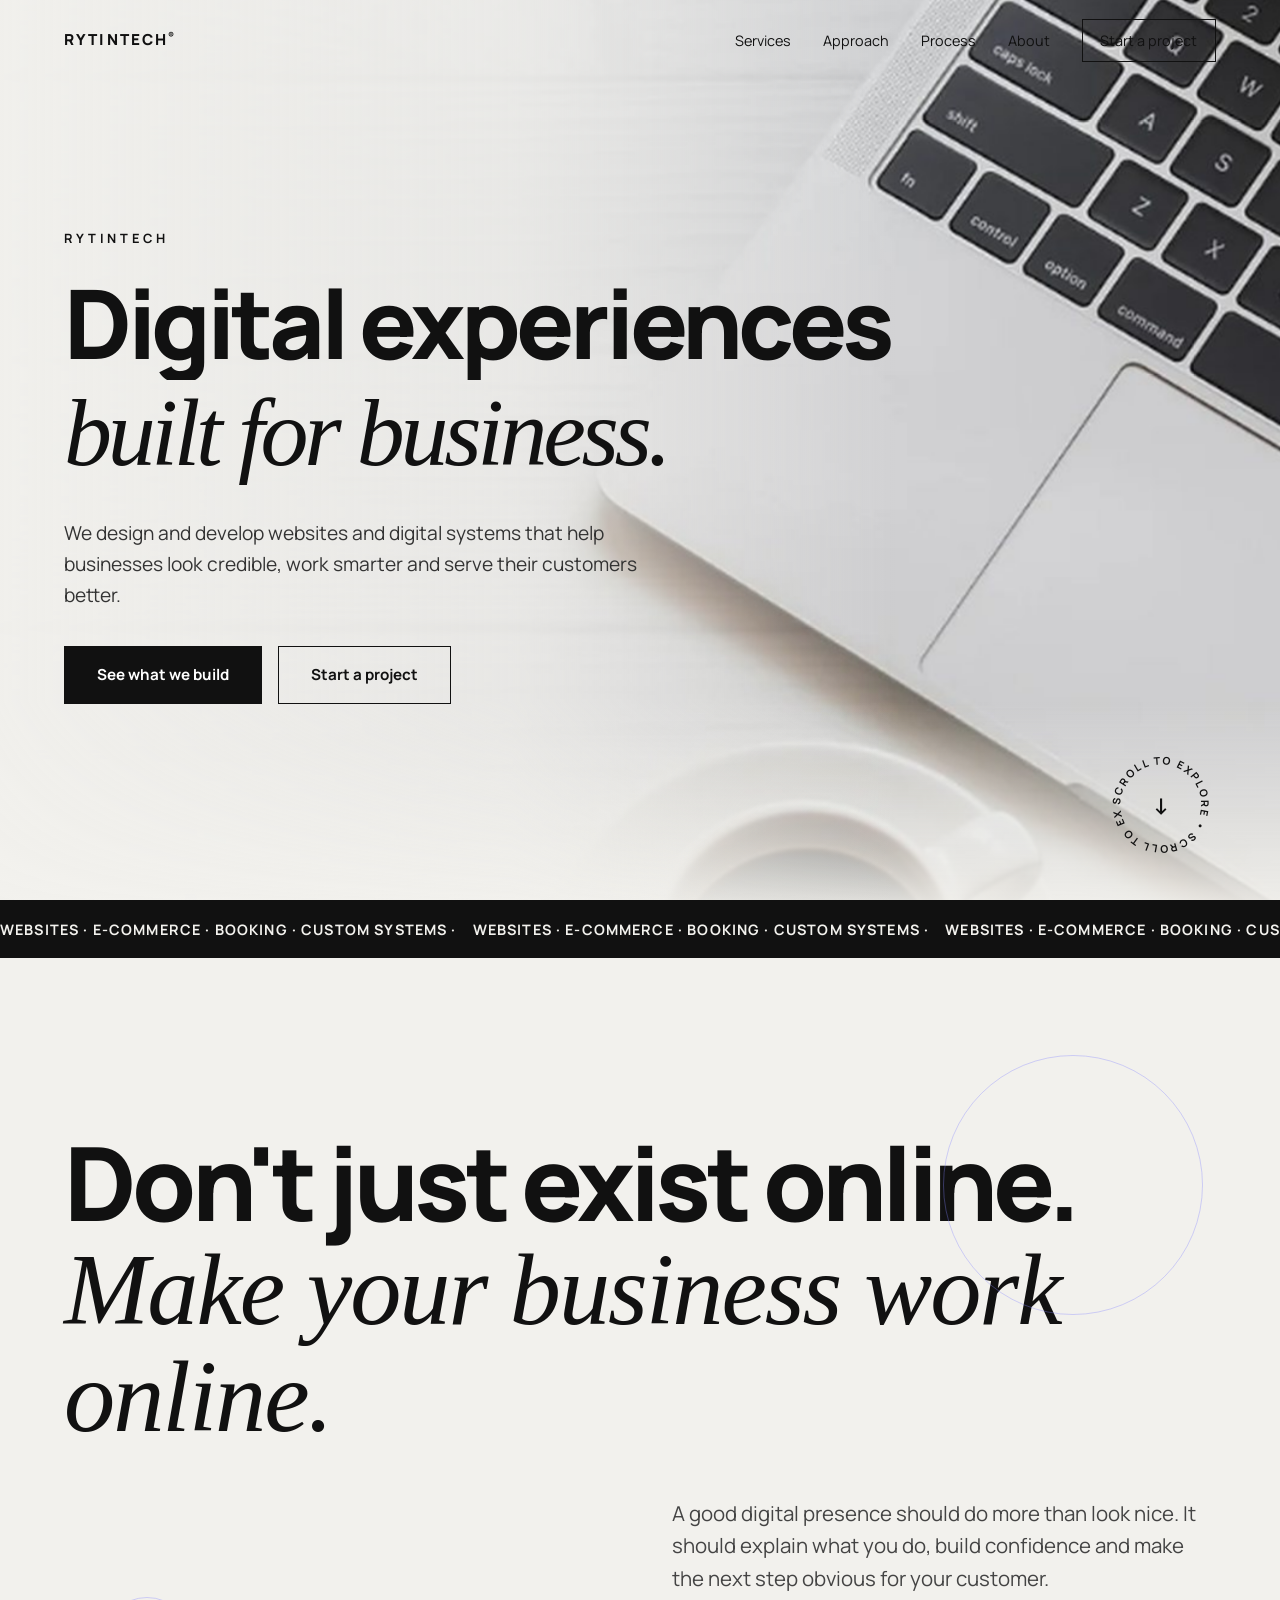
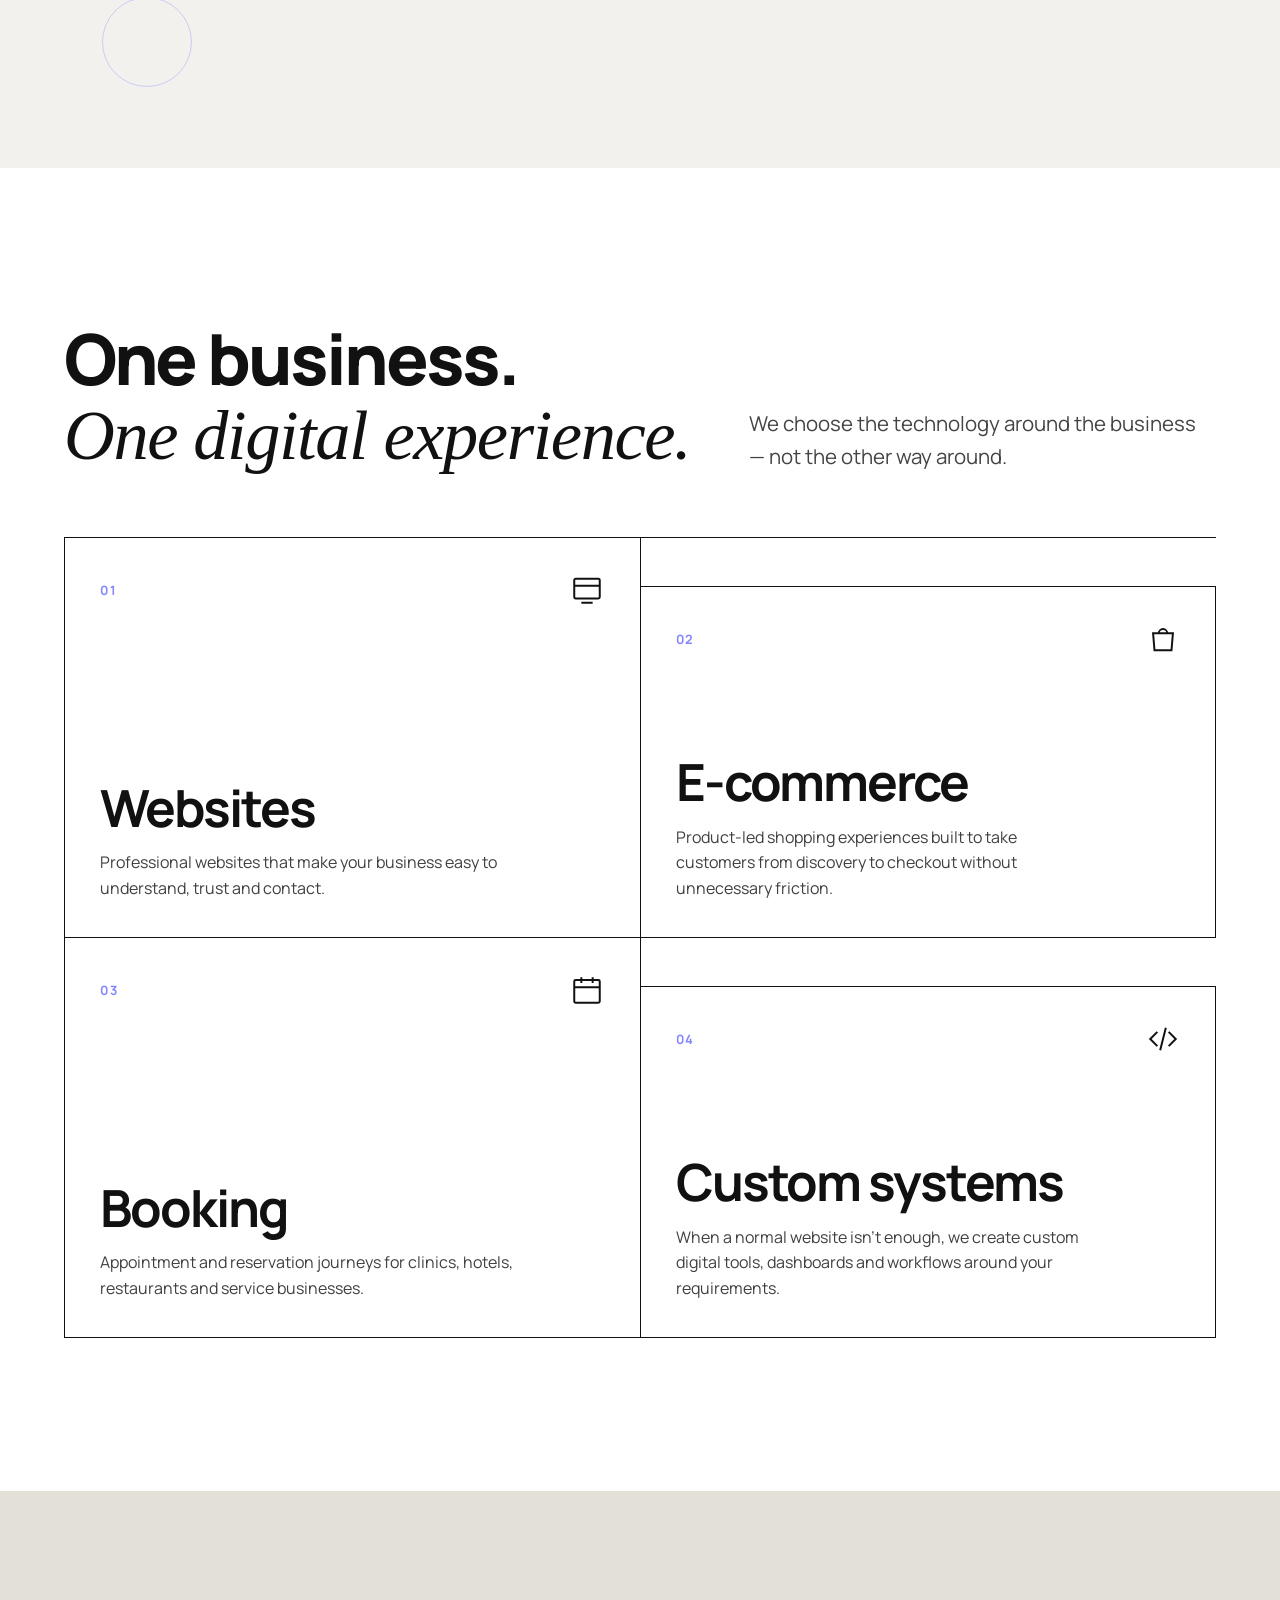
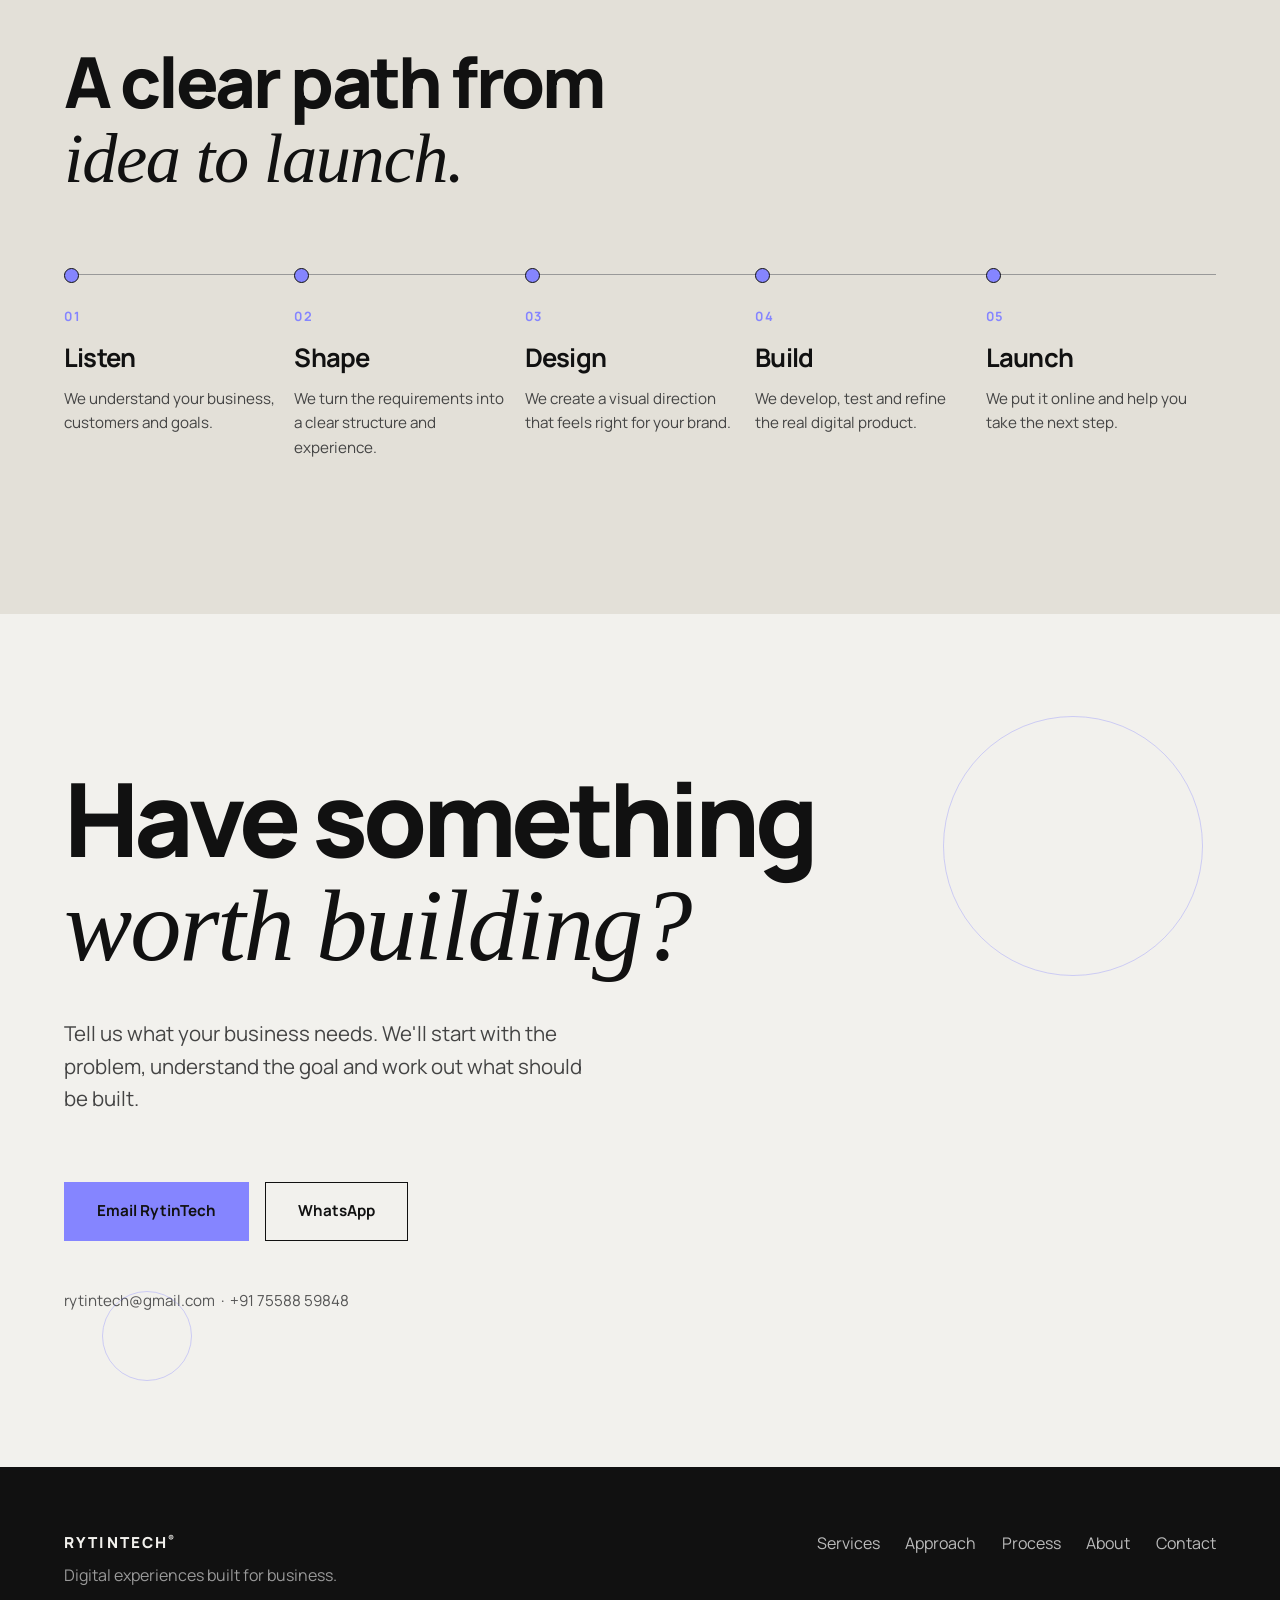
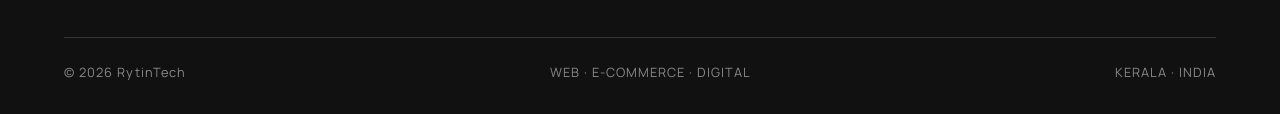
==== index.html @ 40626b6e "Update contact telephone numbers in index.html" ====
<!DOCTYPE html>
<html lang="en">
<head>
<meta charset="UTF-8">
<meta name="viewport" content="width=device-width, initial-scale=1">

<title>RytinTech | Website Development & Digital Solutions</title>

<meta name="description" content="RytinTech designs and develops professional websites, e-commerce stores, booking systems and custom digital solutions for businesses in Kerala, India.">

<meta name="robots" content="index, follow">
<meta name="author" content="RytinTech">
<meta name="theme-color" content="#111111">

<link rel="canonical" href="https://rytintech.com/">

<meta property="og:type" content="website">
<meta property="og:site_name" content="RytinTech">
<meta property="og:title" content="RytinTech | Website Development & Digital Solutions">
<meta property="og:description" content="Professional websites, e-commerce stores, booking systems and custom digital solutions for businesses.">
<meta property="og:url" content="https://rytintech.com/">

<meta name="twitter:card" content="summary">
<meta name="twitter:title" content="RytinTech | Website Development & Digital Solutions">
<meta name="twitter:description" content="Websites, e-commerce, booking systems and custom digital solutions for businesses.">

<script type="application/ld+json">
{
  "@context": "https://schema.org",
  "@type": "WebSite",
  "name": "RytinTech",
  "alternateName": "RytinTech Digital",
  "url": "https://rytintech.com/"
}
</script>

<script type="application/ld+json">
{
  "@context": "https://schema.org",
  "@type": "Organization",
  "name": "RytinTech",
  "url": "https://rytintech.com/",
  "email": "rytintech@gmail.com",
  "telephone": "+91-9778129429",
  "description": "RytinTech designs and develops websites, e-commerce stores, booking systems and custom digital solutions for businesses.",
  "areaServed": {
    "@type": "Country",
    "name": "India"
  },
  "contactPoint": {
    "@type": "ContactPoint",
    "telephone": "+91-9778129429",
    "email": "rytintech@gmail.com",
    "contactType": "customer service"
  }
}
</script>

<link rel="preconnect" href="https://fonts.googleapis.com">
<link rel="preconnect" href="https://fonts.gstatic.com" crossorigin>
<link href="https://fonts.googleapis.com/css2?family=Manrope:wght@300;400;500;700;800&display=swap" rel="stylesheet">

<link rel="stylesheet" href="style.css">
</head>

<body class="loading">

<div id="loader" aria-hidden="true">
  <div class="loader-word"><span>RYTINTECH.</span></div>
  <div class="loader-line"><i></i></div>
</div>

<header class="nav" id="nav">
  <a href="#hero" class="logo" aria-label="RytinTech home">RYTINTECH<sup>®</sup></a>
  <nav class="nav-links" id="menu" aria-label="Main">
    <a href="#services">Services</a>
    <a href="#approach">Approach</a>
    <a href="#process">Process</a>
    <a href="#about">About</a>
    <a href="#contact" class="nav-cta">Start a project</a>
  </nav>
  <button class="burger" id="burger" aria-label="Open menu" aria-expanded="false" aria-controls="menu"><span></span><span></span></button>
</header>

<main>
<section class="hero" id="hero">
  <div class="hero-img" id="heroImg"></div>
  <div class="hero-shade"></div>
  <div class="hero-inner">
    <p class="brand-tag reveal">RYTINTECH</p>
    <h1 class="hero-title"><span class="line"><span>Digital experiences</span></span><span class="line"><span><em>built for business.</em></span></span></h1>
    <p class="hero-sub reveal">We design and develop websites and digital systems that help businesses look credible, work smarter and serve their customers better.</p>
    <div class="btns reveal">
      <a href="#services" class="btn btn-light">See what we build</a>
      <a href="#contact" class="btn btn-ghost">Start a project</a>
    </div>
  </div>
  <a href="#brand" class="scroll-cue" aria-label="Scroll to explore">
    <svg viewBox="0 0 120 120" aria-hidden="true"><defs><path id="c" d="M60,60 m-44,0 a44,44 0 1,1 88,0 a44,44 0 1,1 -88,0"/></defs><text><textPath href="#c">SCROLL TO EXPLORE • SCROLL TO EXPLORE • </textPath></text></svg>
    <b>↓</b>
  </a>
</section>

<div class="marquee" aria-hidden="true"><div><span>Websites · E-commerce · Booking · Custom systems · </span><span>Websites · E-commerce · Booking · Custom systems · </span><span>Websites · E-commerce · Booking · Custom systems · </span></div></div>

<section class="brand" id="brand">
  <span class="float f1"></span><span class="float f2"></span>
  <h2 class="mega reveal">Don't just exist online.<br><em>Make your business work online.</em></h2>
  <p class="lead reveal">A good digital presence should do more than look nice. It should explain what you do, build confidence and make the next step obvious for your customer.</p>
</section>

<section class="services" id="services">
  <div class="sec-head">
    <h2 class="big reveal">One business.<br><em>One digital experience.</em></h2>
    <p class="lead reveal">We choose the technology around the business — not the other way around.</p>
  </div>
  <div class="cards">
    <article class="card reveal">
      <div class="card-top"><span class="num">01</span><svg class="ico" viewBox="0 0 24 24"><rect x="3" y="4" width="18" height="14" rx="1"/><path d="M3 9h18M8 21h8"/></svg></div>
      <h3>Websites</h3><p>Professional websites that make your business easy to understand, trust and contact.</p>
    </article>
    <article class="card reveal">
      <div class="card-top"><span class="num">02</span><svg class="ico" viewBox="0 0 24 24"><path d="M5 8h14l-1 12H6zM9 8a3 3 0 016 0"/></svg></div>
      <h3>E-commerce</h3><p>Product-led shopping experiences built to take customers from discovery to checkout without unnecessary friction.</p>
    </article>
    <article class="card reveal">
      <div class="card-top"><span class="num">03</span><svg class="ico" viewBox="0 0 24 24"><rect x="3" y="5" width="18" height="16" rx="1"/><path d="M3 10h18M8 3v4M16 3v4"/></svg></div>
      <h3>Booking</h3><p>Appointment and reservation journeys for clinics, hotels, restaurants and service businesses.</p>
    </article>
    <article class="card reveal">
      <div class="card-top"><span class="num">04</span><svg class="ico" viewBox="0 0 24 24"><path d="M8 7l-5 5 5 5M16 7l5 5-5 5M14 4l-4 16"/></svg></div>
      <h3>Custom systems</h3><p>When a normal website isn't enough, we create custom digital tools, dashboards and workflows around your requirements.</p>
    </article>
  </div>
</section>

<section class="process" id="process">
  <h2 class="big reveal">A clear path from<br><em>idea to launch.</em></h2>
  <ol class="steps">
    <li class="step"><span class="num">01</span><h3>Listen</h3><p>We understand your business, customers and goals.</p></li>
    <li class="step"><span class="num">02</span><h3>Shape</h3><p>We turn the requirements into a clear structure and experience.</p></li>
    <li class="step"><span class="num">03</span><h3>Design</h3><p>We create a visual direction that feels right for your brand.</p></li>
    <li class="step"><span class="num">04</span><h3>Build</h3><p>We develop, test and refine the real digital product.</p></li>
    <li class="step"><span class="num">05</span><h3>Launch</h3><p>We put it online and help you take the next step.</p></li>
  </ol>
</section>

<section class="contact" id="contact">
  <span class="float f1"></span><span class="float f2"></span>
  <h2 class="mega reveal">Have something<br><em>worth building?</em></h2>
  <p class="lead reveal">Tell us what your business needs. We'll start with the problem, understand the goal and work out what should be built.</p>
  <div class="btns reveal">
    <a class="btn btn-accent" href="mailto:rytintech@gmail.com">Email RytinTech</a>
    <a class="btn btn-ghost" href="https://wa.me/919778129429" target="_blank" rel="noopener">WhatsApp</a>
  </div>
  <p class="details reveal">rytintech@gmail.com &nbsp;·&nbsp; +91 75588 59848</p>
</section>
</main>

<footer class="footer">
  <div class="foot-top">
    <div><p class="logo">RYTINTECH<sup>®</sup></p><p class="foot-tag">Digital experiences built for business.</p></div>
    <nav aria-label="Footer"><a href="#services">Services</a><a href="#approach">Approach</a><a href="#process">Process</a><a href="#about">About</a><a href="#contact">Contact</a></nav>
  </div>
  <div class="foot-bot"><span>© 2026 RytinTech</span><span>WEB · E-COMMERCE · DIGITAL</span><span>KERALA · INDIA</span></div>
</footer>

<script src="script.js"></script>
</body>
</html>
---- style.css ----
/* RYTINTECH — style.css */
:root{--ink:#111;--paper:#F2F1ED;--grey:#E3E0D8;--white:#fff;--accent:#8585FF;
--sans:'Manrope','Inter',system-ui,sans-serif;--serif:Georgia,'Times New Roman',serif;--pad:clamp(1.25rem,5vw,5rem);--ease:cubic-bezier(.2,.7,.2,1)}
*{box-sizing:border-box;margin:0;padding:0}
html{scroll-behavior:smooth;scroll-padding-top:70px}
body{font-family:var(--sans);background:var(--paper);color:var(--ink);line-height:1.6;overflow-x:hidden;-webkit-font-smoothing:antialiased}
body.loading{overflow:hidden}
a{color:inherit;text-decoration:none}
ol{list-style:none}
em{font-family:var(--serif);font-style:italic;font-weight:400}
:focus-visible{outline:2px solid var(--accent);outline-offset:3px}
section{position:relative;padding:clamp(5rem,12vw,10rem) var(--pad);overflow:hidden}
.num{font-size:.8rem;font-weight:700;letter-spacing:.12em;color:var(--accent)}
.lead{font-size:clamp(1.05rem,1.6vw,1.3rem);max-width:34rem;color:#444}
.mega{font-size:clamp(2.6rem,8vw,7.5rem);font-weight:800;letter-spacing:-.045em;line-height:1}
.big{font-size:clamp(2.2rem,5.5vw,5rem);font-weight:800;letter-spacing:-.04em;line-height:1.05}
.mega em,.big em{letter-spacing:-.02em}

/* loader */
#loader{position:fixed;inset:0;z-index:100;background:#000;color:#fff;display:flex;flex-direction:column;align-items:center;justify-content:center;gap:1.2rem;transition:transform 1s var(--ease)}
.loader-word{overflow:hidden;font-size:clamp(2rem,6vw,4rem);font-weight:800;letter-spacing:-.03em}
.loader-word span{display:block;transform:translateY(110%);animation:rise .9s var(--ease) .15s forwards}
.loader-line{width:min(260px,60vw);height:1px;background:#333}
.loader-line i{display:block;height:100%;background:var(--accent);transform:scaleX(0);transform-origin:left;animation:fill 1.2s ease-in-out .1s forwards}
body.ready #loader{transform:translateY(-100%)}
@keyframes rise{to{transform:none}}
@keyframes fill{to{transform:scaleX(1)}}

/* nav */
.nav{position:fixed;top:0;left:0;right:0;z-index:50;display:flex;justify-content:space-between;align-items:center;padding:1.2rem var(--pad);color:var(--ink);transition:background .4s,padding .4s}
.nav.solid{background:rgba(242,241,237,.9);box-shadow:0 1px 0 rgba(17,17,17,.1);backdrop-filter:blur(10px);padding-block:.8rem}
.logo{font-weight:800;letter-spacing:.14em;font-size:.95rem}
.logo sup{font-size:.6em;letter-spacing:0}
.nav-links{display:flex;gap:2rem;align-items:center;font-size:.9rem}
.nav-links a{position:relative}
.nav-links a:not(.nav-cta)::after{content:"";position:absolute;left:0;bottom:-4px;width:100%;height:1px;background:currentColor;transform:scaleX(0);transform-origin:left;transition:transform .4s var(--ease)}
.nav-links a:hover::after{transform:scaleX(1)}
.nav-cta{border:1px solid var(--ink);padding:.55rem 1.1rem;transition:background .3s,color .3s}
.nav-cta:hover{background:var(--ink);color:var(--paper)}
.burger{display:none;background:none;border:0;width:44px;height:44px;position:relative;cursor:pointer}
.burger span{position:absolute;left:10px;right:10px;height:2px;background:var(--ink);transition:transform .4s var(--ease),top .4s var(--ease)}
.burger span:first-child{top:17px}.burger span:last-child{top:25px}
.burger[aria-expanded=true] span{background:#fff}
.burger[aria-expanded=true] span:first-child{top:21px;transform:rotate(45deg)}
.burger[aria-expanded=true] span:last-child{top:21px;transform:rotate(-45deg)}

/* buttons */
.btns{display:flex;flex-wrap:wrap;gap:1rem;margin-top:2.2rem}
.btn{display:inline-block;padding:1rem 2rem;font-weight:700;font-size:.95rem;border:1px solid transparent;transition:transform .35s var(--ease),background .3s,color .3s,border-color .3s;min-height:48px}
.btn:hover{transform:translateY(-4px)}
.btn-light{background:var(--ink);color:#fff}
.btn-light:hover{background:var(--accent);color:var(--ink)}
.btn-ghost{border-color:currentColor}
.hero .btn-ghost{color:var(--ink)}
.hero .btn-ghost:hover,.contact .btn-ghost:hover{background:var(--ink);color:var(--paper)}
.btn-accent{background:var(--accent);color:var(--ink)}
.btn-accent:hover{background:#fff}

/* hero */
.hero{min-height:100svh;padding:0;display:flex;align-items:center;color:var(--ink);background:#e9e8e4}
.hero-img{position:absolute;inset:-8% 0;background:url(hero.jpg) 70% center/cover no-repeat;animation:zoom 18s ease-out forwards;will-change:transform}
@keyframes zoom{from{scale:1}to{scale:1.12}}
.hero-shade{position:absolute;inset:0;background:linear-gradient(90deg,rgba(242,241,237,.95) 0,rgba(242,241,237,.7) 40%,rgba(242,241,237,0) 70%),linear-gradient(0deg,rgba(242,241,237,.9),transparent 22%)}
.hero-inner{position:relative;padding:8rem var(--pad) 6rem;max-width:62rem}
.brand-tag{font-size:.8rem;font-weight:700;letter-spacing:.3em;margin-bottom:1.6rem;color:var(--ink);opacity:.6}
.hero-title{font-size:clamp(2.6rem,7.5vw,6.6rem);font-weight:800;letter-spacing:-.045em;line-height:1.02}
.hero-title .line{display:block;overflow:hidden;padding-bottom:.08em}
.hero-title .line>span{display:block;transform:translateY(110%);transition:transform 1.1s var(--ease)}
body.ready .hero-title .line>span{transform:none}
body.ready .hero-title .line:nth-child(2)>span{transition-delay:.15s}
.hero-sub{max-width:36rem;margin-top:1.8rem;font-size:clamp(1rem,1.5vw,1.2rem);color:#333}
.hero .reveal{transition-delay:.5s}
.scroll-cue{position:absolute;right:var(--pad);bottom:2.5rem;width:110px;height:110px;display:grid;place-items:center;color:var(--ink)}
.scroll-cue svg{position:absolute;inset:0;animation:spin 16s linear infinite}
.scroll-cue text{font-size:11.5px;letter-spacing:.18em;fill:currentColor;font-weight:700}
.scroll-cue b{font-size:1.4rem;animation:bob 1.8s ease-in-out infinite}
@keyframes spin{to{rotate:360deg}}
@keyframes bob{50%{transform:translateY(7px)}}

/* marquee */
.marquee{background:var(--ink);color:var(--paper);overflow:hidden;white-space:nowrap;padding:1.1rem 0;font-weight:700;letter-spacing:.08em;text-transform:uppercase;font-size:.9rem}
.marquee div{display:inline-flex;animation:slide 30s linear infinite}
.marquee span{padding-right:1rem}
@keyframes slide{to{transform:translateX(-33.333%)}}

/* floating bg */
.float{position:absolute;border:1px solid var(--accent);border-radius:50%;opacity:.35;animation:drift 14s ease-in-out infinite;pointer-events:none}
.f1{width:260px;height:260px;right:6%;top:12%}
.f2{width:90px;height:90px;left:8%;bottom:10%;animation-delay:-6s}
@keyframes drift{50%{transform:translate(-24px,30px)}}

/* brand */
.brand{min-height:90vh;display:flex;flex-direction:column;justify-content:center;gap:3rem}
.brand .mega{max-width:18ch}
.brand .lead{margin-left:auto}

/* services */
.services{background:var(--white)}
.sec-head{display:grid;grid-template-columns:1.4fr 1fr;gap:2rem;align-items:end;margin-bottom:4rem}
.cards{display:grid;grid-template-columns:repeat(2,1fr);border-top:1px solid var(--ink);border-left:1px solid var(--ink)}
.card{border-right:1px solid var(--ink);border-bottom:1px solid var(--ink);padding:2.2rem;min-height:22rem;display:flex;flex-direction:column;transition:background .5s var(--ease),color .5s,transform .5s var(--ease)}
.card:nth-child(even){margin-top:3rem;border-top:1px solid var(--ink)}
.card:hover{background:var(--ink);color:var(--paper);transform:translateY(-8px)}
.card-top{display:flex;justify-content:space-between;align-items:center;margin-bottom:auto}
.ico{width:34px;height:34px;fill:none;stroke:currentColor;stroke-width:1.4;transition:transform .7s var(--ease)}
.card:hover .ico{transform:rotate(180deg);stroke:var(--accent)}
.card h3{font-size:clamp(2rem,4vw,3.4rem);letter-spacing:-.04em;line-height:1.05;margin:3rem 0 1rem}
.card p{max-width:26rem;opacity:.8}

/* approach */
.approach .big{max-width:16ch}
.principles{margin-top:4rem;border-top:1px solid var(--ink)}
.principles li{display:grid;grid-template-columns:5rem 1.2fr 1fr;gap:2rem;padding:2.2rem 0;border-bottom:1px solid #bbb;align-items:baseline;transition:padding-left .5s var(--ease)}
.principles li:hover{padding-left:1.2rem}
.principles h3{font-size:clamp(1.4rem,2.6vw,2.2rem);letter-spacing:-.03em}
.principles p{color:#444}

/* process */
.process{background:var(--grey)}
.steps{display:grid;grid-template-columns:repeat(5,1fr);gap:0;margin-top:4.5rem;position:relative}
.steps::before{content:"";position:absolute;top:6px;left:0;right:0;height:1px;background:#999}
.steps::after{content:"";position:absolute;top:6px;left:0;height:1px;width:100%;background:var(--ink);transform:scaleX(var(--p,0));transform-origin:left}
.step{position:relative;padding:2.2rem 1.2rem 0 0;opacity:.3;transition:opacity .7s var(--ease),transform .7s var(--ease);transform:translateY(20px)}
.step::before{content:"";position:absolute;top:0;left:0;width:13px;height:13px;border-radius:50%;background:var(--grey);border:1px solid var(--ink);transition:background .5s}
.step.on{opacity:1;transform:none}
.step.on::before{background:var(--accent)}
.step h3{font-size:1.6rem;letter-spacing:-.03em;margin:.6rem 0 .5rem}
.step p{font-size:.95rem;color:#444}

/* about */
.about{background:var(--ink);color:var(--paper)}
.about-cols{display:grid;grid-template-columns:1fr 1fr;gap:3rem;margin:4rem 0;max-width:62rem;font-size:clamp(1.05rem,1.5vw,1.25rem);color:#cfcfcf}
.motto{font-family:var(--serif);font-style:italic;font-size:clamp(1.5rem,3.4vw,3rem);color:var(--accent);max-width:22ch;line-height:1.2}

/* contact */
.contact{min-height:90vh;display:flex;flex-direction:column;justify-content:center;gap:2rem}
.contact .lead{margin-top:.5rem}
.contact .btn-ghost{color:var(--ink)}
.details{margin-top:1rem;color:#555;font-size:.95rem}

/* footer */
.footer{background:var(--ink);color:var(--paper);padding:4rem var(--pad) 2rem}
.foot-top{display:flex;justify-content:space-between;flex-wrap:wrap;gap:2rem;padding-bottom:3rem;border-bottom:1px solid #333}
.foot-tag{color:#999;margin-top:.5rem}
.footer nav{display:flex;flex-wrap:wrap;gap:1.6rem}
.footer nav a{color:#bbb;transition:color .3s}
.footer nav a:hover{color:var(--accent)}
.foot-bot{display:flex;justify-content:space-between;flex-wrap:wrap;gap:1rem;padding-top:1.5rem;font-size:.8rem;color:#888;letter-spacing:.08em}

/* reveal */
.reveal{opacity:0;transform:translateY(32px);transition:opacity .9s var(--ease),transform .9s var(--ease)}
.reveal.in{opacity:1;transform:none}
.hero .reveal{transition-delay:.7s}
body:not(.ready) .hero .reveal{opacity:0}
body.ready .hero .reveal{opacity:1;transform:none}

/* responsive */
@media(max-width:960px){
.sec-head{grid-template-columns:1fr}
.principles li{grid-template-columns:3rem 1fr}.principles li p{grid-column:2}
.steps{grid-template-columns:1fr;gap:0;margin-top:3rem;padding-left:1.5rem}
.steps::before,.steps::after{top:0;bottom:0;left:6px;right:auto;width:1px;height:auto}
.steps::after{transform:scaleY(var(--p,0));transform-origin:top;width:1px}
.step{padding:0 0 2.2rem 2rem}.step::before{left:-1.5rem;top:.4rem}
.about-cols{grid-template-columns:1fr;gap:1.5rem}
}
@media(max-width:760px){
.burger{display:block}
.nav-links{position:fixed;inset:0;background:var(--ink);flex-direction:column;justify-content:center;gap:1.6rem;font-size:1.8rem;font-weight:700;color:#fff;clip-path:circle(0 at calc(100% - 2.2rem) 2.2rem);transition:clip-path .7s var(--ease);visibility:hidden}
.nav-links.open{clip-path:circle(150% at calc(100% - 2.2rem) 2.2rem);visibility:visible}
.burger{z-index:2}
.cards{grid-template-columns:1fr}.card:nth-child(even){margin-top:0}.card{min-height:18rem}
.brand .lead{margin-left:0}
.scroll-cue{width:84px;height:84px;bottom:1.2rem}
.hero-shade{background:linear-gradient(180deg,rgba(242,241,237,.93),rgba(242,241,237,.78) 60%,rgba(242,241,237,.95))}
.hero-img{background-position:78% center}
.nav-links .nav-cta{border-color:#fff}
.nav-links .nav-cta:hover{background:#fff;color:var(--ink)}
.btn{width:100%;text-align:center}
.foot-bot{flex-direction:column}
}
@media(prefers-reduced-motion:reduce){
*,*::before,*::after{animation-duration:.01ms!important;animation-iteration-count:1!important;transition-duration:.01ms!important;scroll-behavior:auto!important}
.reveal,.hero-title .line>span{opacity:1;transform:none}
.step{opacity:1;transform:none}
}
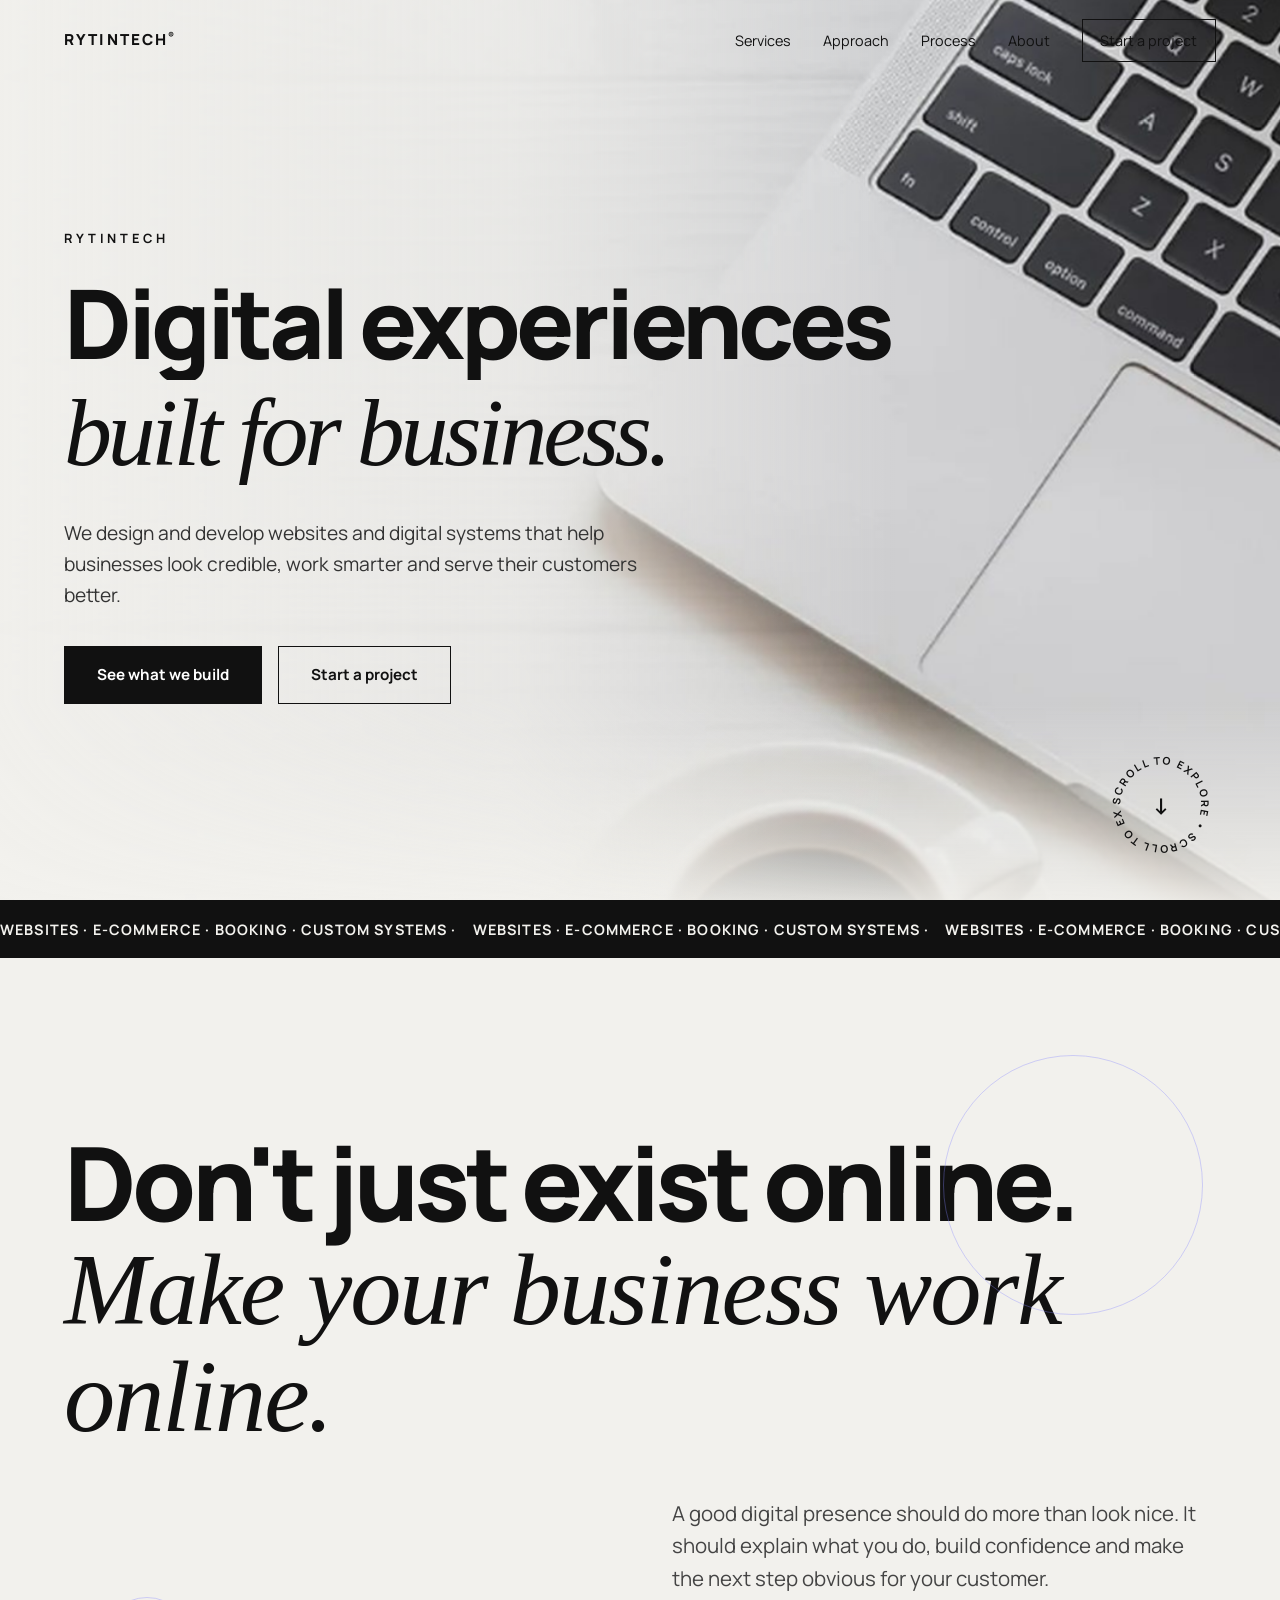
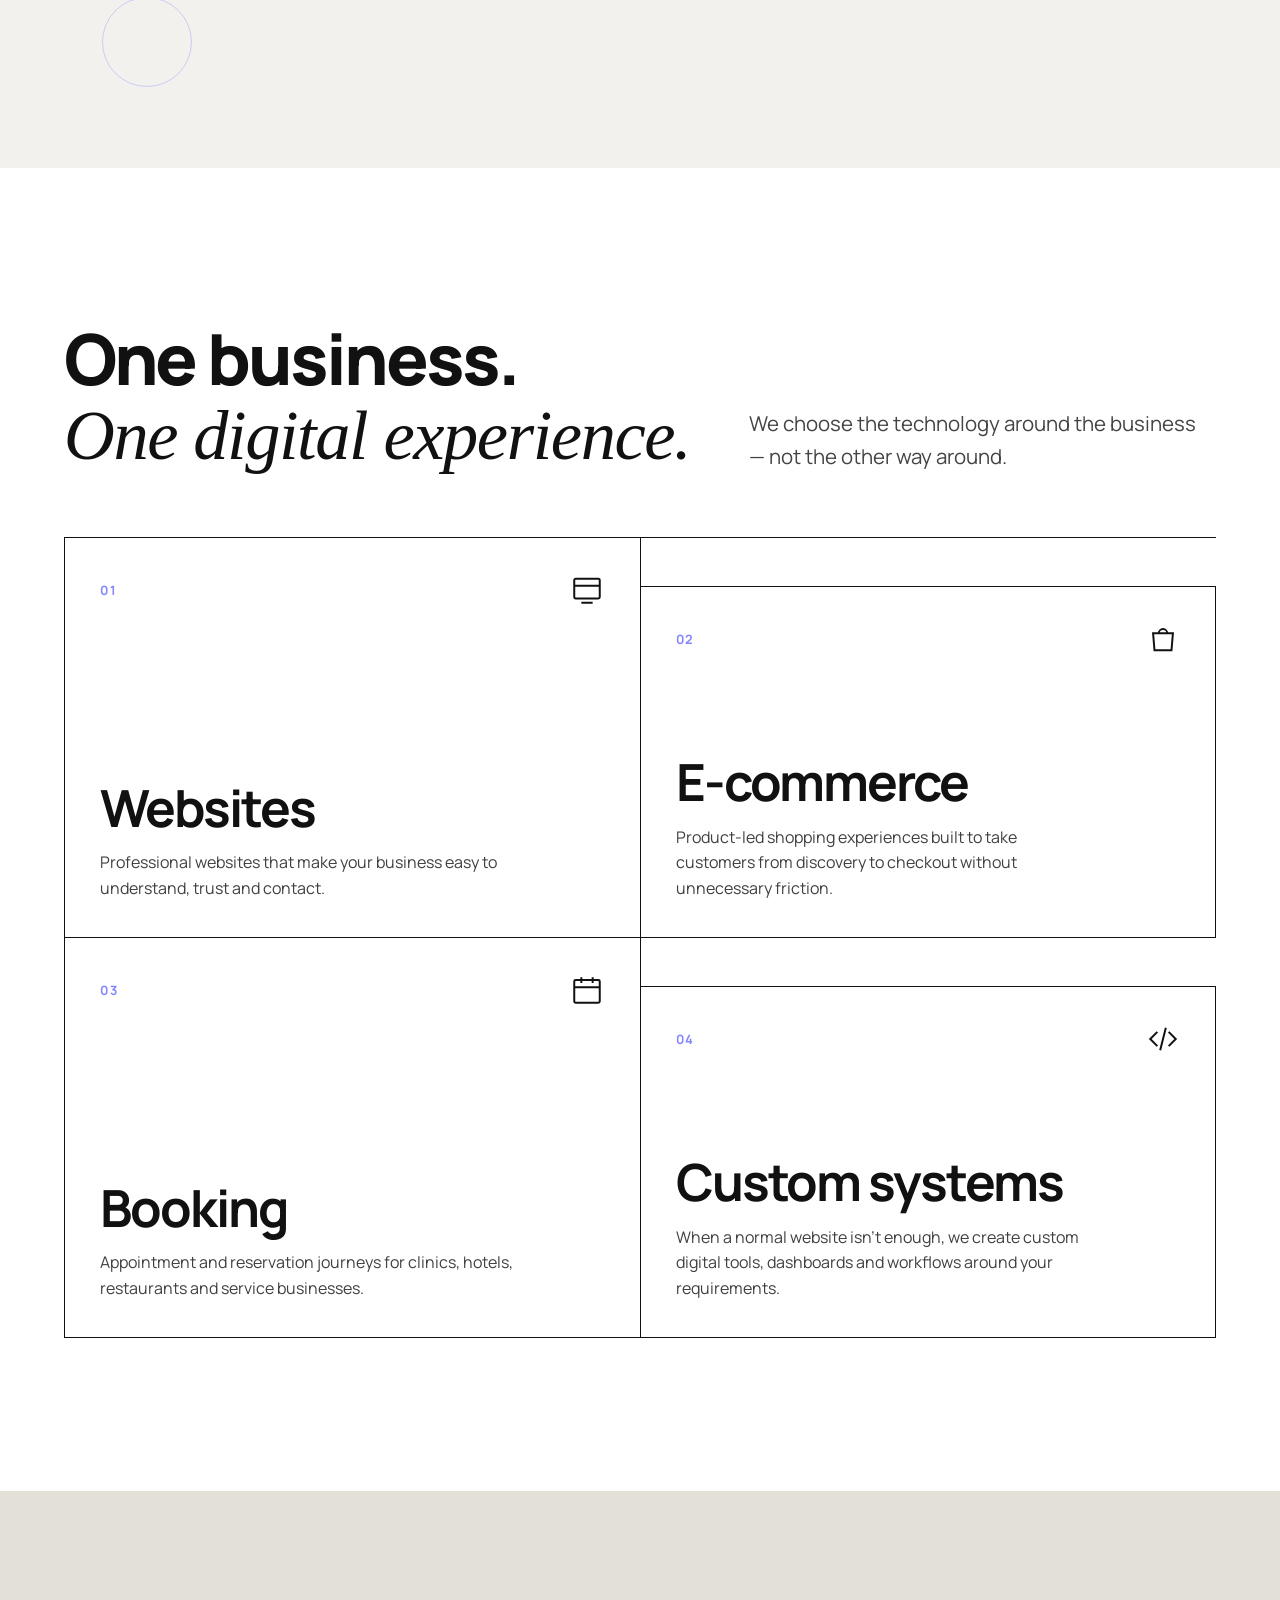
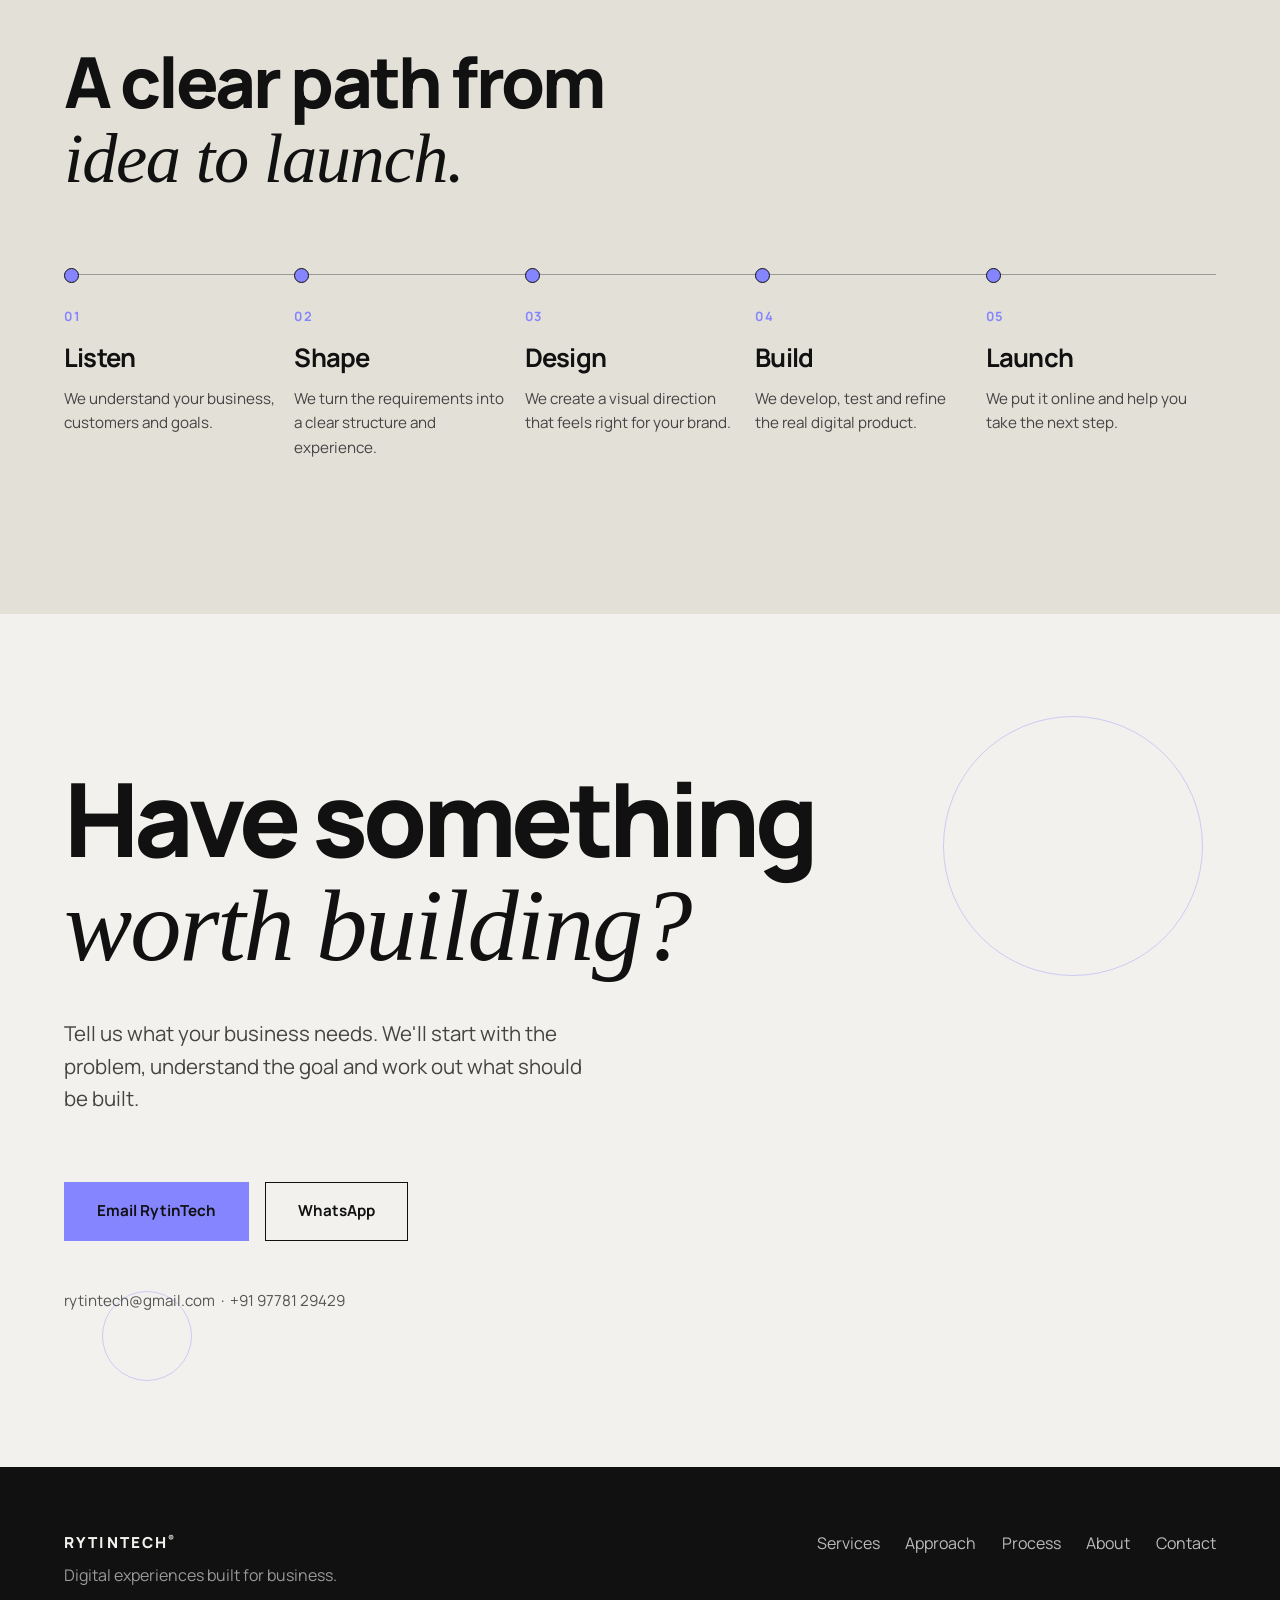
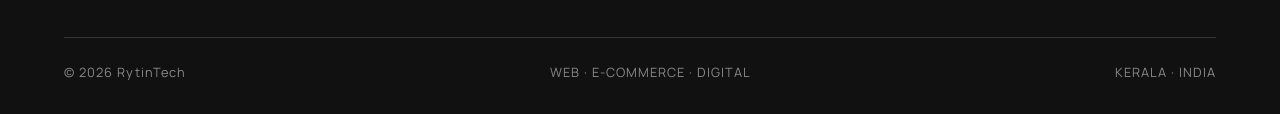
==== commit 503e7b95: "Update contact number in index.html" ====
--- a/index.html
+++ b/index.html
@@ -154,7 +154,7 @@
     <a class="btn btn-accent" href="mailto:rytintech@gmail.com">Email RytinTech</a>
     <a class="btn btn-ghost" href="https://wa.me/919778129429" target="_blank" rel="noopener">WhatsApp</a>
   </div>
-  <p class="details reveal">rytintech@gmail.com &nbsp;·&nbsp; +91 75588 59848</p>
+  <p class="details reveal">rytintech@gmail.com &nbsp;·&nbsp; +91 97781 29429</p>
 </section>
 </main>
 
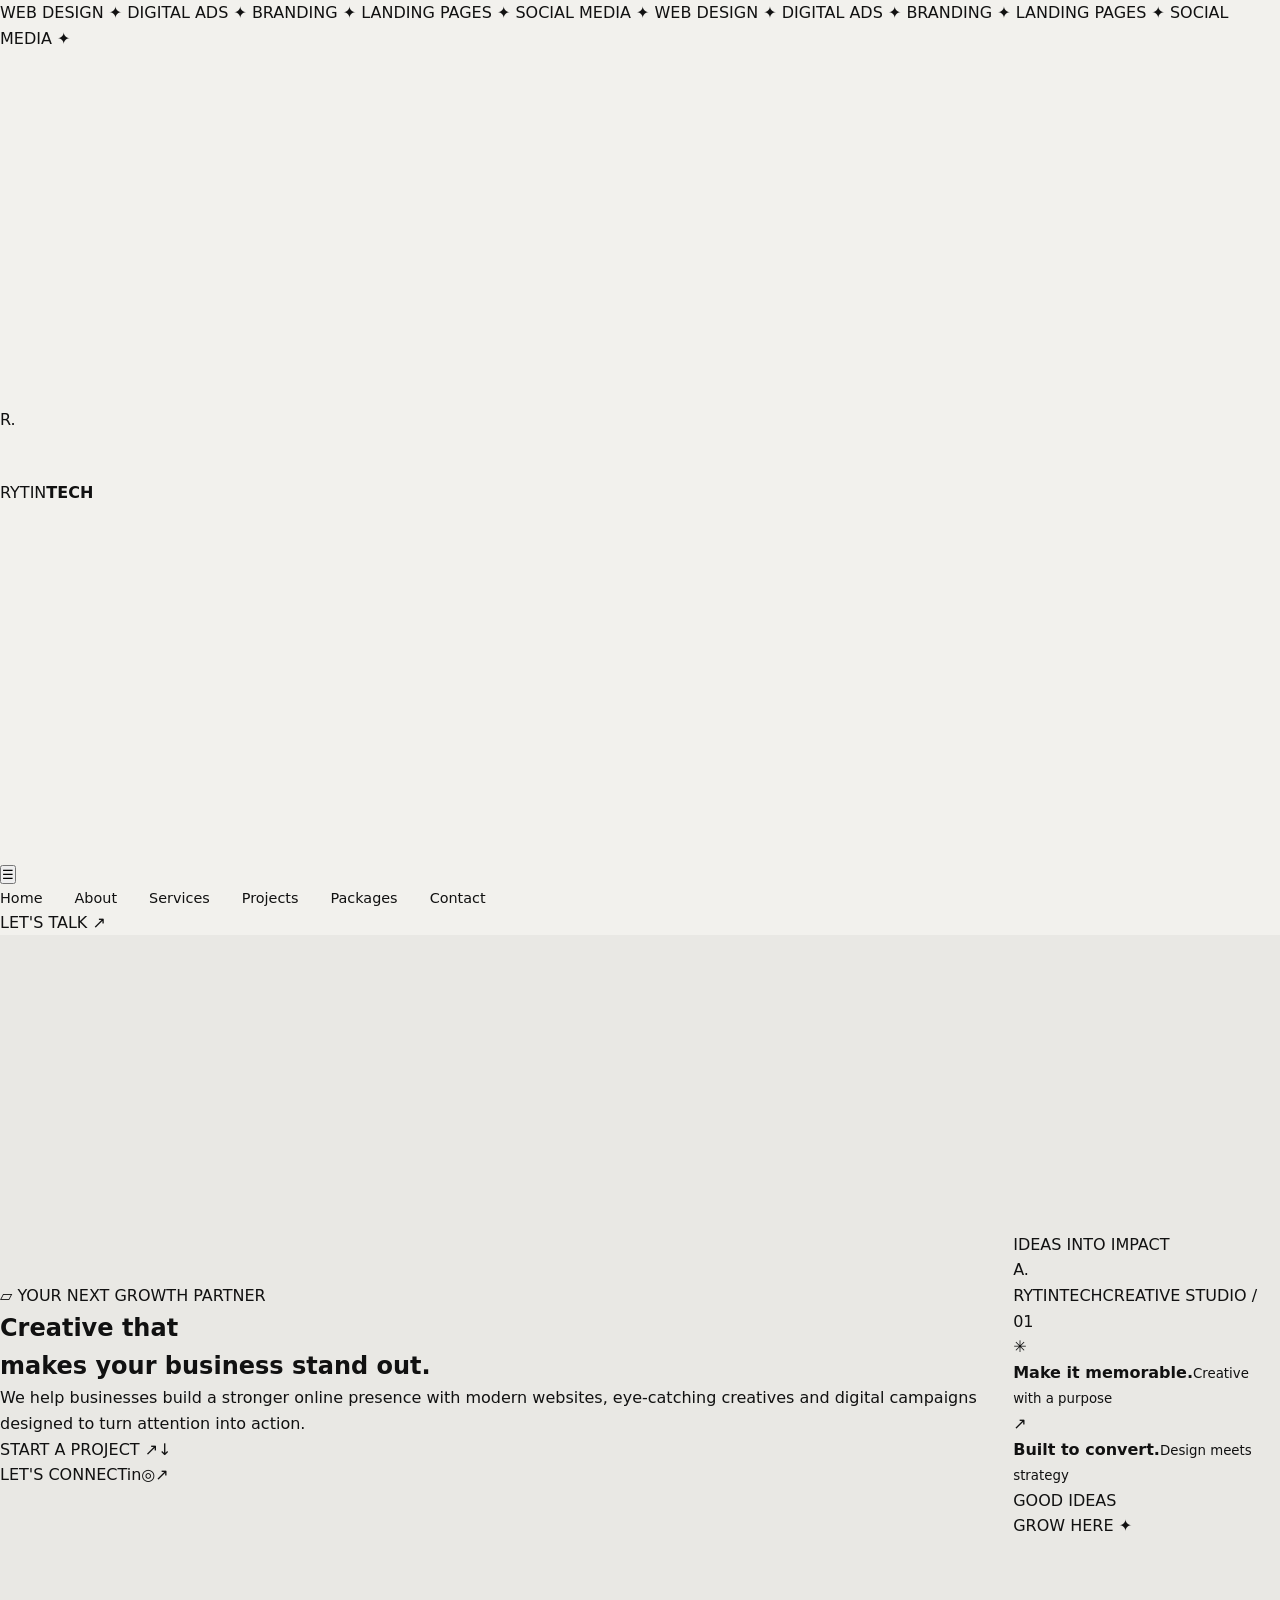
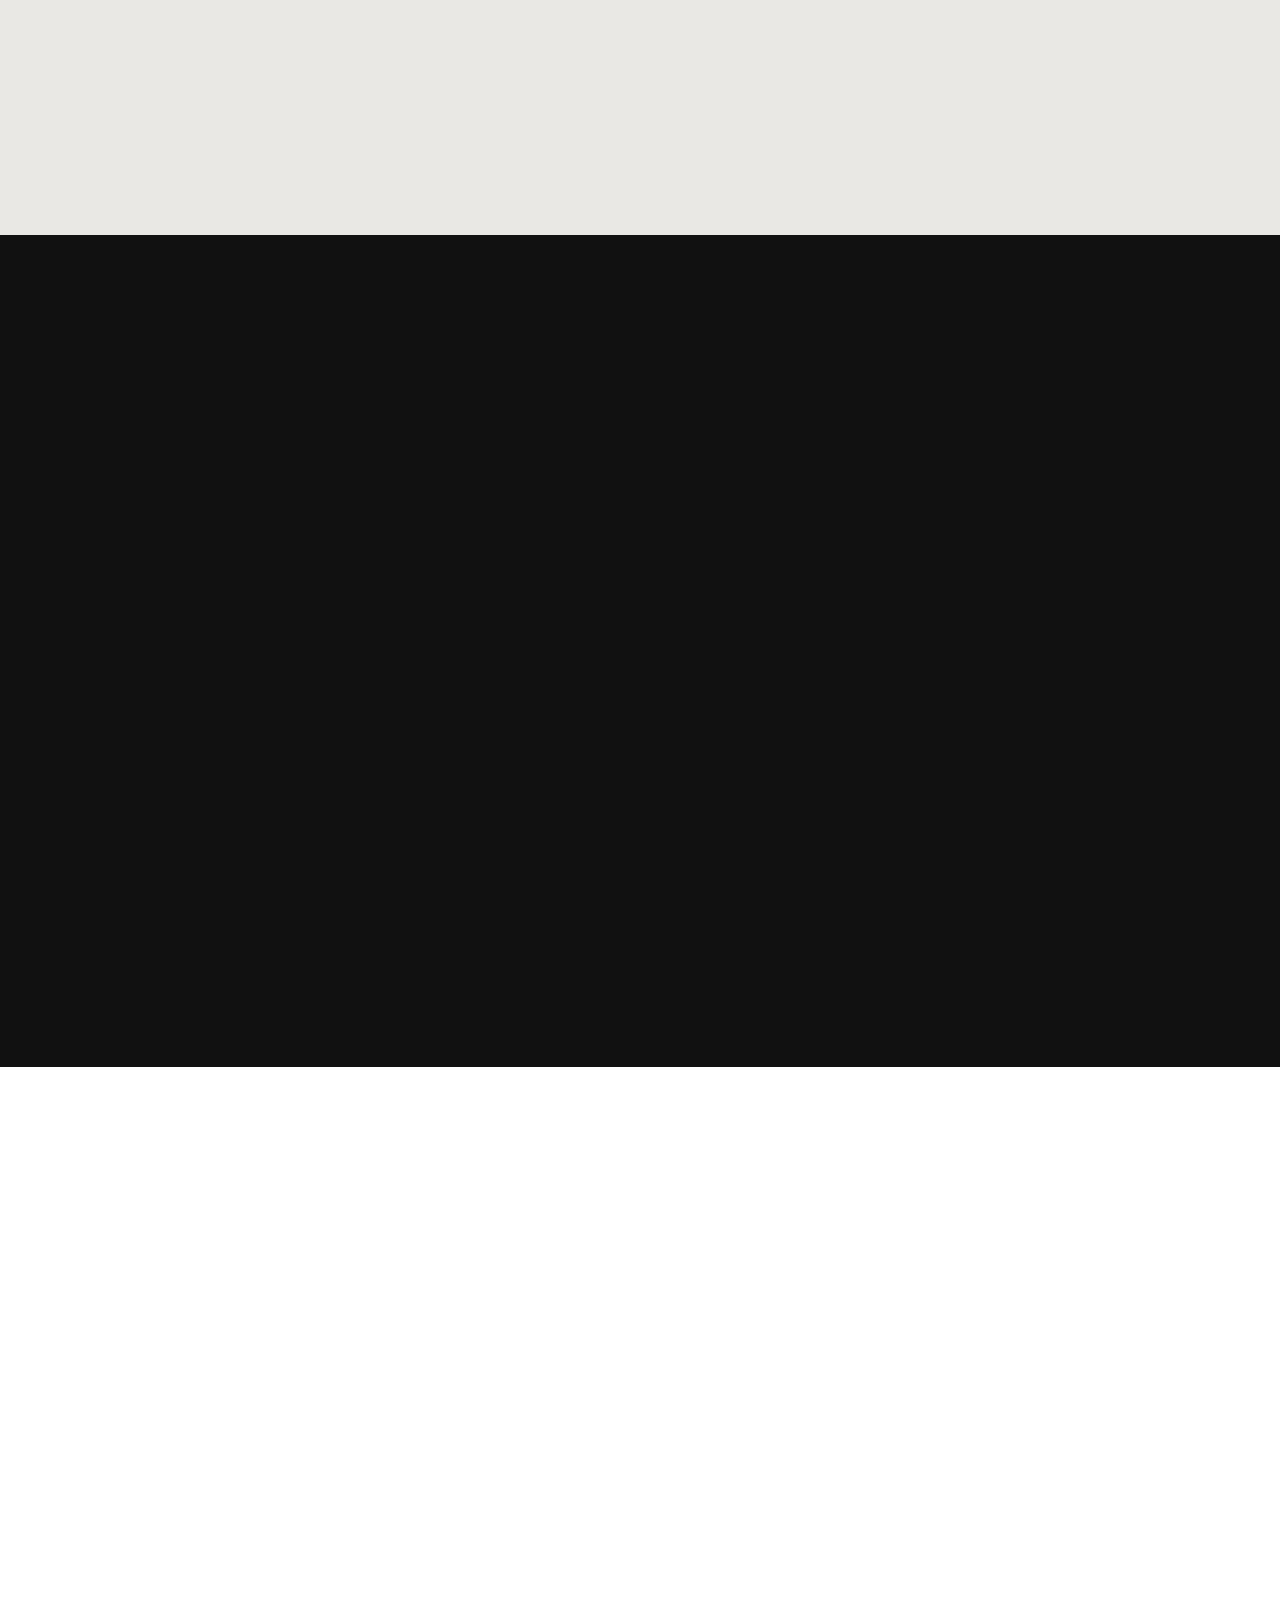
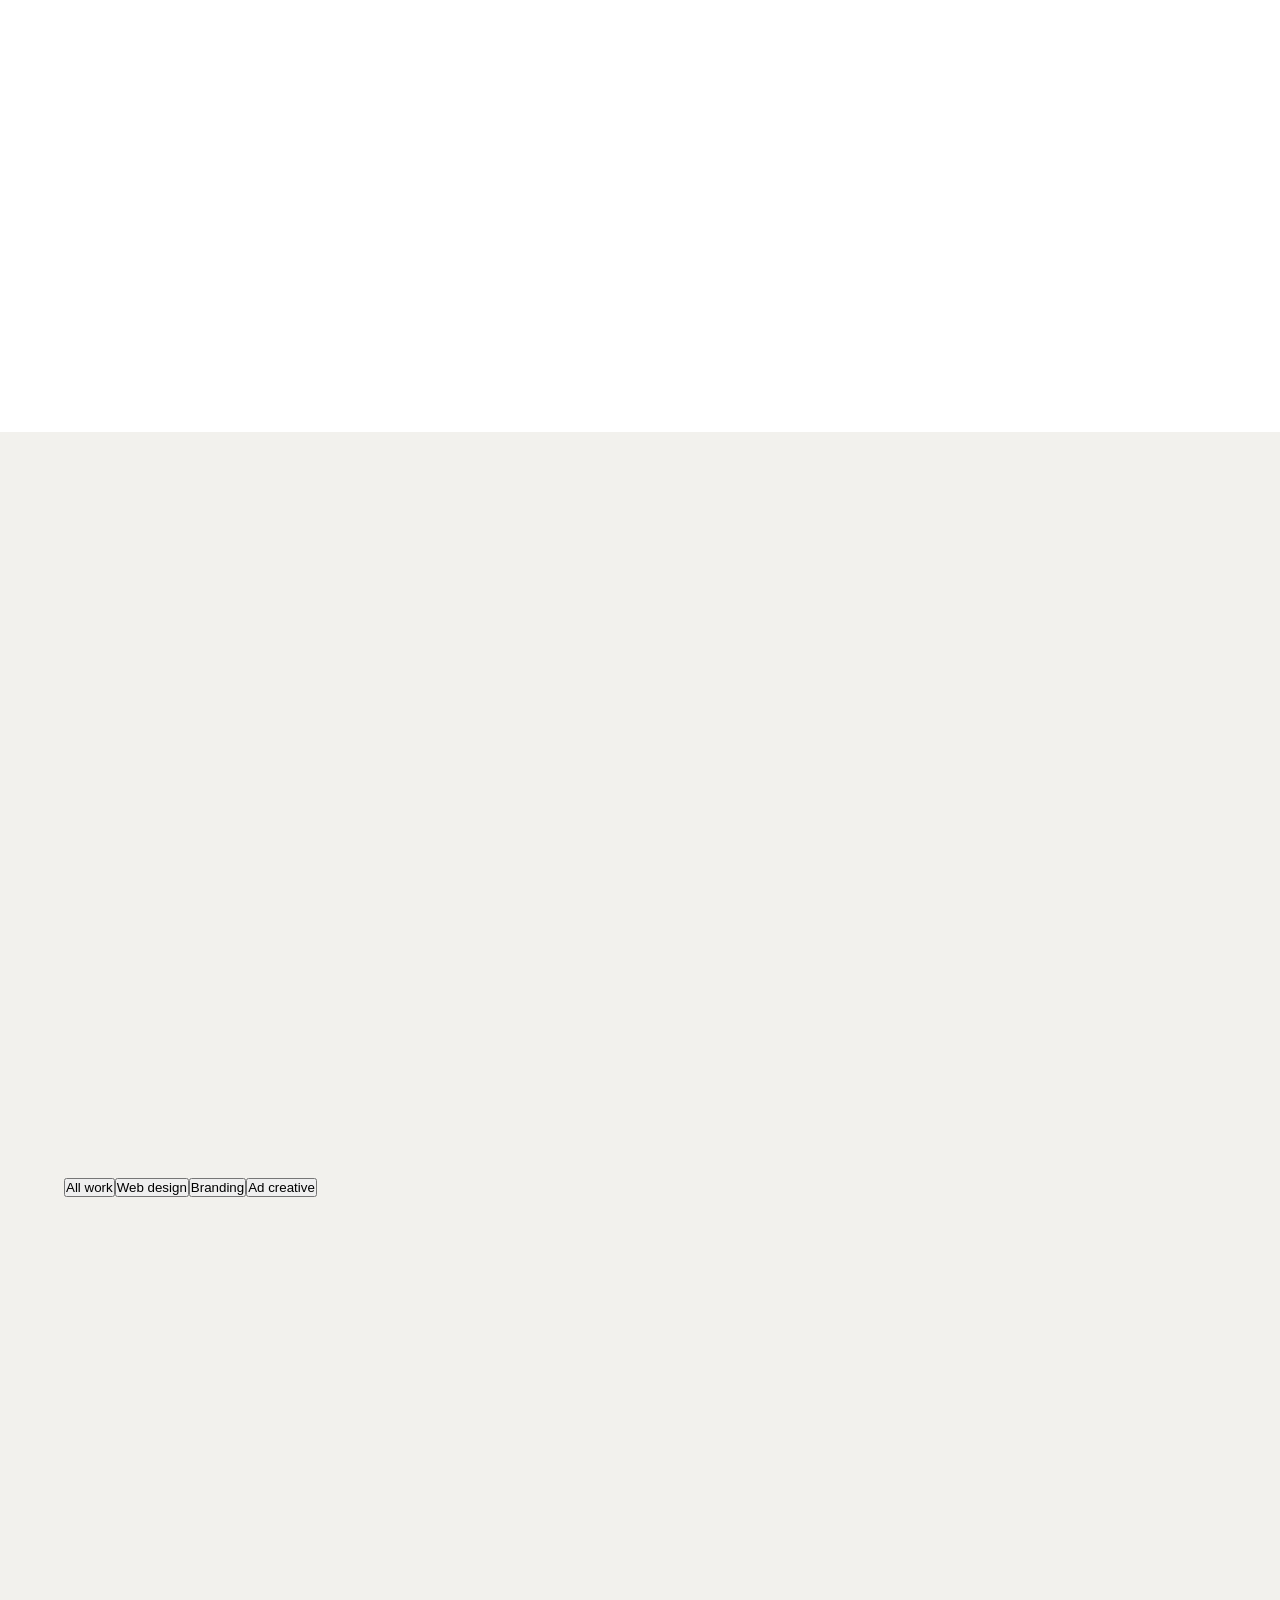
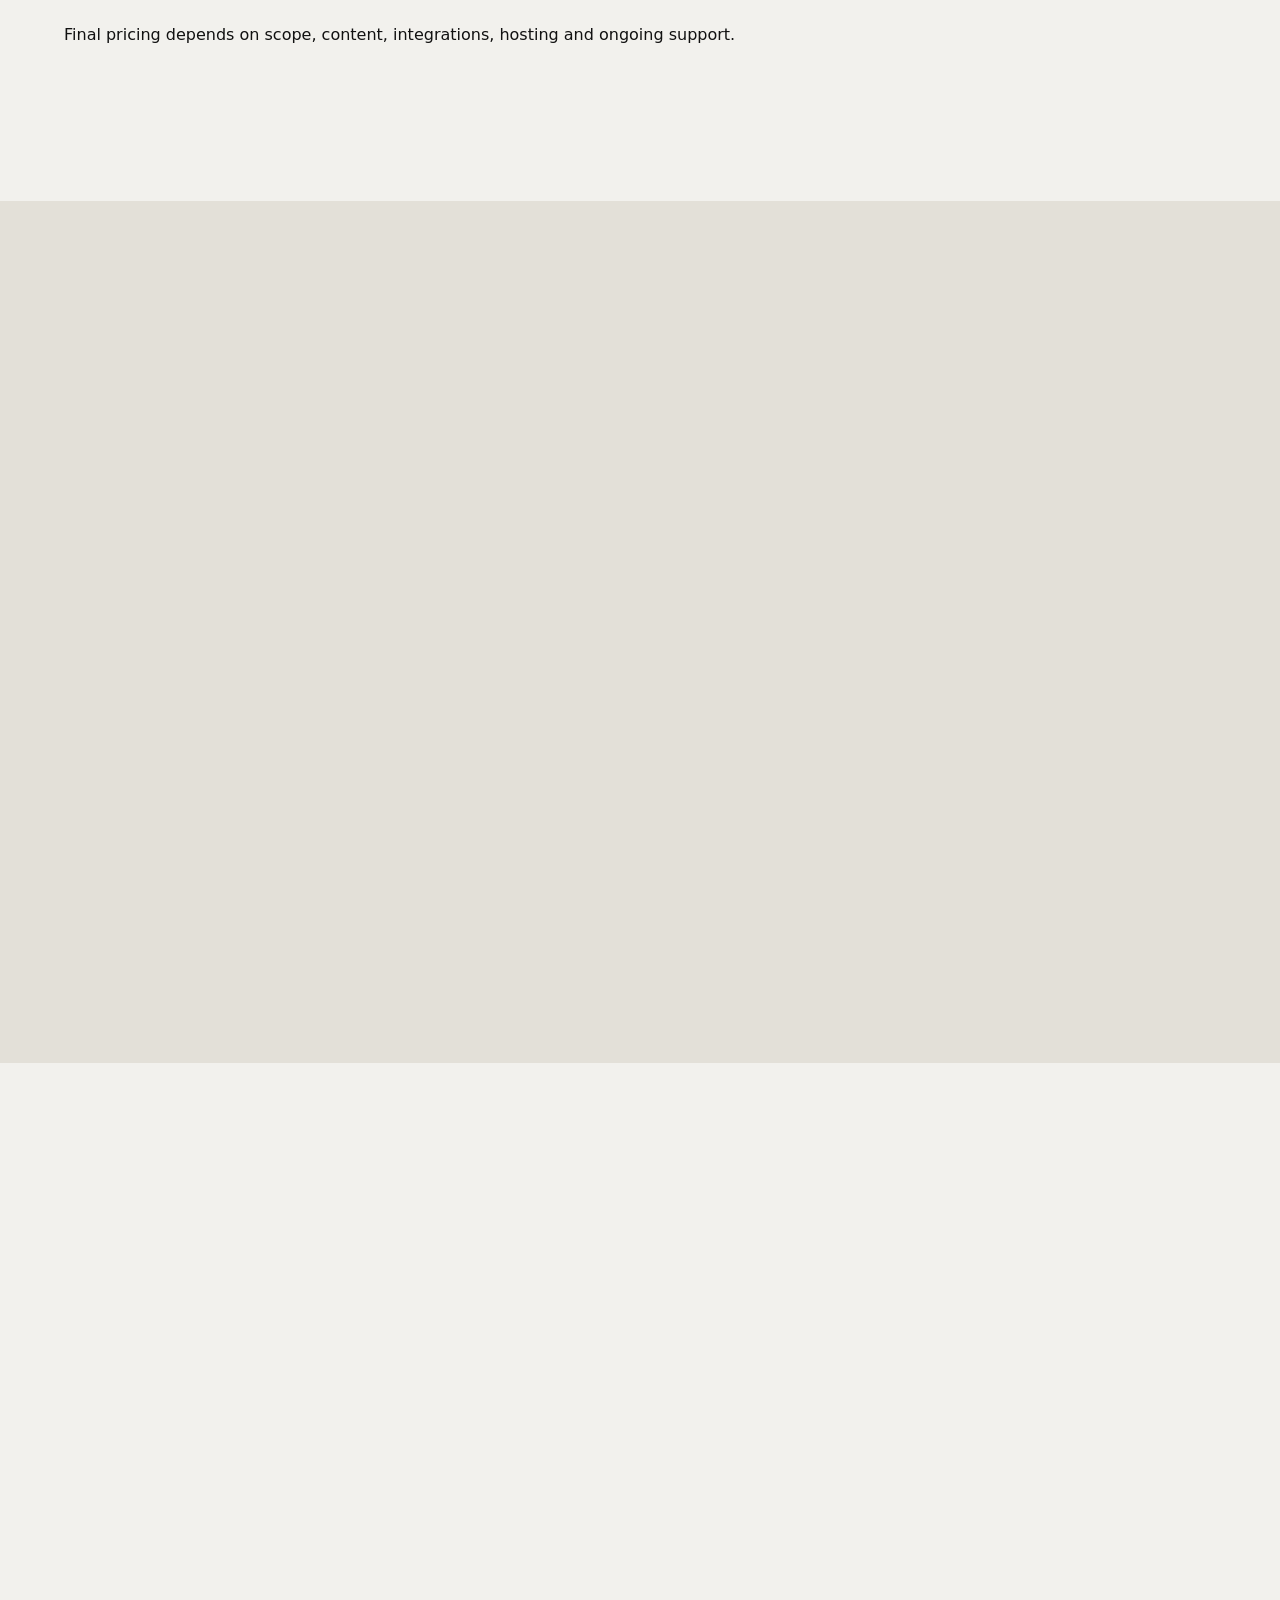
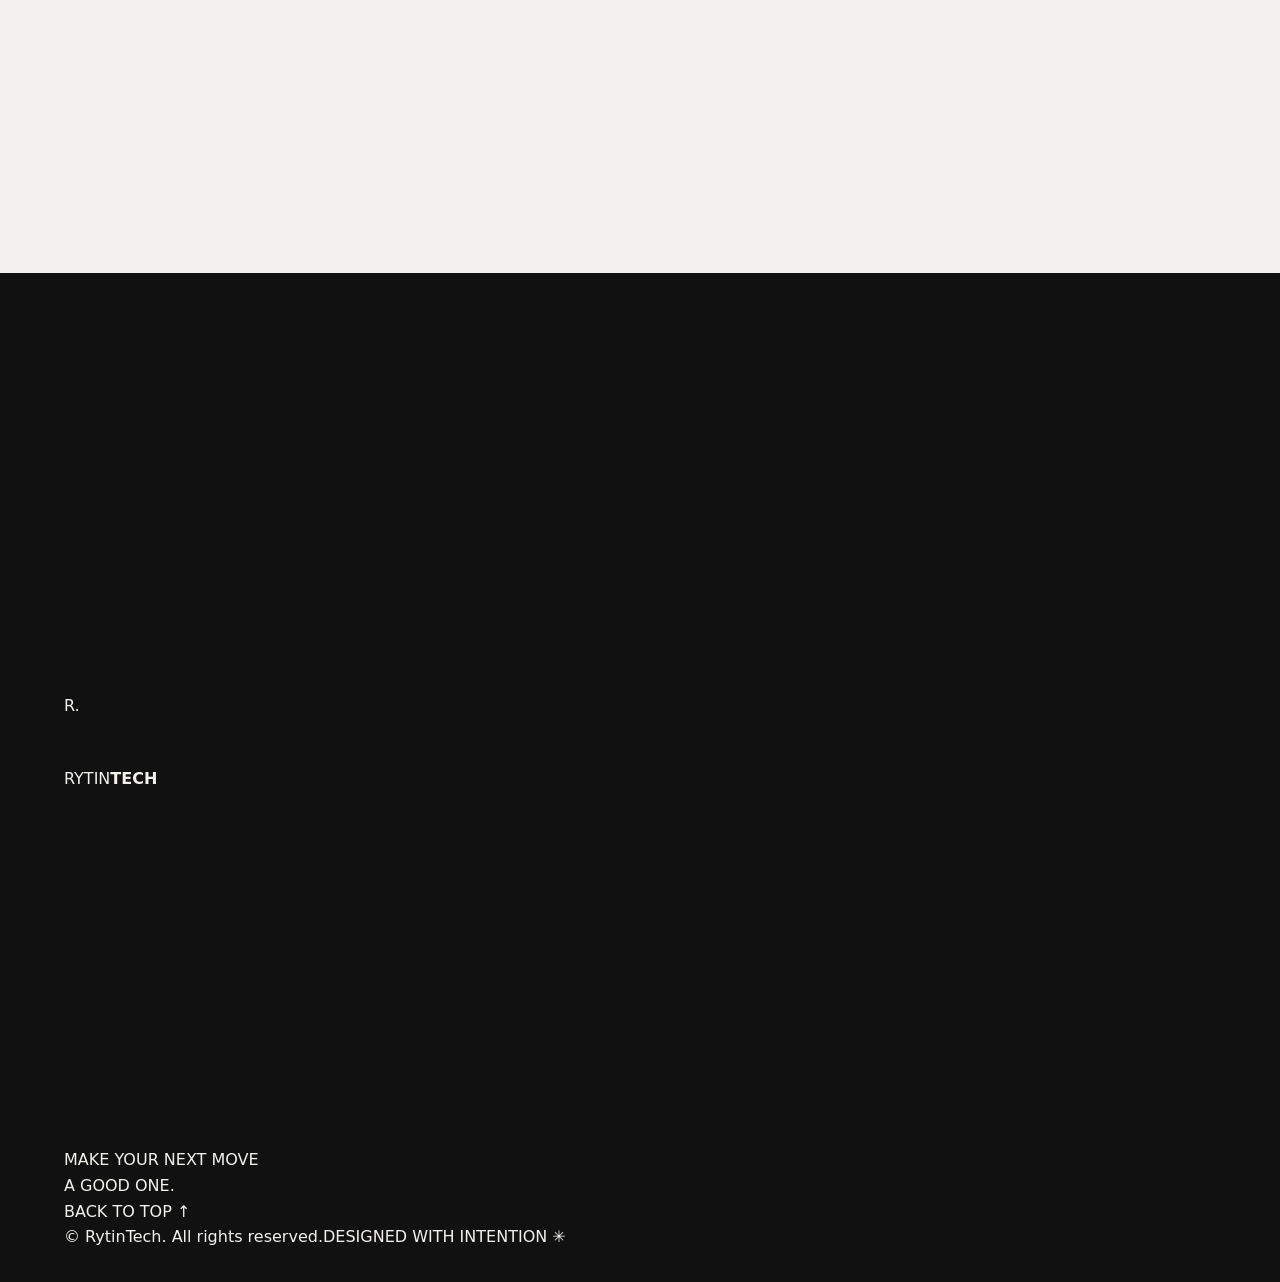
==== commit 71188e4b: "Update index.html" ====
--- a/index.html
+++ b/index.html
@@ -1,171 +1,165 @@
-
 <!DOCTYPE html>
 <html lang="en">
 <head>
-<meta charset="UTF-8">
-<meta name="viewport" content="width=device-width, initial-scale=1">
+  <meta charset="UTF-8">
+  <meta name="viewport" content="width=device-width, initial-scale=1">
 
-<title>RytinTech | Website Development & Digital Solutions</title>
+  <title>RytinTech | Website Development & Digital Solutions in Kerala</title>
+  <meta name="description" content="RytinTech designs and develops professional business websites, e-commerce stores, booking systems and custom digital solutions for businesses in Kerala, India.">
+  <meta name="robots" content="index, follow">
+  <meta name="author" content="RytinTech">
+  <meta name="theme-color" content="#f7f6f0">
+  <link rel="canonical" href="https://rytintech.com/">
 
-<meta name="description" content="RytinTech designs and develops professional websites, e-commerce stores, booking systems and custom digital solutions for businesses in Kerala, India.">
+  <meta property="og:type" content="website">
+  <meta property="og:site_name" content="RytinTech">
+  <meta property="og:title" content="RytinTech | Website Development & Digital Solutions">
+  <meta property="og:description" content="Professional websites, e-commerce stores, booking systems and custom digital solutions for businesses in Kerala, India.">
+  <meta property="og:url" content="https://rytintech.com/">
 
-<meta name="robots" content="index, follow">
-<meta name="author" content="RytinTech">
-<meta name="theme-color" content="#111111">
+  <meta name="twitter:card" content="summary">
+  <meta name="twitter:title" content="RytinTech | Website Development & Digital Solutions">
+  <meta name="twitter:description" content="Websites, e-commerce, booking systems and custom digital solutions for businesses in Kerala, India.">
 
-<link rel="canonical" href="https://rytintech.com/">
+  <script type="application/ld+json">
+  {
+    "@context": "https://schema.org",
+    "@type": "WebSite",
+    "name": "RytinTech",
+    "alternateName": "RytinTech Digital",
+    "url": "https://rytintech.com/"
+  }
+  </script>
+  <script type="application/ld+json">
+  {
+    "@context": "https://schema.org",
+    "@type": "Organization",
+    "name": "RytinTech",
+    "url": "https://rytintech.com/",
+    "email": "rytintech@gmail.com",
+    "telephone": "+91-9778129429",
+    "description": "RytinTech designs and develops business websites, e-commerce stores, booking systems and custom digital solutions.",
+    "areaServed": {
+      "@type": "Country",
+      "name": "India"
+    },
+    "contactPoint": {
+      "@type": "ContactPoint",
+      "telephone": "+91-9778129429",
+      "email": "rytintech@gmail.com",
+      "contactType": "customer service"
+    }
+  }
+  </script>
 
-<meta property="og:type" content="website">
-<meta property="og:site_name" content="RytinTech">
-<meta property="og:title" content="RytinTech | Website Development & Digital Solutions">
-<meta property="og:description" content="Professional websites, e-commerce stores, booking systems and custom digital solutions for businesses.">
-<meta property="og:url" content="https://rytintech.com/">
+  <link rel="preconnect" href="https://fonts.googleapis.com">
+  <link rel="preconnect" href="https://fonts.gstatic.com" crossorigin>
+  <link href="https://fonts.googleapis.com/css2?family=DM+Sans:wght@400;500;600;700;800&display=swap" rel="stylesheet">
+  <link rel="stylesheet" href="style.css">
+</head>
+<body>
+  <div class="topline" aria-hidden="true"><div class="ticker-track">
+    <span>WEB DESIGN ✦ DIGITAL ADS ✦ BRANDING ✦ LANDING PAGES ✦ SOCIAL MEDIA ✦</span>
+    <span>WEB DESIGN ✦ DIGITAL ADS ✦ BRANDING ✦ LANDING PAGES ✦ SOCIAL MEDIA ✦</span>
+  </div></div>
 
-<meta name="twitter:card" content="summary">
-<meta name="twitter:title" content="RytinTech | Website Development & Digital Solutions">
-<meta name="twitter:description" content="Websites, e-commerce, booking systems and custom digital solutions for businesses.">
+  <header class="site-header">
+    <a class="brand" href="#home" aria-label="RytinTech home"><span class="brand-mark">R<span>.</span></span><span>RYTIN<b>TECH</b></span></a>
+    <button class="menu-toggle" aria-label="Toggle navigation" aria-expanded="false">☰</button>
+    <nav class="nav-links" id="navLinks">
+      <a href="#home">Home</a><a href="#about">About</a><a href="#services">Services</a>
+      <a href="#projects">Projects</a><a href="#pricing">Packages</a><a href="#contact">Contact</a>
+    </nav>
+    <a class="pill-button header-cta" href="#contact">LET'S TALK <span class="arrow">↗</span></a>
+  </header>
 
-<script type="application/ld+json">
-{
-  "@context": "https://schema.org",
-  "@type": "WebSite",
-  "name": "RytinTech",
-  "alternateName": "RytinTech Digital",
-  "url": "https://rytintech.com/"
-}
-</script>
+  <main>
+    <section class="hero section-wrap" id="home">
+      <div class="hero-copy reveal">
+        <p class="eyebrow"><span class="stack-icon">▱</span> YOUR NEXT GROWTH PARTNER</p>
+        <h1>Creative that<br>makes your business <span class="accent">stand out.</span></h1>
+        <p class="hero-description">We help businesses build a stronger online presence with modern websites, eye-catching creatives and digital campaigns designed to turn attention into action.</p>
+        <div class="hero-actions"><a class="pill-button" href="#contact">START A PROJECT <span class="arrow">↗</span></a><a class="round-play" href="#projects" aria-label="Explore projects">↓</a></div>
+        <div class="social-row"><span>LET'S CONNECT</span><a href="#contact" aria-label="Contact">in</a><a href="#contact" aria-label="Instagram">◎</a><a href="#contact" aria-label="WhatsApp">↗</a></div>
+      </div>
+      <div class="hero-visual reveal">
+        <div class="hero-orbit orbit-one"></div><div class="hero-orbit orbit-two"></div>
+        <div class="hero-card">
+          <span class="mini-label">IDEAS INTO IMPACT</span>
+          <div class="hero-symbol">A<span>.</span></div>
+          <div class="hero-card-bottom"><span>RYTINTECH</span><span>CREATIVE STUDIO / 01</span></div>
+        </div>
+        <div class="floating-note note-top"><span class="note-icon">✳</span><div><b>Make it memorable.</b><small>Creative with a purpose</small></div></div>
+        <div class="floating-note note-bottom"><span class="note-icon">↗</span><div><b>Built to convert.</b><small>Design meets strategy</small></div></div>
+        <div class="hero-stamp">GOOD IDEAS<br>GROW HERE ✦</div>
+      </div>
+    </section>
 
-<script type="application/ld+json">
-{
-  "@context": "https://schema.org",
-  "@type": "Organization",
-  "name": "RytinTech",
-  "url": "https://rytintech.com/",
-  "email": "rytintech@gmail.com",
-  "telephone": "+91-9778129429",
-  "description": "RytinTech designs and develops websites, e-commerce stores, booking systems and custom digital solutions for businesses.",
-  "areaServed": {
-    "@type": "Country",
-    "name": "India"
-  },
-  "contactPoint": {
-    "@type": "ContactPoint",
-    "telephone": "+91-9778129429",
-    "email": "rytintech@gmail.com",
-    "contactType": "customer service"
-  }
-}
-</script>
+    <section class="about section-wrap section-pad" id="about">
+      <div class="about-art reveal"><div class="yellow-disc"></div><div class="about-type">THINK<br>BIG<span>.</span><br><small>BUILD SMART.</small></div><div class="service-chip chip-a">✳ Digital creativity</div><div class="service-chip chip-b">↗ Business growth</div></div>
+      <div class="about-copy reveal"><p class="eyebrow">✳ ABOUT RYTINTECH</p><h2>GOOD DESIGN.<br><span class="accent">SMART STRATEGY.</span><br>REAL PURPOSE.</h2>
+        <p>Every business deserves a digital presence that feels professional and earns trust. RytinTech brings design, clear messaging and practical digital solutions together to help businesses across Kerala and India show up confidently online.</p>
+        <p class="muted">From your first website to your next campaign, the goal is simple: make your business easier to discover, understand and contact.</p>
+        <div class="stats-row"><div><strong>01</strong><span>One-to-one<br>collaboration</span></div><div><strong>360°</strong><span>Digital-first<br>thinking</span></div><div><strong>100%</strong><span>Focus on<br>your goals</span></div></div>
+        <a class="pill-button" href="#contact">LET'S WORK TOGETHER <span class="arrow">↗</span></a>
+      </div>
+    </section>
 
-<link rel="preconnect" href="https://fonts.googleapis.com">
-<link rel="preconnect" href="https://fonts.gstatic.com" crossorigin>
-<link href="https://fonts.googleapis.com/css2?family=Manrope:wght@300;400;500;700;800&display=swap" rel="stylesheet">
+    <section class="services section-pad" id="services">
+      <div class="section-wrap">
+        <div class="section-heading centered reveal"><p class="eyebrow">✳ HOW I CAN HELP</p><h2><span class="accent">SERVICES</span> THAT<br>MOVE YOUR BUSINESS</h2><p class="muted">Practical digital services to help your business look better and reach more people.</p></div>
+        <div class="service-grid">
+          <article class="service-card reveal"><div class="service-icon">▣</div><h3>Website Design</h3><p>Modern, mobile-friendly websites that explain your offer and help customers contact you.</p><a class="circle-arrow" href="#contact" aria-label="Enquire about website design">↗</a><div class="service-number">01</div></article>
+          <article class="service-card reveal"><div class="service-icon">✳</div><h3>Digital Advertising</h3><p>Campaign creative and landing pages designed to support your advertising goals.</p><a class="circle-arrow" href="#contact" aria-label="Enquire about digital advertising">↗</a><div class="service-number">02</div></article>
+          <article class="service-card reveal"><div class="service-icon">◈</div><h3>Branding & Creatives</h3><p>Consistent visual assets for promotions, social media and your business identity.</p><a class="circle-arrow" href="#contact" aria-label="Enquire about branding">↗</a><div class="service-number">03</div></article>
+          <article class="service-card reveal"><div class="service-icon">↗</div><h3>Landing Pages</h3><p>Focused pages for a product, service or campaign, with a clear call to action.</p><a class="circle-arrow" href="#contact" aria-label="Enquire about landing pages">↗</a><div class="service-number">04</div></article>
+        </div>
+      </div>
+    </section>
 
-<link rel="stylesheet" href="style.css">
-</head>
+    <section class="cta-banner section-wrap reveal"><p>HAVE A GOOD IDEA?</p><h2>LET'S MAKE IT<br><span>HAPPEN.</span></h2><a class="dark-button" href="#contact">TELL ME ABOUT IT <span>↗</span></a><div class="banner-star">✳</div></section>
 
-<body class="loading">
+    <section class="projects section-wrap section-pad" id="projects">
+      <div class="projects-heading reveal"><div><p class="eyebrow">✳ SELECTED WORK</p><h2>CREATING <span class="accent">DIGITAL</span><br>EXPERIENCES THAT WORK.</h2></div><p class="muted heading-side">A selection of concepts and work directions. Replace these sample cards with your real client projects as you build your portfolio.</p></div>
+      <div class="filter-row" aria-label="Filter projects"><button class="filter-btn active" data-filter="all">All work</button><button class="filter-btn" data-filter="web">Web design</button><button class="filter-btn" data-filter="brand">Branding</button><button class="filter-btn" data-filter="ads">Ad creative</button></div>
+      <div class="project-grid">
+        <article class="project-card reveal" data-category="brand"><a class="project-image art-brand" href="#contact" aria-label="Enquire about brand identity concept"><span class="mock-window"><i></i><i></i><i></i><b>FORM<br>FOLLOWS<br>FEELING.</b></span><span class="image-arrow">↗</span></a><div class="project-info"><div><h3>Brand Identity Concept</h3><p>Branding · Visual direction</p></div><span>01</span></div></article>
+        <article class="project-card reveal" data-category="web"><a class="project-image art-shop" href="#contact" aria-label="Enquire about ecommerce website concept"><span class="shop-copy">LESS<br><b>SCROLL.</b><br>MORE SOUL.</span><span class="shop-product"></span><span class="image-arrow">↗</span></a><div class="project-info"><div><h3>E-commerce Website</h3><p>Web design · Online store</p></div><span>02</span></div></article>
+        <article class="project-card reveal" data-category="ads"><a class="project-image art-campaign" href="#contact" aria-label="Enquire about ad campaign concept"><span class="campaign-tag">CAMPAIGN / 03</span><b>STOP<br>THE<br><em>SCROLL.</em></b><span class="image-arrow">↗</span></a><div class="project-info"><div><h3>Social Ad Campaign</h3><p>Ad creative · Campaign</p></div><span>03</span></div></article>
+        <article class="project-card reveal" data-category="web"><a class="project-image art-clinic" href="#contact" aria-label="Enquire about clinic website concept"><span class="clinic-cross">+</span><span class="clinic-copy">CARE THAT<br><b>FEELS</b><br>PERSONAL.</span><span class="image-arrow">↗</span></a><div class="project-info"><div><h3>Clinic Website Concept</h3><p>Web design · Healthcare</p></div><span>04</span></div></article>
+        <article class="project-card reveal" data-category="brand"><a class="project-image art-cafe" href="#contact" aria-label="Enquire about cafe branding concept"><span class="cafe-circle">daily<br><b>BREW</b></span><span class="image-arrow">↗</span></a><div class="project-info"><div><h3>Café Brand Direction</h3><p>Branding · Hospitality</p></div><span>05</span></div></article>
+        <article class="project-card reveal" data-category="ads"><a class="project-image art-launch" href="#contact" aria-label="Enquire about launch creative concept"><span class="launch-small">YOUR NEXT BIG THING</span><b>MAKE<br>NOISE<span>.</span></b><span class="image-arrow">↗</span></a><div class="project-info"><div><h3>Product Launch Creative</h3><p>Ad creative · Promotion</p></div><span>06</span></div></article>
+      </div>
+    </section>
 
-<div id="loader" aria-hidden="true">
-  <div class="loader-word"><span>RYTINTECH.</span></div>
-  <div class="loader-line"><i></i></div>
-</div>
+    <section class="pricing section-pad" id="pricing"><div class="section-wrap"><div class="section-heading centered reveal"><p class="eyebrow">✳ SIMPLE STARTING POINTS</p><h2>CHOOSE YOUR <span class="accent">NEXT STEP.</span></h2><p class="muted">Every project is different. These are starting packages, not fixed quotes.</p></div>
+      <div class="pricing-grid">
+        <article class="price-card reveal"><p class="price-label">01 / STARTER</p><h3>Business Starter</h3><p class="price-desc">For businesses that need a clean online presence.</p><div class="price">Custom <small>quote</small></div><ul><li>Responsive landing page</li><li>Services and contact details</li><li>WhatsApp contact button</li><li>Basic on-page SEO setup</li></ul><a class="pill-button outline-button" href="#contact" data-package="Business Starter">GET A QUOTE <span class="arrow">↗</span></a></article>
+        <article class="price-card featured reveal"><span class="popular">MOST FLEXIBLE</span><p class="price-label">02 / GROWTH</p><h3>Business Website</h3><p class="price-desc">For businesses ready for a more complete website.</p><div class="price">Custom <small>quote</small></div><ul><li>Multi-section or multi-page site</li><li>Custom visual design</li><li>Mobile-friendly layout</li><li>Enquiry-focused calls to action</li></ul><a class="pill-button" href="#contact" data-package="Business Website">GET A QUOTE <span class="arrow">↗</span></a></article>
+        <article class="price-card reveal"><p class="price-label">03 / CAMPAIGN</p><h3>Ads & Creatives</h3><p class="price-desc">For promotions that need a consistent creative direction.</p><div class="price">Custom <small>quote</small></div><ul><li>Campaign creative planning</li><li>Social media ad designs</li><li>Landing page options</li><li>Scope agreed before starting</li></ul><a class="pill-button outline-button" href="#contact" data-package="Ads & Creatives">GET A QUOTE <span class="arrow">↗</span></a></article>
+      </div><p class="pricing-note">Final pricing depends on scope, content, integrations, hosting and ongoing support.</p>
+    </div></section>
 
-<header class="nav" id="nav">
-  <a href="#hero" class="logo" aria-label="RytinTech home">RYTINTECH<sup>®</sup></a>
-  <nav class="nav-links" id="menu" aria-label="Main">
-    <a href="#services">Services</a>
-    <a href="#approach">Approach</a>
-    <a href="#process">Process</a>
-    <a href="#about">About</a>
-    <a href="#contact" class="nav-cta">Start a project</a>
-  </nav>
-  <button class="burger" id="burger" aria-label="Open menu" aria-expanded="false" aria-controls="menu"><span></span><span></span></button>
-</header>
+    <section class="process section-wrap section-pad"><div class="process-intro reveal"><p class="eyebrow">✳ THE PROCESS</p><h2>STRAIGHTFORWARD<br>FROM <span class="accent">START</span> TO LAUNCH.</h2><p class="muted">Clear steps, direct communication and no mystery about what happens next.</p></div><div class="process-list">
+      <div class="process-item reveal"><span>01</span><div><h3>Discover</h3><p>We discuss your business, audience and what success should look like.</p></div><b>↘</b></div>
+      <div class="process-item reveal"><span>02</span><div><h3>Plan & Design</h3><p>We agree on the direction, structure, deliverables and timeline.</p></div><b>↘</b></div>
+      <div class="process-item reveal"><span>03</span><div><h3>Build & Refine</h3><p>We build the agreed work and refine it with your feedback.</p></div><b>↘</b></div>
+      <div class="process-item reveal"><span>04</span><div><h3>Launch</h3><p>We review the final work and prepare it for your customers.</p></div><b>↗</b></div>
+    </div></section>
 
-<main>
-<section class="hero" id="hero">
-  <div class="hero-img" id="heroImg"></div>
-  <div class="hero-shade"></div>
-  <div class="hero-inner">
-    <p class="brand-tag reveal">RYTINTECH</p>
-    <h1 class="hero-title"><span class="line"><span>Digital experiences</span></span><span class="line"><span><em>built for business.</em></span></span></h1>
-    <p class="hero-sub reveal">We design and develop websites and digital systems that help businesses look credible, work smarter and serve their customers better.</p>
-    <div class="btns reveal">
-      <a href="#services" class="btn btn-light">See what we build</a>
-      <a href="#contact" class="btn btn-ghost">Start a project</a>
-    </div>
-  </div>
-  <a href="#brand" class="scroll-cue" aria-label="Scroll to explore">
-    <svg viewBox="0 0 120 120" aria-hidden="true"><defs><path id="c" d="M60,60 m-44,0 a44,44 0 1,1 88,0 a44,44 0 1,1 -88,0"/></defs><text><textPath href="#c">SCROLL TO EXPLORE • SCROLL TO EXPLORE • </textPath></text></svg>
-    <b>↓</b>
-  </a>
-</section>
+    <section class="contact section-pad" id="contact"><div class="section-wrap contact-grid"><div class="contact-copy reveal"><p class="eyebrow">✳ HAVE A PROJECT IN MIND?</p><h2>LET'S TALK<br><span class="accent">BUSINESS.</span></h2><p class="muted">Tell me a little about what you need. We'll use your details to prepare a WhatsApp enquiry so our team can discuss the next step.</p>
+      <a class="contact-detail" href="mailto:rytintech@gmail.com"><span>✉</span><div><small>EMAIL</small><b>rytintech@gmail.com</b></div><i>↗</i></a>
+      <a class="contact-detail" href="tel:+919778129429"><span>↗</span><div><small>PHONE / WHATSAPP</small><b>+91 97781 29429</b></div><i>↗</i></a>
+      <p class="contact-location">Based in Kerala, India · Working with ambitious businesses</p></div>
+      <form class="contact-form reveal" id="contactForm"><div class="form-heading"><span>01 — PROJECT ENQUIRY</span><span class="live-dot"></span></div>
+        <div class="form-row"><label>Your name<input type="text" id="name" name="name" placeholder= required></label><label>Email address<input type="email" id="email" name="email" placeholder="you@example.com" required></label></div>
+        <div class="form-row"><label>Phone number<input type="tel" id="phone" name="phone" placeholder="+91 ..." ></label><label>What do you need?<select id="service" name="service" required><option value="">Select a service</option><option>Website Design</option><option>Digital Advertising</option><option>Branding & Creatives</option><option>Landing Page</option><option>Something else</option></select></label></div>
+        <label>Tell me about your project<textarea id="message" name="message" rows="4" placeholder="What does your business do, and what would you like to build?" required></textarea></label>
+        <button class="pill-button submit-button" type="submit">SEND ENQUIRY <span class="arrow">↗</span></button><p class="form-note">This opens WhatsApp with your message ready to send. It does not submit to a database.</p><p class="form-status" id="formStatus" aria-live="polite"></p>
+      </form></div></section>
+  </main>
 
-<div class="marquee" aria-hidden="true"><div><span>Websites · E-commerce · Booking · Custom systems · </span><span>Websites · E-commerce · Booking · Custom systems · </span><span>Websites · E-commerce · Booking · Custom systems · </span></div></div>
-
-<section class="brand" id="brand">
-  <span class="float f1"></span><span class="float f2"></span>
-  <h2 class="mega reveal">Don't just exist online.<br><em>Make your business work online.</em></h2>
-  <p class="lead reveal">A good digital presence should do more than look nice. It should explain what you do, build confidence and make the next step obvious for your customer.</p>
-</section>
-
-<section class="services" id="services">
-  <div class="sec-head">
-    <h2 class="big reveal">One business.<br><em>One digital experience.</em></h2>
-    <p class="lead reveal">We choose the technology around the business — not the other way around.</p>
-  </div>
-  <div class="cards">
-    <article class="card reveal">
-      <div class="card-top"><span class="num">01</span><svg class="ico" viewBox="0 0 24 24"><rect x="3" y="4" width="18" height="14" rx="1"/><path d="M3 9h18M8 21h8"/></svg></div>
-      <h3>Websites</h3><p>Professional websites that make your business easy to understand, trust and contact.</p>
-    </article>
-    <article class="card reveal">
-      <div class="card-top"><span class="num">02</span><svg class="ico" viewBox="0 0 24 24"><path d="M5 8h14l-1 12H6zM9 8a3 3 0 016 0"/></svg></div>
-      <h3>E-commerce</h3><p>Product-led shopping experiences built to take customers from discovery to checkout without unnecessary friction.</p>
-    </article>
-    <article class="card reveal">
-      <div class="card-top"><span class="num">03</span><svg class="ico" viewBox="0 0 24 24"><rect x="3" y="5" width="18" height="16" rx="1"/><path d="M3 10h18M8 3v4M16 3v4"/></svg></div>
-      <h3>Booking</h3><p>Appointment and reservation journeys for clinics, hotels, restaurants and service businesses.</p>
-    </article>
-    <article class="card reveal">
-      <div class="card-top"><span class="num">04</span><svg class="ico" viewBox="0 0 24 24"><path d="M8 7l-5 5 5 5M16 7l5 5-5 5M14 4l-4 16"/></svg></div>
-      <h3>Custom systems</h3><p>When a normal website isn't enough, we create custom digital tools, dashboards and workflows around your requirements.</p>
-    </article>
-  </div>
-</section>
-
-<section class="process" id="process">
-  <h2 class="big reveal">A clear path from<br><em>idea to launch.</em></h2>
-  <ol class="steps">
-    <li class="step"><span class="num">01</span><h3>Listen</h3><p>We understand your business, customers and goals.</p></li>
-    <li class="step"><span class="num">02</span><h3>Shape</h3><p>We turn the requirements into a clear structure and experience.</p></li>
-    <li class="step"><span class="num">03</span><h3>Design</h3><p>We create a visual direction that feels right for your brand.</p></li>
-    <li class="step"><span class="num">04</span><h3>Build</h3><p>We develop, test and refine the real digital product.</p></li>
-    <li class="step"><span class="num">05</span><h3>Launch</h3><p>We put it online and help you take the next step.</p></li>
-  </ol>
-</section>
-
-<section class="contact" id="contact">
-  <span class="float f1"></span><span class="float f2"></span>
-  <h2 class="mega reveal">Have something<br><em>worth building?</em></h2>
-  <p class="lead reveal">Tell us what your business needs. We'll start with the problem, understand the goal and work out what should be built.</p>
-  <div class="btns reveal">
-    <a class="btn btn-accent" href="mailto:rytintech@gmail.com">Email RytinTech</a>
-    <a class="btn btn-ghost" href="https://wa.me/919778129429" target="_blank" rel="noopener">WhatsApp</a>
-  </div>
-  <p class="details reveal">rytintech@gmail.com &nbsp;·&nbsp; +91 97781 29429</p>
-</section>
-</main>
-
-<footer class="footer">
-  <div class="foot-top">
-    <div><p class="logo">RYTINTECH<sup>®</sup></p><p class="foot-tag">Digital experiences built for business.</p></div>
-    <nav aria-label="Footer"><a href="#services">Services</a><a href="#approach">Approach</a><a href="#process">Process</a><a href="#about">About</a><a href="#contact">Contact</a></nav>
-  </div>
-  <div class="foot-bot"><span>© 2026 RytinTech</span><span>WEB · E-COMMERCE · DIGITAL</span><span>KERALA · INDIA</span></div>
-</footer>
-
-<script src="script.js"></script>
+  <footer class="footer"><div class="section-wrap footer-main"><a class="brand" href="#home"><span class="brand-mark">R<span>.</span></span><span>RYTIN<b>TECH</b></span></a><p>MAKE YOUR NEXT MOVE<br><span class="accent">A GOOD ONE.</span></p><a class="back-top" href="#home">BACK TO TOP ↑</a></div><div class="section-wrap footer-bottom"><span>© <span id="year"></span> RytinTech. All rights reserved.</span><span>DESIGNED WITH INTENTION ✳</span></div></footer>
+  <script src="script.js"></script>
 </body>
 </html>
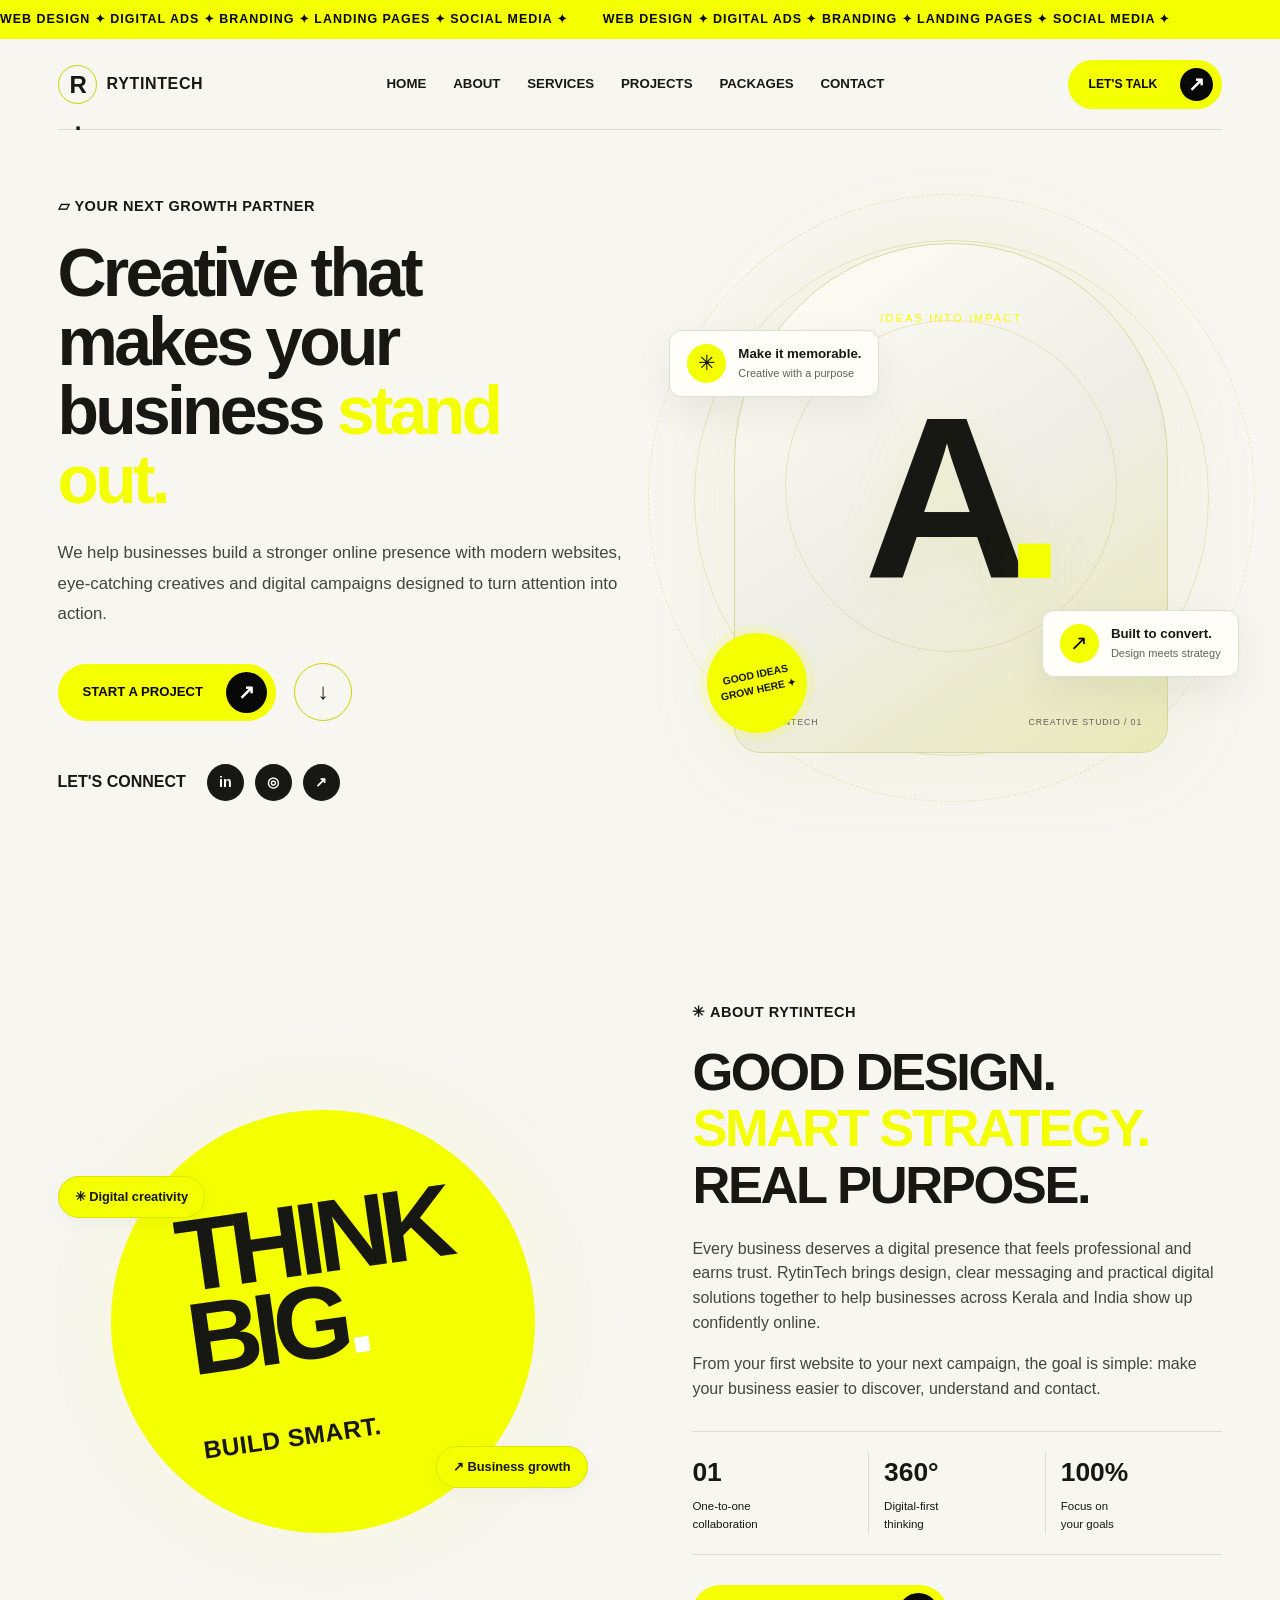
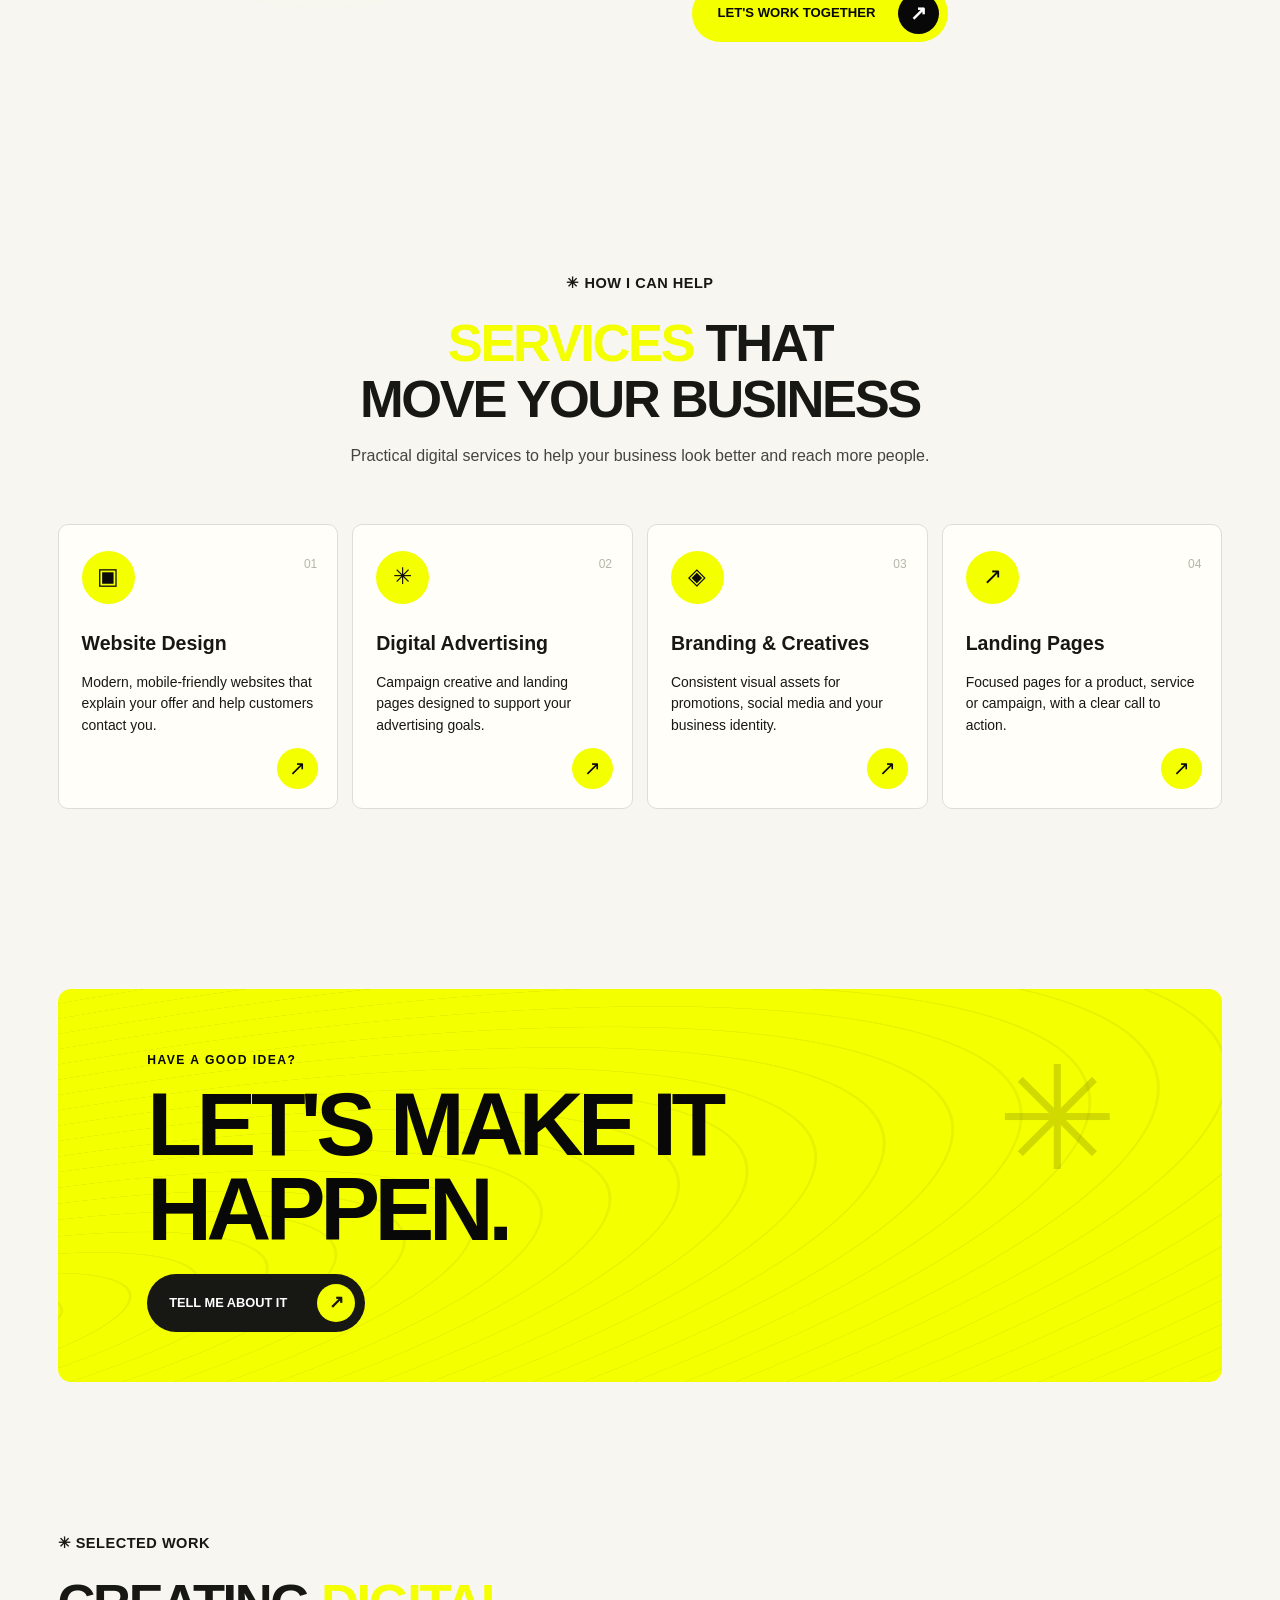
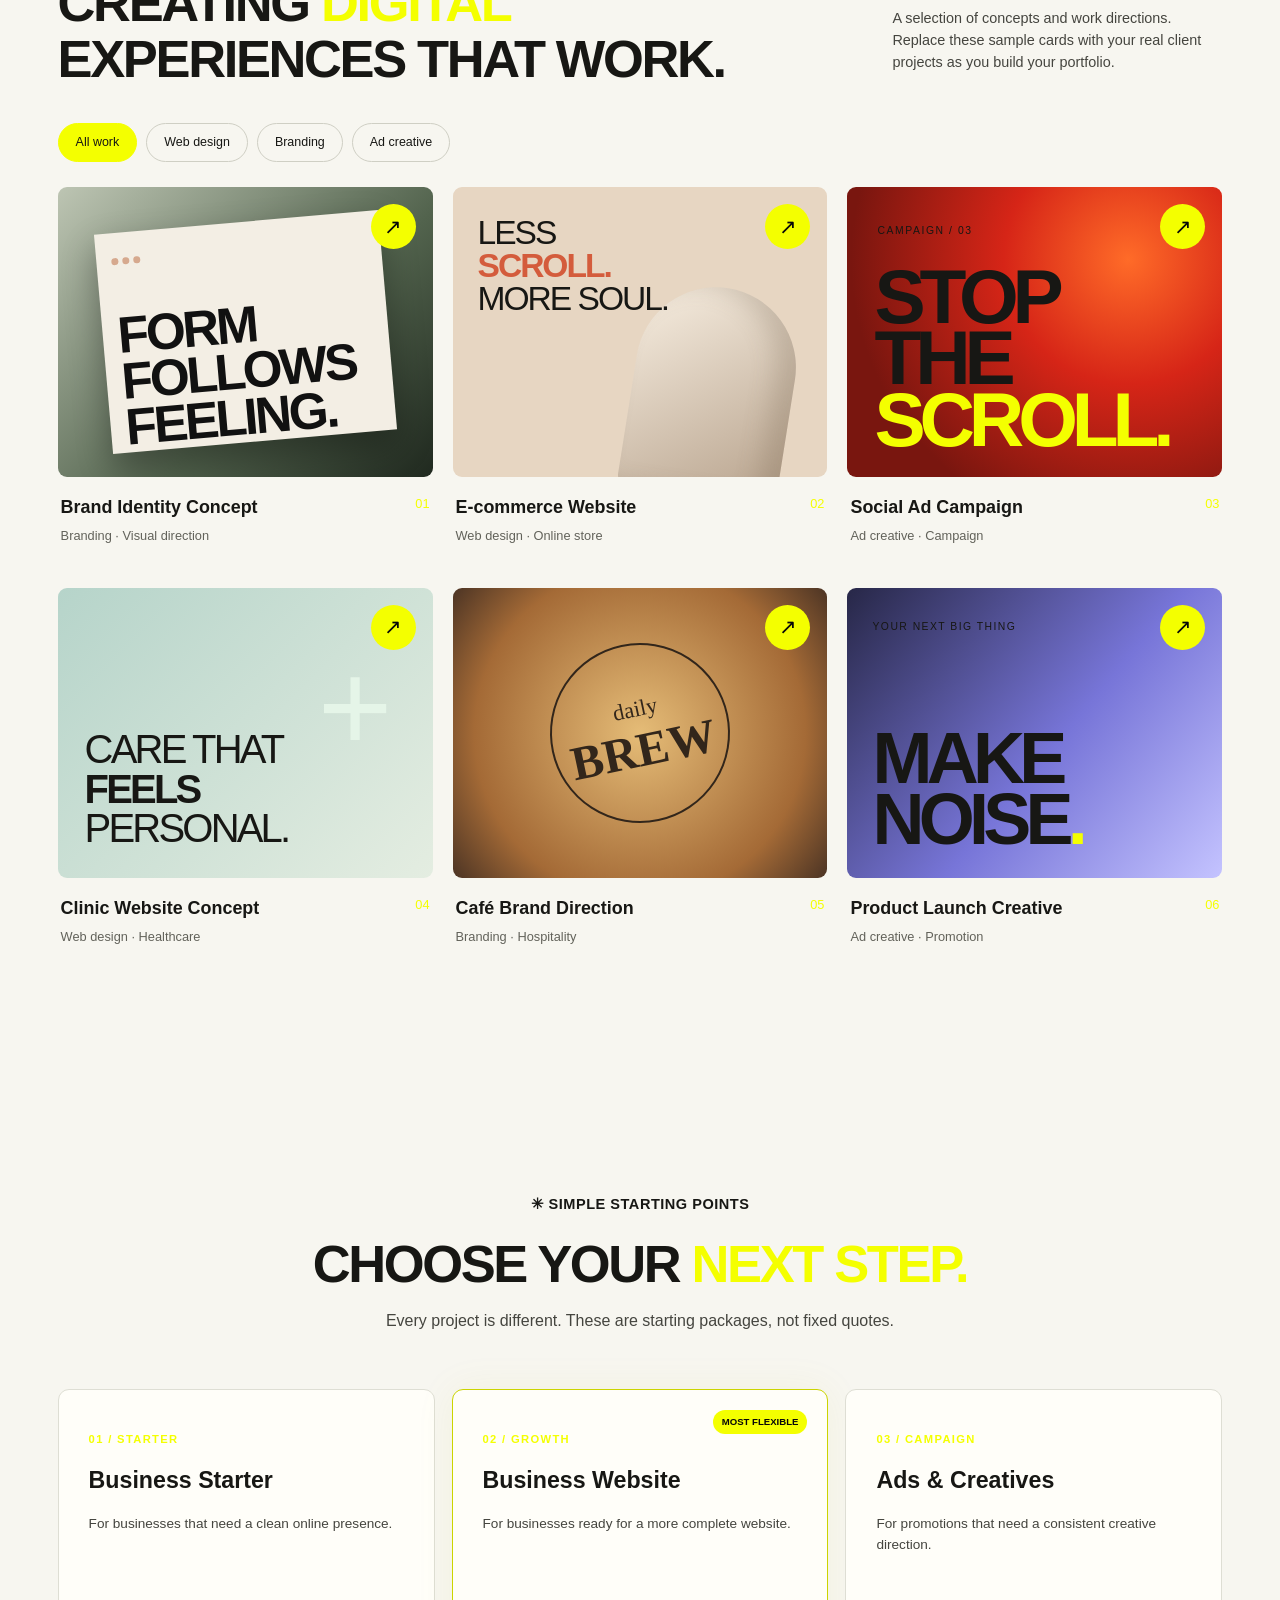
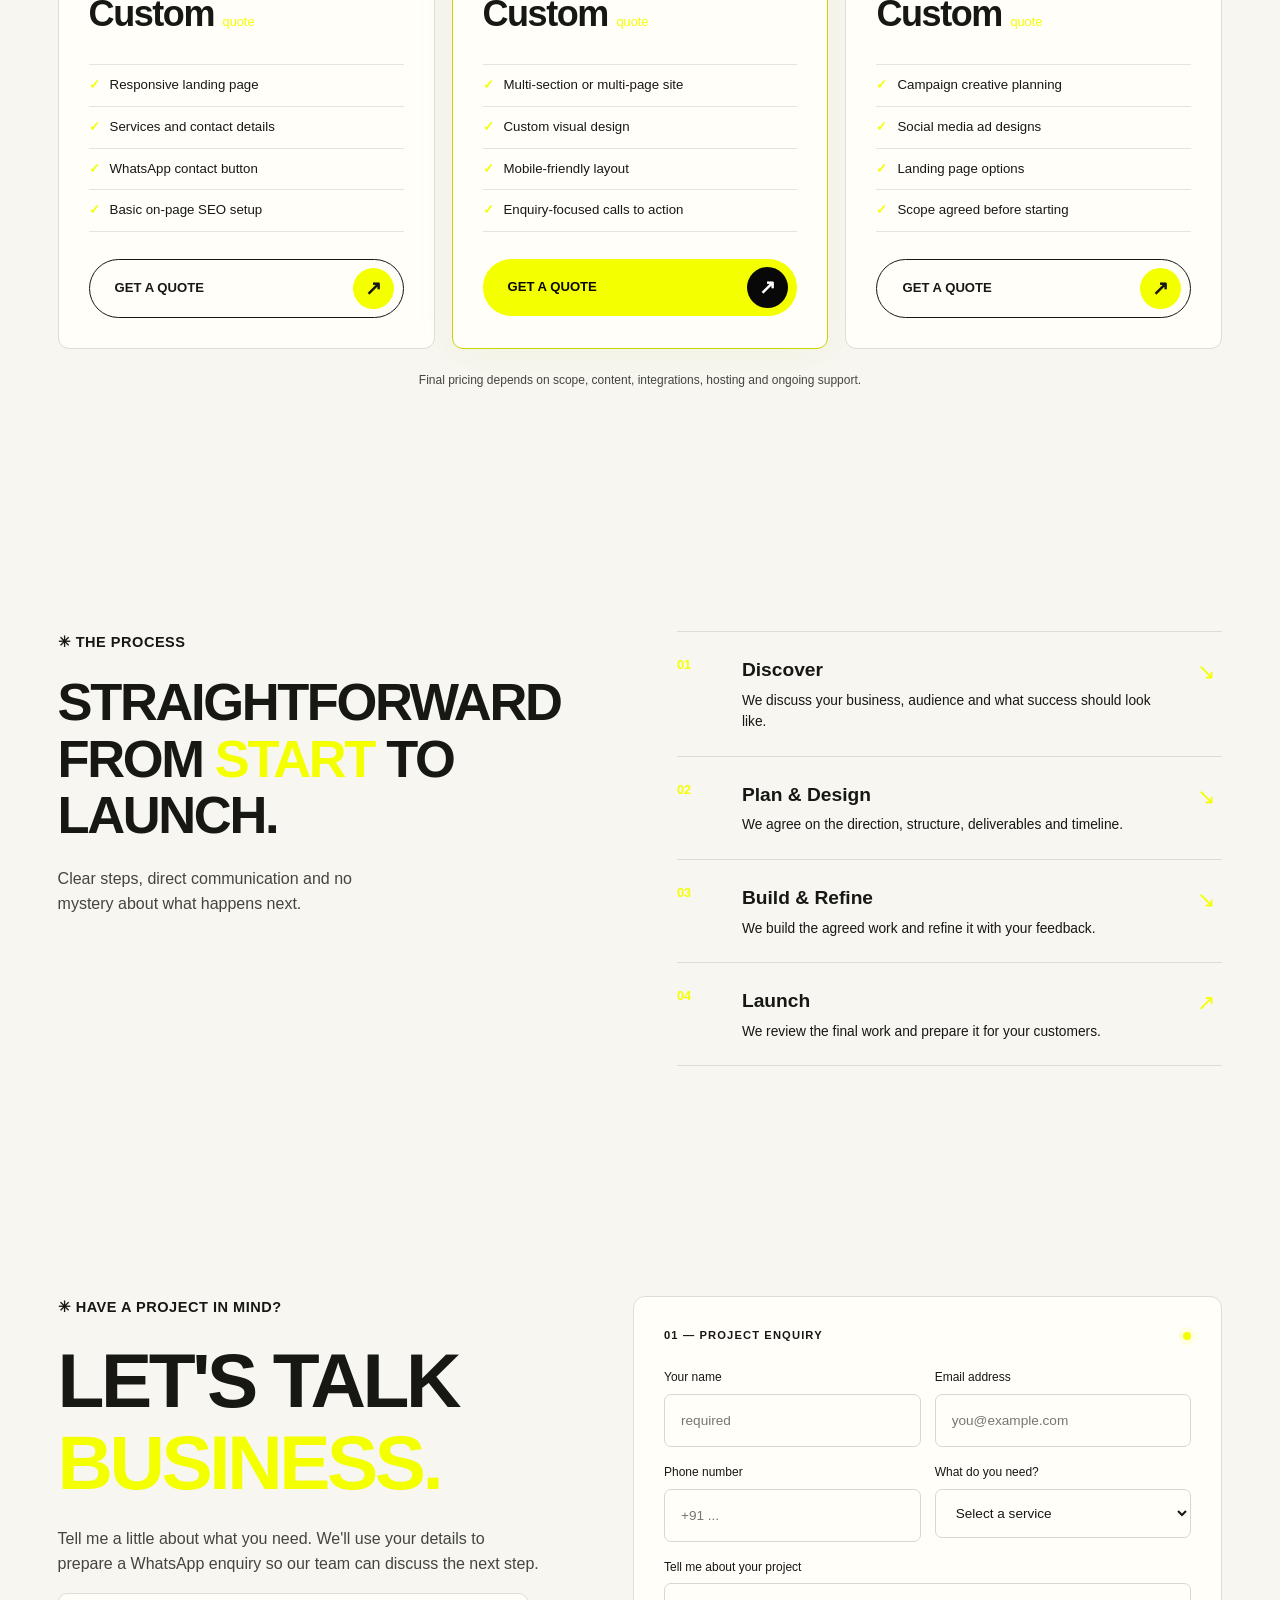
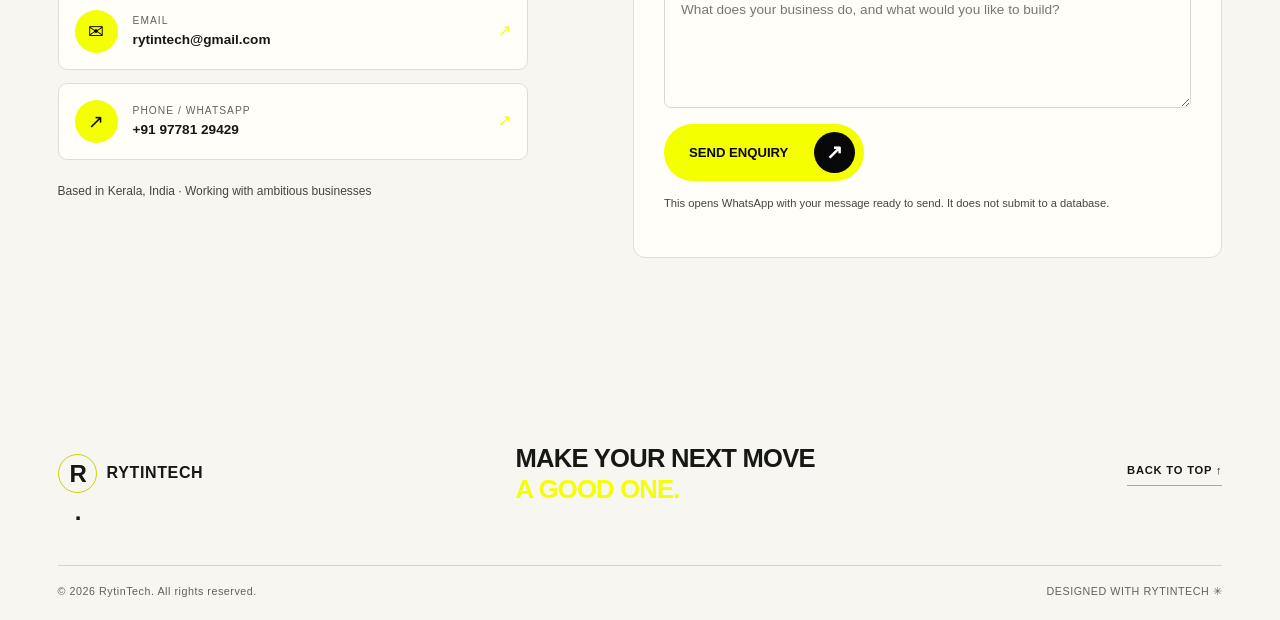
==== commit 08331da9: "Update index.html" ====
--- a/index.html
+++ b/index.html
@@ -159,7 +159,7 @@
       </form></div></section>
   </main>
 
-  <footer class="footer"><div class="section-wrap footer-main"><a class="brand" href="#home"><span class="brand-mark">R<span>.</span></span><span>RYTIN<b>TECH</b></span></a><p>MAKE YOUR NEXT MOVE<br><span class="accent">A GOOD ONE.</span></p><a class="back-top" href="#home">BACK TO TOP ↑</a></div><div class="section-wrap footer-bottom"><span>© <span id="year"></span> RytinTech. All rights reserved.</span><span>DESIGNED WITH INTENTION ✳</span></div></footer>
+  <footer class="footer"><div class="section-wrap footer-main"><a class="brand" href="#home"><span class="brand-mark">R<span>.</span></span><span>RYTIN<b>TECH</b></span></a><p>MAKE YOUR NEXT MOVE<br><span class="accent">A GOOD ONE.</span></p><a class="back-top" href="#home">BACK TO TOP ↑</a></div><div class="section-wrap footer-bottom"><span>© <span id="year"></span> RytinTech. All rights reserved.</span><span>DESIGNED WITH RYTINTECH ✳</span></div></footer>
   <script src="script.js"></script>
 </body>
 </html>
--- a/style.css
+++ b/style.css
@@ -1,186 +1,140 @@
-/* RYTINTECH — style.css */
-:root{--ink:#111;--paper:#F2F1ED;--grey:#E3E0D8;--white:#fff;--accent:#8585FF;
---sans:'Manrope','Inter',system-ui,sans-serif;--serif:Georgia,'Times New Roman',serif;--pad:clamp(1.25rem,5vw,5rem);--ease:cubic-bezier(.2,.7,.2,1)}
-*{box-sizing:border-box;margin:0;padding:0}
-html{scroll-behavior:smooth;scroll-padding-top:70px}
-body{font-family:var(--sans);background:var(--paper);color:var(--ink);line-height:1.6;overflow-x:hidden;-webkit-font-smoothing:antialiased}
-body.loading{overflow:hidden}
-a{color:inherit;text-decoration:none}
-ol{list-style:none}
-em{font-family:var(--serif);font-style:italic;font-weight:400}
-:focus-visible{outline:2px solid var(--accent);outline-offset:3px}
-section{position:relative;padding:clamp(5rem,12vw,10rem) var(--pad);overflow:hidden}
-.num{font-size:.8rem;font-weight:700;letter-spacing:.12em;color:var(--accent)}
-.lead{font-size:clamp(1.05rem,1.6vw,1.3rem);max-width:34rem;color:#444}
-.mega{font-size:clamp(2.6rem,8vw,7.5rem);font-weight:800;letter-spacing:-.045em;line-height:1}
-.big{font-size:clamp(2.2rem,5.5vw,5rem);font-weight:800;letter-spacing:-.04em;line-height:1.05}
-.mega em,.big em{letter-spacing:-.02em}
+:root{--bg:#0b0b0b;--panel:#171717;--panel2:#1d1d1d;--yellow:#f4ff00;--white:#171714;--muted:#55554f;--line:#303030;--max:1480px}
+*{box-sizing:border-box}html{scroll-behavior:smooth;scroll-padding-top:90px}body{margin:0;background:var(--bg);color:var(--white);font-family:"DM Sans",Arial,sans-serif;line-height:1.55;overflow-x:hidden}a{color:inherit;text-decoration:none}button,input,textarea,select{font:inherit}.section-wrap{width:min(var(--max),calc(100% - 9vw));margin-inline:auto}.section-pad{padding:115px 0}.accent{color:var(--yellow)}.muted{color:var(--muted)}.eyebrow{margin:0 0 20px;color:var(--yellow);font-size:.91rem;font-weight:800;letter-spacing:.035em}.topline{height:39px;background:var(--yellow);color:#080808;overflow:hidden;display:flex;align-items:center;font-weight:800;letter-spacing:.08em;font-size:.78rem}.ticker-track{display:flex;white-space:nowrap;min-width:max-content;animation:marquee 28s linear infinite}.ticker-track span{padding-right:35px}.site-header{height:91px;width:min(var(--max),calc(100% - 9vw));margin:auto;display:flex;align-items:center;justify-content:space-between;border-bottom:1px solid var(--line);gap:24px;position:relative;z-index:10}.brand{display:flex;align-items:center;gap:10px;font-weight:600;letter-spacing:.04em;white-space:nowrap}.brand b{font-weight:800}.brand-mark{width:39px;height:39px;border:1.5px solid var(--yellow);border-radius:50%;display:grid;place-items:center;font-size:1.5rem;font-weight:800;color:var(--yellow);letter-spacing:-.08em}.brand-mark span{color:var(--white)}.nav-links{display:flex;align-items:center;gap:clamp(14px,2.1vw,34px)}.nav-links a{font-size:.83rem;font-weight:700;text-transform:uppercase;transition:color .2s}.nav-links a:hover,.nav-links a.active{color:var(--yellow)}.pill-button{display:inline-flex;align-items:center;justify-content:space-between;gap:23px;background:var(--yellow);color:#080808;padding:8px 9px 8px 25px;border-radius:99px;min-height:57px;font-weight:800;font-size:.82rem;border:0;cursor:pointer;transition:transform .2s,box-shadow .2s}.pill-button:hover{transform:translateY(-3px);box-shadow:0 9px 30px #f4ff0026}.arrow{width:41px;height:41px;border-radius:50%;display:grid;place-items:center;background:#080808;color:white;font-size:1.25rem}.header-cta{min-height:49px;padding-left:21px;font-size:.76rem}.header-cta .arrow{width:33px;height:33px}.menu-toggle{display:none;background:none;color:white;border:1px solid var(--line);border-radius:8px;padding:8px 12px;font-size:1.25rem}
+.hero{min-height:680px;display:grid;grid-template-columns:1.02fr .98fr;align-items:center;gap:5%;padding-top:65px;padding-bottom:85px}.hero-copy{position:relative;z-index:2}.hero h1{font-size:clamp(3rem,5.3vw,5.6rem);line-height:1.02;letter-spacing:-.055em;margin:0 0 24px;font-weight:800}.hero-description{font-size:1.05rem;line-height:1.8;color:var(--yellow);max-width:590px}.hero-actions{display:flex;align-items:center;gap:18px;margin-top:34px}.round-play{width:58px;height:58px;border-radius:50%;display:grid;place-items:center;border:1px solid var(--yellow);color:var(--yellow);font-size:1.4rem;transition:.2s}.round-play:hover{background:var(--yellow);color:#000}.social-row{display:flex;align-items:center;gap:11px;margin-top:43px;font-weight:700}.social-row span{margin-right:10px}.social-row a{width:37px;height:37px;background:#f3f3f3;color:#111;border-radius:50%;display:grid;place-items:center;font-size:.9rem;font-weight:800}.hero-visual{min-height:500px;position:relative;display:grid;place-items:center}.hero-card{width:min(80%,440px);aspect-ratio:.85;background:linear-gradient(145deg,#222 0%,#111 50%,#272700 100%);border:1px solid #484800;border-radius:230px 230px 28px 28px;position:relative;z-index:1;display:flex;align-items:center;justify-content:center;flex-direction:column;box-shadow:0 0 100px #eaff0014;overflow:hidden}.hero-card:before{content:"";position:absolute;width:330px;height:330px;border:1px solid #f4ff0038;border-radius:50%;top:15%;left:50%;transform:translateX(-50%)}.mini-label{font-size:.7rem;letter-spacing:.18em;color:var(--yellow);position:absolute;top:13%;z-index:1}.hero-symbol{font-size:clamp(9rem,18vw,17rem);font-weight:800;line-height:1;letter-spacing:-.12em;color:var(--white);position:relative;text-shadow:0 10px 50px #f4ff0024}.hero-symbol span{color:var(--yellow)}.hero-card-bottom{position:absolute;bottom:23px;left:25px;right:25px;display:flex;justify-content:space-between;font-size:.55rem;letter-spacing:.1em;color:#c7c7c7}.hero-orbit{position:absolute;border:1px solid #f4ff0040;border-radius:50%;width:95%;aspect-ratio:1;animation:spin 32s linear infinite}.orbit-two{width:112%;border-style:dashed;animation-direction:reverse;animation-duration:50s}.floating-note{position:absolute;z-index:2;background:#1b1b1b;border:1px solid #383838;border-radius:12px;padding:13px 17px;display:flex;align-items:center;gap:12px;box-shadow:0 15px 40px #0008}.floating-note b,.floating-note small{display:block}.floating-note b{font-size:.83rem}.floating-note small{font-size:.69rem;color:var(--muted)}.note-icon{width:39px;height:39px;border-radius:50%;background:var(--yellow);color:#080808;display:grid;place-items:center;font-size:1.3rem}.note-top{top:17%;left:-2%}.note-bottom{bottom:15%;right:-3%}.hero-stamp{position:absolute;bottom:4%;left:5%;z-index:3;width:100px;height:100px;border-radius:50%;background:var(--yellow);color:#090909;display:grid;place-items:center;text-align:center;font-weight:800;font-size:.65rem;line-height:1.4;transform:rotate(-12deg);box-shadow:0 0 0 8px #f4ff001b}
+.about{display:grid;grid-template-columns:1fr 1fr;gap:9%;align-items:center}.about-art{min-height:520px;position:relative;display:grid;place-items:center}.yellow-disc{position:absolute;width:min(80%,450px);aspect-ratio:1;border-radius:50%;background:var(--yellow);box-shadow:0 0 100px #f4ff0014}.about-type{position:relative;z-index:1;font-size:clamp(4rem,8vw,7rem);line-height:.82;letter-spacing:-.08em;font-weight:800;color:#111;transform:rotate(-8deg)}.about-type>span{color:#fff}.about-type small{font-size:.24em;letter-spacing:.02em}.service-chip{position:absolute;z-index:2;background:#111;color:var(--yellow);border:1px solid #4a4a00;padding:10px 16px;border-radius:99px;font-size:.8rem;font-weight:700}.chip-a{top:22%;left:0}.chip-b{bottom:18%;right:0}.about-copy h2,.section-heading h2,.projects h2,.process h2,.contact h2{font-size:clamp(2.4rem,4.1vw,4.25rem);line-height:1.08;letter-spacing:-.045em;margin:0 0 23px;font-weight:800}.about-copy>p:not(.eyebrow){max-width:650px}.stats-row{display:grid;grid-template-columns:repeat(3,1fr);border-top:1px solid var(--line);border-bottom:1px solid var(--line);margin:30px 0;padding:20px 0}.stats-row div{padding:0 15px;border-right:1px solid var(--line)}.stats-row div:first-child{padding-left:0}.stats-row div:last-child{border:0}.stats-row strong,.stats-row span{display:block}.stats-row strong{font-size:1.65rem}.stats-row span{font-size:.72rem;color:var(--muted);margin-top:5px}
+.services{background:linear-gradient(180deg,#101010,#0b0b0b)}.section-heading.centered{text-align:center;max-width:850px;margin:0 auto 55px}.section-heading.centered h2{margin-bottom:15px}.section-heading.centered>p:last-child{margin-inline:auto}.service-grid{display:grid;grid-template-columns:repeat(4,1fr);gap:14px}.service-card{min-height:285px;background:var(--panel);border:1px solid var(--line);border-radius:10px;padding:26px 23px;position:relative;overflow:hidden;transition:transform .25s,border-color .25s}.service-card:hover{transform:translateY(-7px);border-color:#797900}.service-icon{width:53px;height:53px;border-radius:50%;background:var(--yellow);color:#0b0b0b;display:grid;place-items:center;font-size:1.45rem;margin-bottom:24px}.service-card h3{font-size:1.22rem;margin:0 0 9px}.service-card p{font-size:.87rem;color:#c0c0c0;max-width:260px}.circle-arrow{position:absolute;right:19px;bottom:19px;width:41px;height:41px;border-radius:50%;background:var(--yellow);color:#080808;display:grid;place-items:center;font-size:1.25rem;transition:transform .2s}.circle-arrow:hover{transform:rotate(45deg)}.service-number{position:absolute;top:30px;right:20px;color:#5a5a5a;font-size:.75rem}
+.cta-banner{background:var(--yellow);color:#080808;min-height:320px;border-radius:13px;margin-top:65px;margin-bottom:35px;padding:50px 7%;position:relative;overflow:hidden}.cta-banner:before{content:"";position:absolute;inset:-60%;background:repeating-radial-gradient(ellipse at 20% 50%,transparent 0 35px,#1111110d 36px 38px,transparent 39px 70px);transform:rotate(-12deg)}.cta-banner>*{position:relative}.cta-banner>p{font-size:.76rem;font-weight:800;letter-spacing:.12em}.cta-banner h2{font-size:clamp(3.2rem,7vw,6rem);line-height:.95;letter-spacing:-.06em;margin:12px 0 22px}.dark-button{display:inline-flex;align-items:center;gap:30px;background:#090909;color:white;border-radius:99px;padding:10px 10px 10px 22px;font-size:.8rem;font-weight:800}.dark-button span{width:38px;height:38px;border-radius:50%;display:grid;place-items:center;background:var(--yellow);color:#000;font-size:1.1rem}.banner-star{position:absolute!important;right:9%;top:15%;font-size:9rem;line-height:1;opacity:.15}
+.projects-heading{display:flex;align-items:end;justify-content:space-between;gap:30px;margin-bottom:35px}.projects-heading h2{margin-bottom:0}.heading-side{max-width:330px;font-size:.9rem}.filter-row{display:flex;gap:9px;flex-wrap:wrap;margin-bottom:25px}.filter-btn{border:1px solid var(--line);background:transparent;color:#ddd;padding:9px 17px;border-radius:99px;font-size:.78rem;cursor:pointer;transition:.2s}.filter-btn:hover,.filter-btn.active{background:var(--yellow);border-color:var(--yellow);color:#090909}.project-grid{display:grid;grid-template-columns:repeat(3,1fr);gap:25px 20px}.project-card{min-width:0;transition:opacity .25s,transform .25s}.project-card.is-hidden{display:none}.project-image{height:290px;display:block;position:relative;overflow:hidden;border-radius:9px;background:#222}.image-arrow{position:absolute;right:17px;top:17px;width:45px;height:45px;border-radius:50%;background:var(--yellow);color:#080808;display:grid;place-items:center;font-size:1.3rem;transition:transform .25s}.project-image:hover .image-arrow{transform:rotate(45deg)}.project-info{display:flex;justify-content:space-between;gap:15px;padding:17px 3px}.project-info h3{margin:0 0 4px;font-size:1.12rem}.project-info p{margin:0;color:var(--muted);font-size:.8rem}.project-info>span{color:var(--yellow);font-size:.8rem}.mock-window{position:absolute;inset:35px 45px;background:#f3eee4;color:#111;box-shadow:0 15px 35px #0005;transform:rotate(-5deg);padding:15px}.mock-window i{display:inline-block;width:7px;height:7px;border-radius:50%;background:#d6a98e;margin-right:4px}.mock-window b{display:block;font-size:clamp(1.8rem,4vw,3.3rem);line-height:.9;margin-top:40px;letter-spacing:-.06em}.art-brand{background:linear-gradient(135deg,#bdc5b3,#52634d 60%,#20291f)}.art-shop{background:#e7d6c2;color:#241d17}.shop-copy{position:absolute;left:25px;top:30px;font-size:2.1rem;line-height:.98;letter-spacing:-.06em;z-index:1}.shop-copy b{color:#d45c3c}.shop-product{position:absolute;width:160px;height:210px;right:35px;bottom:-20px;background:linear-gradient(145deg,#f8efe2,#b6a18b);border-radius:80px 80px 10px 10px;box-shadow:inset -20px 0 25px #6b59443b;transform:rotate(9deg)}.art-campaign{background:radial-gradient(circle at 75% 25%,#ff6b28,#d62517 35%,#79160f 78%);padding:30px}.campaign-tag{font-size:.65rem;letter-spacing:.15em}.art-campaign>b{position:absolute;left:27px;bottom:27px;font-size:clamp(3rem,6vw,5rem);line-height:.8;letter-spacing:-.08em}.art-campaign em{color:var(--yellow);font-style:normal}.art-clinic{background:linear-gradient(135deg,#b6d4ca,#e4ede1);color:#193e35}.clinic-cross{position:absolute;right:40px;top:20px;font-size:8rem;font-weight:400;color:#e5f5e8}.clinic-copy{position:absolute;left:27px;bottom:30px;font-size:2.5rem;line-height:.98;letter-spacing:-.07em}.art-cafe{background:radial-gradient(circle at center,#e5bc77,#a46a36 70%,#4c3424);display:grid;place-items:center}.cafe-circle{width:180px;height:180px;border:2px solid #32261b;border-radius:50%;display:grid;align-content:center;text-align:center;color:#32261b;font-family:Georgia,serif;font-size:1.4rem;transform:rotate(-12deg)}.cafe-circle b{font-size:3rem;line-height:1}.art-launch{background:linear-gradient(130deg,#272747,#7775d8 55%,#c4c3ff);padding:25px}.launch-small{font-size:.65rem;letter-spacing:.14em}.art-launch>b{position:absolute;left:25px;bottom:28px;font-size:4.5rem;line-height:.85;letter-spacing:-.08em}.art-launch>b span{color:var(--yellow)}
+.pricing{background:#111}.pricing-grid{display:grid;grid-template-columns:repeat(3,1fr);gap:17px}.price-card{background:#191919;border:1px solid var(--line);border-radius:11px;padding:30px;position:relative}.price-card.featured{border-color:var(--yellow);box-shadow:0 0 40px #f4ff000b}.popular{position:absolute;right:20px;top:20px;background:var(--yellow);color:#080808;padding:5px 9px;border-radius:99px;font-size:.6rem;font-weight:800}.price-label{color:var(--yellow);font-size:.7rem;font-weight:800;letter-spacing:.12em}.price-card h3{font-size:1.45rem;margin:15px 0 8px}.price-desc{min-height:50px;color:var(--muted);font-size:.85rem}.price{font-size:2.25rem;font-weight:800;letter-spacing:-.04em;margin:23px 0}.price small{font-size:.8rem;font-weight:500;color:var(--yellow);letter-spacing:0}.price-card ul{list-style:none;padding:0;margin:0 0 27px;border-top:1px solid var(--line)}.price-card li{padding:10px 0;border-bottom:1px solid var(--line);font-size:.83rem;color:#ddd}.price-card li:before{content:"✓";color:var(--yellow);font-weight:800;margin-right:10px}.price-card .pill-button{width:100%}.outline-button{background:transparent;color:var(--yellow);border:1px solid var(--yellow)}.outline-button .arrow{background:var(--yellow);color:#080808}.pricing-note{text-align:center;color:#858585;font-size:.75rem;margin-top:22px}
+.process{display:grid;grid-template-columns:.8fr 1.2fr;gap:10%}.process-intro>p:last-child{max-width:350px}.process-list{border-top:1px solid var(--line)}.process-item{display:grid;grid-template-columns:45px 1fr 25px;gap:20px;align-items:start;padding:23px 0;border-bottom:1px solid var(--line)}.process-item>span{color:var(--yellow);font-size:.8rem;font-weight:800}.process-item h3{margin:0 0 5px;font-size:1.2rem}.process-item p{margin:0;color:var(--muted);font-size:.86rem}.process-item>b{font-size:1.4rem;font-weight:400;color:var(--yellow)}
+.contact{background:#171717}.contact-grid{display:grid;grid-template-columns:.9fr 1.1fr;gap:8%;align-items:start}.contact-copy h2{font-size:clamp(3.3rem,6vw,5.5rem)}.contact-copy>p:not(.eyebrow){max-width:520px}.contact-detail{display:flex;align-items:center;gap:15px;padding:16px;background:#0c0c0c;border:1px solid #272727;border-radius:9px;margin-top:13px;max-width:470px}.contact-detail>span{width:43px;height:43px;border-radius:50%;background:var(--yellow);color:#080808;display:grid;place-items:center;font-size:1.2rem}.contact-detail div{flex:1;min-width:0}.contact-detail small,.contact-detail b{display:block}.contact-detail small{font-size:.64rem;color:#a7a7a7;letter-spacing:.1em}.contact-detail b{font-size:.85rem;overflow-wrap:anywhere}.contact-detail i{font-style:normal;color:var(--yellow)}.contact-location{font-size:.75rem;color:#999;margin-top:22px}.contact-form{border:1px solid #383838;border-radius:12px;padding:30px;background:#191919}.form-heading{display:flex;justify-content:space-between;align-items:center;font-size:.7rem;font-weight:800;letter-spacing:.1em;color:#bdbdbd;margin-bottom:24px}.live-dot{width:8px;height:8px;border-radius:50%;background:var(--yellow);box-shadow:0 0 0 5px #f4ff0019}.form-row{display:grid;grid-template-columns:1fr 1fr;gap:14px}.contact-form label{display:block;font-size:.75rem;color:#ddd;margin-bottom:16px}.contact-form input,.contact-form select,.contact-form textarea{display:block;width:100%;margin-top:7px;padding:15px 16px;border-radius:7px;border:1px solid #343434;background:#0b0b0b;color:#fff;outline:none;font-size:.85rem}.contact-form input:focus,.contact-form select:focus,.contact-form textarea:focus{border-color:var(--yellow)}.contact-form input::placeholder,.contact-form textarea::placeholder{color:#777}.contact-form select{color:#c4c4c4}.contact-form textarea{resize:vertical;min-height:125px}.submit-button{min-width:200px}.form-note,.form-status{font-size:.7rem;color:#999;margin:14px 0 0}.form-status{color:var(--yellow)}
+.footer{padding:45px 0 20px;background:#090909}.footer-main{display:flex;align-items:center;justify-content:space-between;gap:25px;padding-bottom:35px}.footer-main>p{font-size:1.6rem;font-weight:800;line-height:1.2;letter-spacing:-.03em}.back-top{font-size:.7rem;font-weight:800;letter-spacing:.07em;border-bottom:1px solid var(--yellow);padding-bottom:5px}.footer-bottom{border-top:1px solid #292929;padding-top:17px;display:flex;justify-content:space-between;gap:15px;color:#777;font-size:.67rem;letter-spacing:.05em}
+.reveal{opacity:0;transform:translateY(24px);transition:opacity .7s ease,transform .7s ease}.reveal.visible{opacity:1;transform:translateY(0)}@keyframes marquee{to{transform:translateX(-50%)}}@keyframes spin{to{transform:rotate(360deg)}}
+@media(min-width:1600px){.hero{min-height:760px}.project-image{height:340px}}
+@media(max-width:1100px){.section-wrap,.site-header{width:calc(100% - 6vw)}.nav-links{gap:13px}.nav-links a{font-size:.72rem}.header-cta{display:none}.hero{gap:2%}.hero h1{font-size:clamp(3rem,6vw,4.8rem)}.service-grid{grid-template-columns:repeat(2,1fr)}.project-image{height:245px}.about{gap:5%}.about-art{min-height:440px}.contact-grid{gap:4%}}
+@media(max-width:760px){.section-wrap,.site-header{width:calc(100% - 36px)}.topline{height:31px;font-size:.66rem}.site-header{height:75px}.menu-toggle{display:block;order:3}.nav-links{display:none;position:absolute;top:74px;left:0;right:0;background:#111;border:1px solid #303030;padding:12px;border-radius:0 0 10px 10px;flex-direction:column;align-items:stretch;gap:0}.nav-links.open{display:flex}.nav-links a{padding:13px 10px;border-bottom:1px solid #252525;font-size:.82rem}.nav-links a:last-child{border:0}.brand{font-size:.8rem}.brand-mark{width:34px;height:34px}.hero{grid-template-columns:1fr;padding-top:65px;padding-bottom:50px;gap:25px;min-height:0}.hero h1{font-size:clamp(3rem,12vw,5rem)}.hero-description{font-size:.95rem}.hero-visual{min-height:410px;margin:0 7px}.hero-card{width:min(76%,330px)}.hero-symbol{font-size:12rem}.note-top{left:-3%;top:15%}.note-bottom{right:-3%;bottom:12%}.floating-note{padding:10px 12px}.floating-note b{font-size:.72rem}.floating-note small{font-size:.62rem}.hero-stamp{width:80px;height:80px;font-size:.55rem}.social-row{margin-top:30px}.section-pad{padding:75px 0}.about{grid-template-columns:1fr;gap:35px}.about-art{min-height:370px;order:2}.yellow-disc{width:min(75%,330px)}.about-type{font-size:5.3rem}.about-copy h2,.section-heading h2,.projects h2,.process h2{font-size:clamp(2.3rem,9vw,3.5rem)}.stats-row strong{font-size:1.35rem}.stats-row span{font-size:.65rem}.service-grid{grid-template-columns:1fr;gap:12px}.service-card{min-height:235px}.service-icon{margin-bottom:17px}.cta-banner{margin-top:15px;min-height:270px;padding:36px 25px}.cta-banner h2{font-size:clamp(3rem,12vw,4.5rem)}.banner-star{right:5%;top:20%;font-size:6rem}.projects-heading{display:block}.heading-side{margin-top:20px}.project-grid{grid-template-columns:1fr;gap:15px}.project-image{height:280px}.mock-window{inset:30px 40px}.mock-window b{font-size:3rem}.pricing-grid{grid-template-columns:1fr}.price-card{padding:25px}.price-desc{min-height:0}.process{grid-template-columns:1fr;gap:35px}.contact-grid{grid-template-columns:1fr;gap:35px}.contact-form{padding:22px 17px}.form-row{grid-template-columns:1fr;gap:0}.footer-main{flex-wrap:wrap}.footer-main>p{font-size:1.25rem}.footer-bottom{font-size:.6rem;flex-direction:column}.section-heading.centered{margin-bottom:35px}}
+@media(prefers-reduced-motion:reduce){*,*::before,*::after{scroll-behavior:auto!important;animation-duration:.01ms!important;animation-iteration-count:1!important;transition-duration:.01ms!important}.reveal{opacity:1;transform:none}}
 
-/* loader */
-#loader{position:fixed;inset:0;z-index:100;background:#000;color:#fff;display:flex;flex-direction:column;align-items:center;justify-content:center;gap:1.2rem;transition:transform 1s var(--ease)}
-.loader-word{overflow:hidden;font-size:clamp(2rem,6vw,4rem);font-weight:800;letter-spacing:-.03em}
-.loader-word span{display:block;transform:translateY(110%);animation:rise .9s var(--ease) .15s forwards}
-.loader-line{width:min(260px,60vw);height:1px;background:#333}
-.loader-line i{display:block;height:100%;background:var(--accent);transform:scaleX(0);transform-origin:left;animation:fill 1.2s ease-in-out .1s forwards}
-body.ready #loader{transform:translateY(-100%)}
-@keyframes rise{to{transform:none}}
-@keyframes fill{to{transform:scaleX(1)}}
 
-/* nav */
-.nav{position:fixed;top:0;left:0;right:0;z-index:50;display:flex;justify-content:space-between;align-items:center;padding:1.2rem var(--pad);color:var(--ink);transition:background .4s,padding .4s}
-.nav.solid{background:rgba(242,241,237,.9);box-shadow:0 1px 0 rgba(17,17,17,.1);backdrop-filter:blur(10px);padding-block:.8rem}
-.logo{font-weight:800;letter-spacing:.14em;font-size:.95rem}
-.logo sup{font-size:.6em;letter-spacing:0}
-.nav-links{display:flex;gap:2rem;align-items:center;font-size:.9rem}
-.nav-links a{position:relative}
-.nav-links a:not(.nav-cta)::after{content:"";position:absolute;left:0;bottom:-4px;width:100%;height:1px;background:currentColor;transform:scaleX(0);transform-origin:left;transition:transform .4s var(--ease)}
-.nav-links a:hover::after{transform:scaleX(1)}
-.nav-cta{border:1px solid var(--ink);padding:.55rem 1.1rem;transition:background .3s,color .3s}
-.nav-cta:hover{background:var(--ink);color:var(--paper)}
-.burger{display:none;background:none;border:0;width:44px;height:44px;position:relative;cursor:pointer}
-.burger span{position:absolute;left:10px;right:10px;height:2px;background:var(--ink);transition:transform .4s var(--ease),top .4s var(--ease)}
-.burger span:first-child{top:17px}.burger span:last-child{top:25px}
-.burger[aria-expanded=true] span{background:#fff}
-.burger[aria-expanded=true] span:first-child{top:21px;transform:rotate(45deg)}
-.burger[aria-expanded=true] span:last-child{top:21px;transform:rotate(-45deg)}
+/* ===== OFF-WHITE THEME OVERRIDES ===== */
+:root{
+  --bg:#f7f6f0;
+  --panel:#ffffff;
+  --panel2:#efeee7;
+  --white:#171714;
+  --muted:#62625b;
+  --line:#deddd4;
+}
+body{background:#f7f6f0;color:#171714}
+.site-header{border-bottom-color:#deddd4}
+.nav-links a{color:#262620}
+.nav-links a:hover,.nav-links a.active{color:#8b9200}
+.brand-mark{color:#171714;border-color:#cbd400}
+.brand-mark span{color:#171714}
+.menu-toggle{color:#171714;border-color:#d8d7ce}
+.hero-description{color:#555600}
+.hero-card{background:linear-gradient(145deg,#fffef8 0%,#eeede4 55%,#e9e9b7 100%);border-color:#d7d99b;box-shadow:0 0 100px #a5aa0015}
+.hero-card:before{border-color:#b9bd574d}
+.hero-symbol{color:#171714;text-shadow:0 10px 50px #cbd40020}
+.hero-card-bottom{color:#62625b}
+.hero-orbit{border-color:#b6bb3445}
+.floating-note{background:#fff;border-color:#deddd4;box-shadow:0 15px 40px #28281612}
+.floating-note b{color:#171714}
+.floating-note small{color:#73736b}
+.social-row a{background:#171714;color:#fff}
+.round-play{border-color:#cbd400;color:#171714}
+.round-play:hover{background:var(--yellow);color:#171714}
+.about-type{color:#171714}
+.service-chip{background:#fff;color:#171714;border-color:#dfe18d;box-shadow:0 5px 20px #0000000a}
+.services{background:linear-gradient(180deg,#f1f0e8,#f7f6f0)}
+.service-card{background:#fff;border-color:#deddd4}
+.service-card:hover{border-color:#cbd400}
+.service-card p{color:#62625b}
+.service-number{color:#b5b4a9}
+.project-info p{color:#62625b}
+.filter-btn{border-color:#d5d4ca;color:#414139}
+.filter-btn:hover,.filter-btn.active{color:#171714}
+.pricing{background:#efeee7}
+.price-card{background:#fff;border-color:#deddd4}
+.price-card.featured{border-color:#cbd400;box-shadow:0 0 40px #b5b90012}
+.price-card li{color:#414139;border-bottom-color:#e6e5dc}
+.price-card ul{border-top-color:#e6e5dc}
+.outline-button{color:#5b6000;border-color:#cbd400}
+.outline-button .arrow{background:var(--yellow);color:#171714}
+.process-list,.process-item{border-color:#deddd4}
+.contact{background:#eeede6}
+.contact-detail{background:#fff;border-color:#deddd4}
+.contact-detail small{color:#74746b}
+.contact-location{color:#66665e}
+.contact-form{background:#fff;border-color:#deddd4}
+.form-heading{color:#6b6b62}
+.contact-form label{color:#34342e}
+.contact-form input,.contact-form select,.contact-form textarea{background:#f7f6f0;border-color:#deddd4;color:#171714}
+.contact-form input::placeholder,.contact-form textarea::placeholder{color:#8a8980}
+.contact-form select{color:#414139}
+.form-note{color:#73736b}
+.form-status{color:#777d00}
+.footer{background:#e9e8df}
+.footer-bottom{border-top-color:#d5d4ca;color:#68685f}
+.back-top{border-bottom-color:#b7bd00}
+.dark-button{background:#171714;color:#fff}
+.dark-button span{background:var(--yellow);color:#171714}
+.cta-banner{color:#080808}
+.hero-stamp{color:#171714}
+@media(max-width:760px){
+ .nav-links{background:#fff;border-color:#deddd4}
+ .nav-links a{color:#171714;border-bottom-color:#e6e5dc}
+}
+@media(prefers-color-scheme:dark){
+ /* Keep the requested light palette even when the device uses dark mode. */
+}
 
-/* buttons */
-.btns{display:flex;flex-wrap:wrap;gap:1rem;margin-top:2.2rem}
-.btn{display:inline-block;padding:1rem 2rem;font-weight:700;font-size:.95rem;border:1px solid transparent;transition:transform .35s var(--ease),background .3s,color .3s,border-color .3s;min-height:48px}
-.btn:hover{transform:translateY(-4px)}
-.btn-light{background:var(--ink);color:#fff}
-.btn-light:hover{background:var(--accent);color:var(--ink)}
-.btn-ghost{border-color:currentColor}
-.hero .btn-ghost{color:var(--ink)}
-.hero .btn-ghost:hover,.contact .btn-ghost:hover{background:var(--ink);color:var(--paper)}
-.btn-accent{background:var(--accent);color:var(--ink)}
-.btn-accent:hover{background:#fff}
 
-/* hero */
-.hero{min-height:100svh;padding:0;display:flex;align-items:center;color:var(--ink);background:#e9e8e4}
-.hero-img{position:absolute;inset:-8% 0;background:url(hero.jpg) 70% center/cover no-repeat;animation:zoom 18s ease-out forwards;will-change:transform}
-@keyframes zoom{from{scale:1}to{scale:1.12}}
-.hero-shade{position:absolute;inset:0;background:linear-gradient(90deg,rgba(242,241,237,.95) 0,rgba(242,241,237,.7) 40%,rgba(242,241,237,0) 70%),linear-gradient(0deg,rgba(242,241,237,.9),transparent 22%)}
-.hero-inner{position:relative;padding:8rem var(--pad) 6rem;max-width:62rem}
-.brand-tag{font-size:.8rem;font-weight:700;letter-spacing:.3em;margin-bottom:1.6rem;color:var(--ink);opacity:.6}
-.hero-title{font-size:clamp(2.6rem,7.5vw,6.6rem);font-weight:800;letter-spacing:-.045em;line-height:1.02}
-.hero-title .line{display:block;overflow:hidden;padding-bottom:.08em}
-.hero-title .line>span{display:block;transform:translateY(110%);transition:transform 1.1s var(--ease)}
-body.ready .hero-title .line>span{transform:none}
-body.ready .hero-title .line:nth-child(2)>span{transition-delay:.15s}
-.hero-sub{max-width:36rem;margin-top:1.8rem;font-size:clamp(1rem,1.5vw,1.2rem);color:#333}
-.hero .reveal{transition-delay:.5s}
-.scroll-cue{position:absolute;right:var(--pad);bottom:2.5rem;width:110px;height:110px;display:grid;place-items:center;color:var(--ink)}
-.scroll-cue svg{position:absolute;inset:0;animation:spin 16s linear infinite}
-.scroll-cue text{font-size:11.5px;letter-spacing:.18em;fill:currentColor;font-weight:700}
-.scroll-cue b{font-size:1.4rem;animation:bob 1.8s ease-in-out infinite}
-@keyframes spin{to{rotate:360deg}}
-@keyframes bob{50%{transform:translateY(7px)}}
-
-/* marquee */
-.marquee{background:var(--ink);color:var(--paper);overflow:hidden;white-space:nowrap;padding:1.1rem 0;font-weight:700;letter-spacing:.08em;text-transform:uppercase;font-size:.9rem}
-.marquee div{display:inline-flex;animation:slide 30s linear infinite}
-.marquee span{padding-right:1rem}
-@keyframes slide{to{transform:translateX(-33.333%)}}
-
-/* floating bg */
-.float{position:absolute;border:1px solid var(--accent);border-radius:50%;opacity:.35;animation:drift 14s ease-in-out infinite;pointer-events:none}
-.f1{width:260px;height:260px;right:6%;top:12%}
-.f2{width:90px;height:90px;left:8%;bottom:10%;animation-delay:-6s}
-@keyframes drift{50%{transform:translate(-24px,30px)}}
-
-/* brand */
-.brand{min-height:90vh;display:flex;flex-direction:column;justify-content:center;gap:3rem}
-.brand .mega{max-width:18ch}
-.brand .lead{margin-left:auto}
-
-/* services */
-.services{background:var(--white)}
-.sec-head{display:grid;grid-template-columns:1.4fr 1fr;gap:2rem;align-items:end;margin-bottom:4rem}
-.cards{display:grid;grid-template-columns:repeat(2,1fr);border-top:1px solid var(--ink);border-left:1px solid var(--ink)}
-.card{border-right:1px solid var(--ink);border-bottom:1px solid var(--ink);padding:2.2rem;min-height:22rem;display:flex;flex-direction:column;transition:background .5s var(--ease),color .5s,transform .5s var(--ease)}
-.card:nth-child(even){margin-top:3rem;border-top:1px solid var(--ink)}
-.card:hover{background:var(--ink);color:var(--paper);transform:translateY(-8px)}
-.card-top{display:flex;justify-content:space-between;align-items:center;margin-bottom:auto}
-.ico{width:34px;height:34px;fill:none;stroke:currentColor;stroke-width:1.4;transition:transform .7s var(--ease)}
-.card:hover .ico{transform:rotate(180deg);stroke:var(--accent)}
-.card h3{font-size:clamp(2rem,4vw,3.4rem);letter-spacing:-.04em;line-height:1.05;margin:3rem 0 1rem}
-.card p{max-width:26rem;opacity:.8}
-
-/* approach */
-.approach .big{max-width:16ch}
-.principles{margin-top:4rem;border-top:1px solid var(--ink)}
-.principles li{display:grid;grid-template-columns:5rem 1.2fr 1fr;gap:2rem;padding:2.2rem 0;border-bottom:1px solid #bbb;align-items:baseline;transition:padding-left .5s var(--ease)}
-.principles li:hover{padding-left:1.2rem}
-.principles h3{font-size:clamp(1.4rem,2.6vw,2.2rem);letter-spacing:-.03em}
-.principles p{color:#444}
-
-/* process */
-.process{background:var(--grey)}
-.steps{display:grid;grid-template-columns:repeat(5,1fr);gap:0;margin-top:4.5rem;position:relative}
-.steps::before{content:"";position:absolute;top:6px;left:0;right:0;height:1px;background:#999}
-.steps::after{content:"";position:absolute;top:6px;left:0;height:1px;width:100%;background:var(--ink);transform:scaleX(var(--p,0));transform-origin:left}
-.step{position:relative;padding:2.2rem 1.2rem 0 0;opacity:.3;transition:opacity .7s var(--ease),transform .7s var(--ease);transform:translateY(20px)}
-.step::before{content:"";position:absolute;top:0;left:0;width:13px;height:13px;border-radius:50%;background:var(--grey);border:1px solid var(--ink);transition:background .5s}
-.step.on{opacity:1;transform:none}
-.step.on::before{background:var(--accent)}
-.step h3{font-size:1.6rem;letter-spacing:-.03em;margin:.6rem 0 .5rem}
-.step p{font-size:.95rem;color:#444}
-
-/* about */
-.about{background:var(--ink);color:var(--paper)}
-.about-cols{display:grid;grid-template-columns:1fr 1fr;gap:3rem;margin:4rem 0;max-width:62rem;font-size:clamp(1.05rem,1.5vw,1.25rem);color:#cfcfcf}
-.motto{font-family:var(--serif);font-style:italic;font-size:clamp(1.5rem,3.4vw,3rem);color:var(--accent);max-width:22ch;line-height:1.2}
-
-/* contact */
-.contact{min-height:90vh;display:flex;flex-direction:column;justify-content:center;gap:2rem}
-.contact .lead{margin-top:.5rem}
-.contact .btn-ghost{color:var(--ink)}
-.details{margin-top:1rem;color:#555;font-size:.95rem}
-
-/* footer */
-.footer{background:var(--ink);color:var(--paper);padding:4rem var(--pad) 2rem}
-.foot-top{display:flex;justify-content:space-between;flex-wrap:wrap;gap:2rem;padding-bottom:3rem;border-bottom:1px solid #333}
-.foot-tag{color:#999;margin-top:.5rem}
-.footer nav{display:flex;flex-wrap:wrap;gap:1.6rem}
-.footer nav a{color:#bbb;transition:color .3s}
-.footer nav a:hover{color:var(--accent)}
-.foot-bot{display:flex;justify-content:space-between;flex-wrap:wrap;gap:1rem;padding-top:1.5rem;font-size:.8rem;color:#888;letter-spacing:.08em}
-
-/* reveal */
-.reveal{opacity:0;transform:translateY(32px);transition:opacity .9s var(--ease),transform .9s var(--ease)}
-.reveal.in{opacity:1;transform:none}
-.hero .reveal{transition-delay:.7s}
-body:not(.ready) .hero .reveal{opacity:0}
-body.ready .hero .reveal{opacity:1;transform:none}
-
-/* responsive */
-@media(max-width:960px){
-.sec-head{grid-template-columns:1fr}
-.principles li{grid-template-columns:3rem 1fr}.principles li p{grid-column:2}
-.steps{grid-template-columns:1fr;gap:0;margin-top:3rem;padding-left:1.5rem}
-.steps::before,.steps::after{top:0;bottom:0;left:6px;right:auto;width:1px;height:auto}
-.steps::after{transform:scaleY(var(--p,0));transform-origin:top;width:1px}
-.step{padding:0 0 2.2rem 2rem}.step::before{left:-1.5rem;top:.4rem}
-.about-cols{grid-template-columns:1fr;gap:1.5rem}
+/* Text cleanup requested: off-white canvas with dark text throughout.
+   Yellow remains for buttons, icons and decorative highlights only. */
+body, .nav-links a, .brand, .hero h1, .about-copy h2, .section-heading h2,
+.projects h2, .process h2, .contact h2, .service-card h3, .project-info h3,
+.price-card h3, .process-item h3, .contact-detail b, .footer-main > p,
+.social-row, .contact-form label, .form-heading, .project-info,
+.stats-row strong, .stats-row span, .process-item p, .service-card p,
+.price-card li, .contact-form input, .contact-form textarea,
+.contact-form select, .contact-form input::placeholder,
+.contact-form textarea::placeholder {
+  color: #171714;
 }
-@media(max-width:760px){
-.burger{display:block}
-.nav-links{position:fixed;inset:0;background:var(--ink);flex-direction:column;justify-content:center;gap:1.6rem;font-size:1.8rem;font-weight:700;color:#fff;clip-path:circle(0 at calc(100% - 2.2rem) 2.2rem);transition:clip-path .7s var(--ease);visibility:hidden}
-.nav-links.open{clip-path:circle(150% at calc(100% - 2.2rem) 2.2rem);visibility:visible}
-.burger{z-index:2}
-.cards{grid-template-columns:1fr}.card:nth-child(even){margin-top:0}.card{min-height:18rem}
-.brand .lead{margin-left:0}
-.scroll-cue{width:84px;height:84px;bottom:1.2rem}
-.hero-shade{background:linear-gradient(180deg,rgba(242,241,237,.93),rgba(242,241,237,.78) 60%,rgba(242,241,237,.95))}
-.hero-img{background-position:78% center}
-.nav-links .nav-cta{border-color:#fff}
-.nav-links .nav-cta:hover{background:#fff;color:var(--ink)}
-.btn{width:100%;text-align:center}
-.foot-bot{flex-direction:column}
+.muted, .hero-description, .about-copy > p:not(.eyebrow), .contact-copy > p:not(.eyebrow),
+.price-desc, .pricing-note, .contact-location, .form-note, .form-status {
+  color: #45453f;
 }
-@media(prefers-reduced-motion:reduce){
-*,*::before,*::after{animation-duration:.01ms!important;animation-iteration-count:1!important;transition-duration:.01ms!important;scroll-behavior:auto!important}
-.reveal,.hero-title .line>span{opacity:1;transform:none}
-.step{opacity:1;transform:none}
+.service-card, .price-card, .contact-form, .project-info, .floating-note,
+.contact-detail, .process-item, .footer, .services, .pricing, .contact,
+.art-brand, .art-shop, .art-campaign, .art-clinic, .art-cafe, .art-launch {
+  color: #171714;
 }
+.service-card, .price-card, .contact-form, .contact-detail, .floating-note {
+  background-color: #fffef9;
+  border-color: #deded4;
+}
+.services, .pricing, .contact, .footer {
+  background: #f7f6f0;
+}
+.contact-form input, .contact-form select, .contact-form textarea {
+  background: #fffef9;
+  border-color: #d8d8ce;
+}
+.contact-form input::placeholder, .contact-form textarea::placeholder {
+  color: #77776f;
+}
+.project-info p, .floating-note small, .contact-detail small {
+  color: #62625a;
+}
+.nav-links a.active { color: #171714; }
+.eyebrow { color: #171714; }
+.hero-description { color: #45453f; }
+.about-type { color: #171714; }
+.service-chip { color: #171714; background: #f4ff00; border-color: #dce600; }
+.filter-btn { color: #171714; border-color: #cfcfc4; }
+.filter-btn:hover, .filter-btn.active { color: #171714; }
+.outline-button { color: #171714; border-color: #171714; }
+.footer-bottom { color: #62625a; }
+.back-top { color: #171714; }
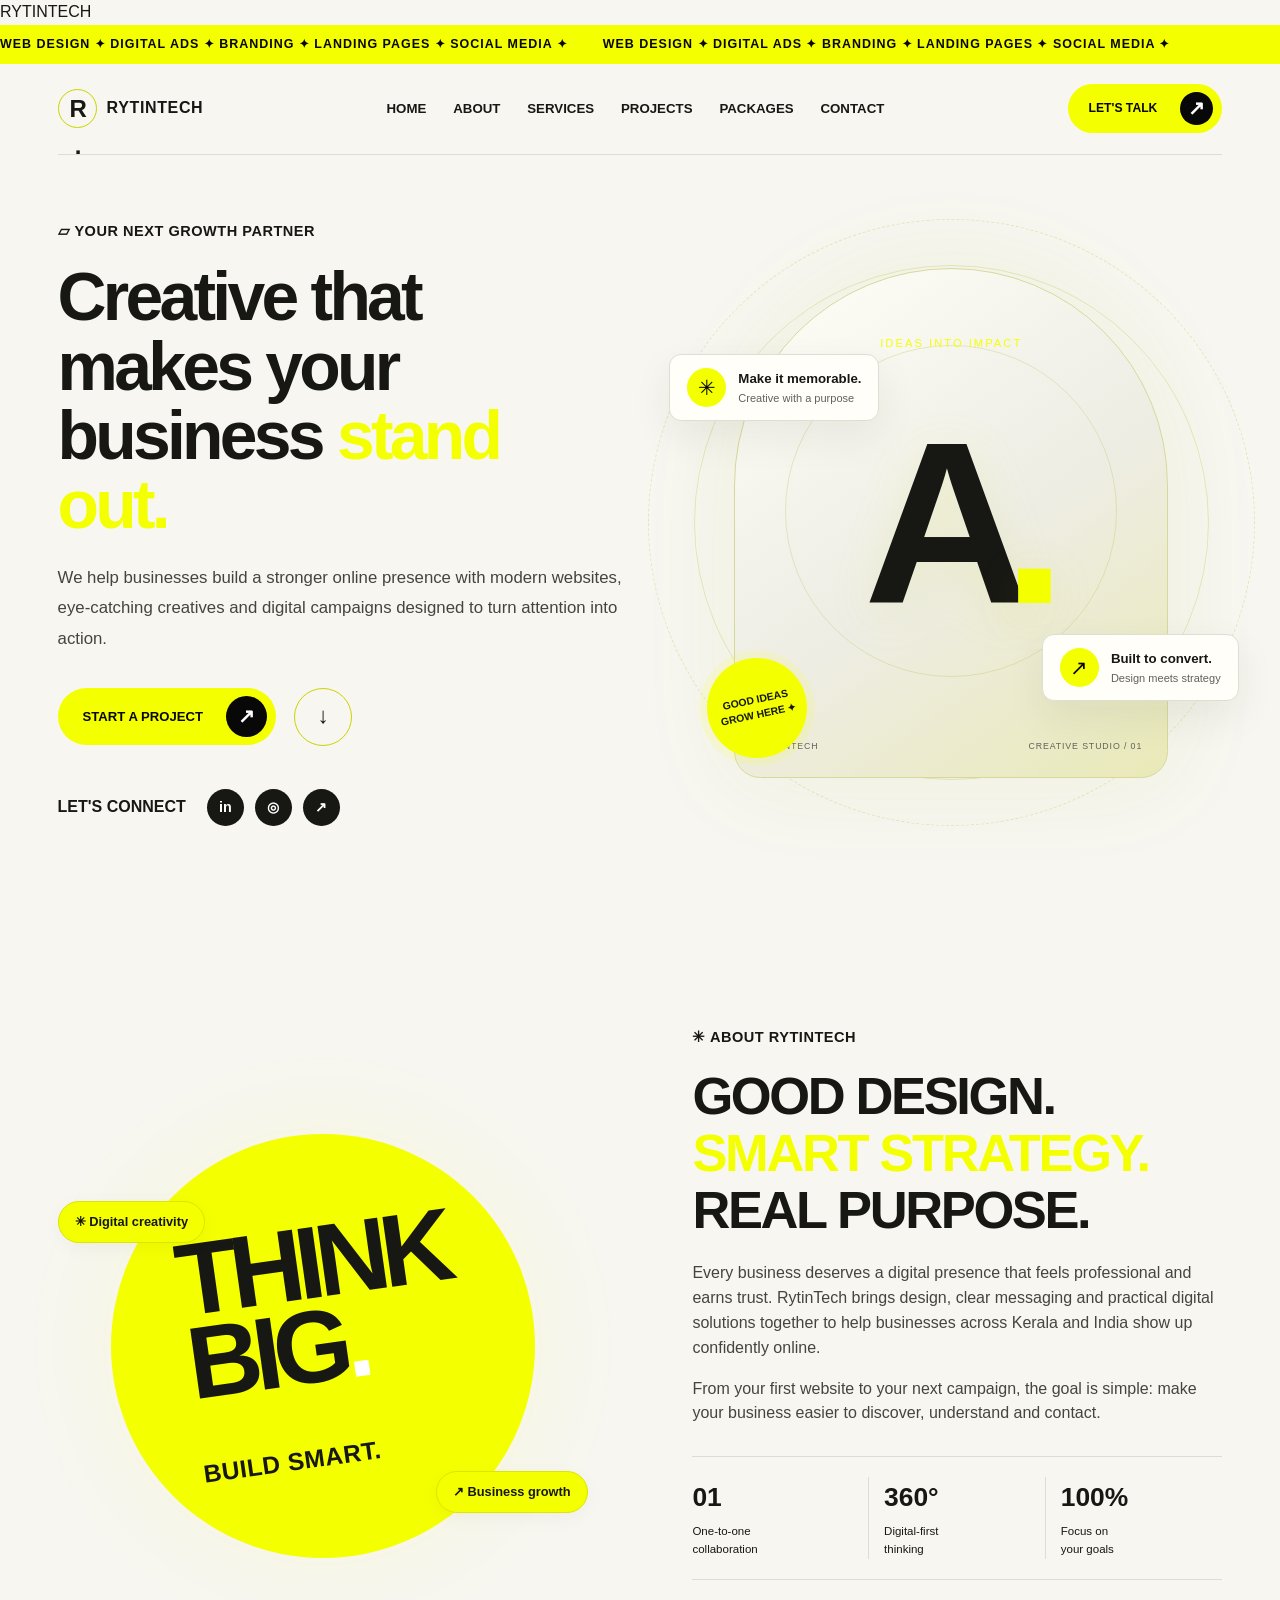
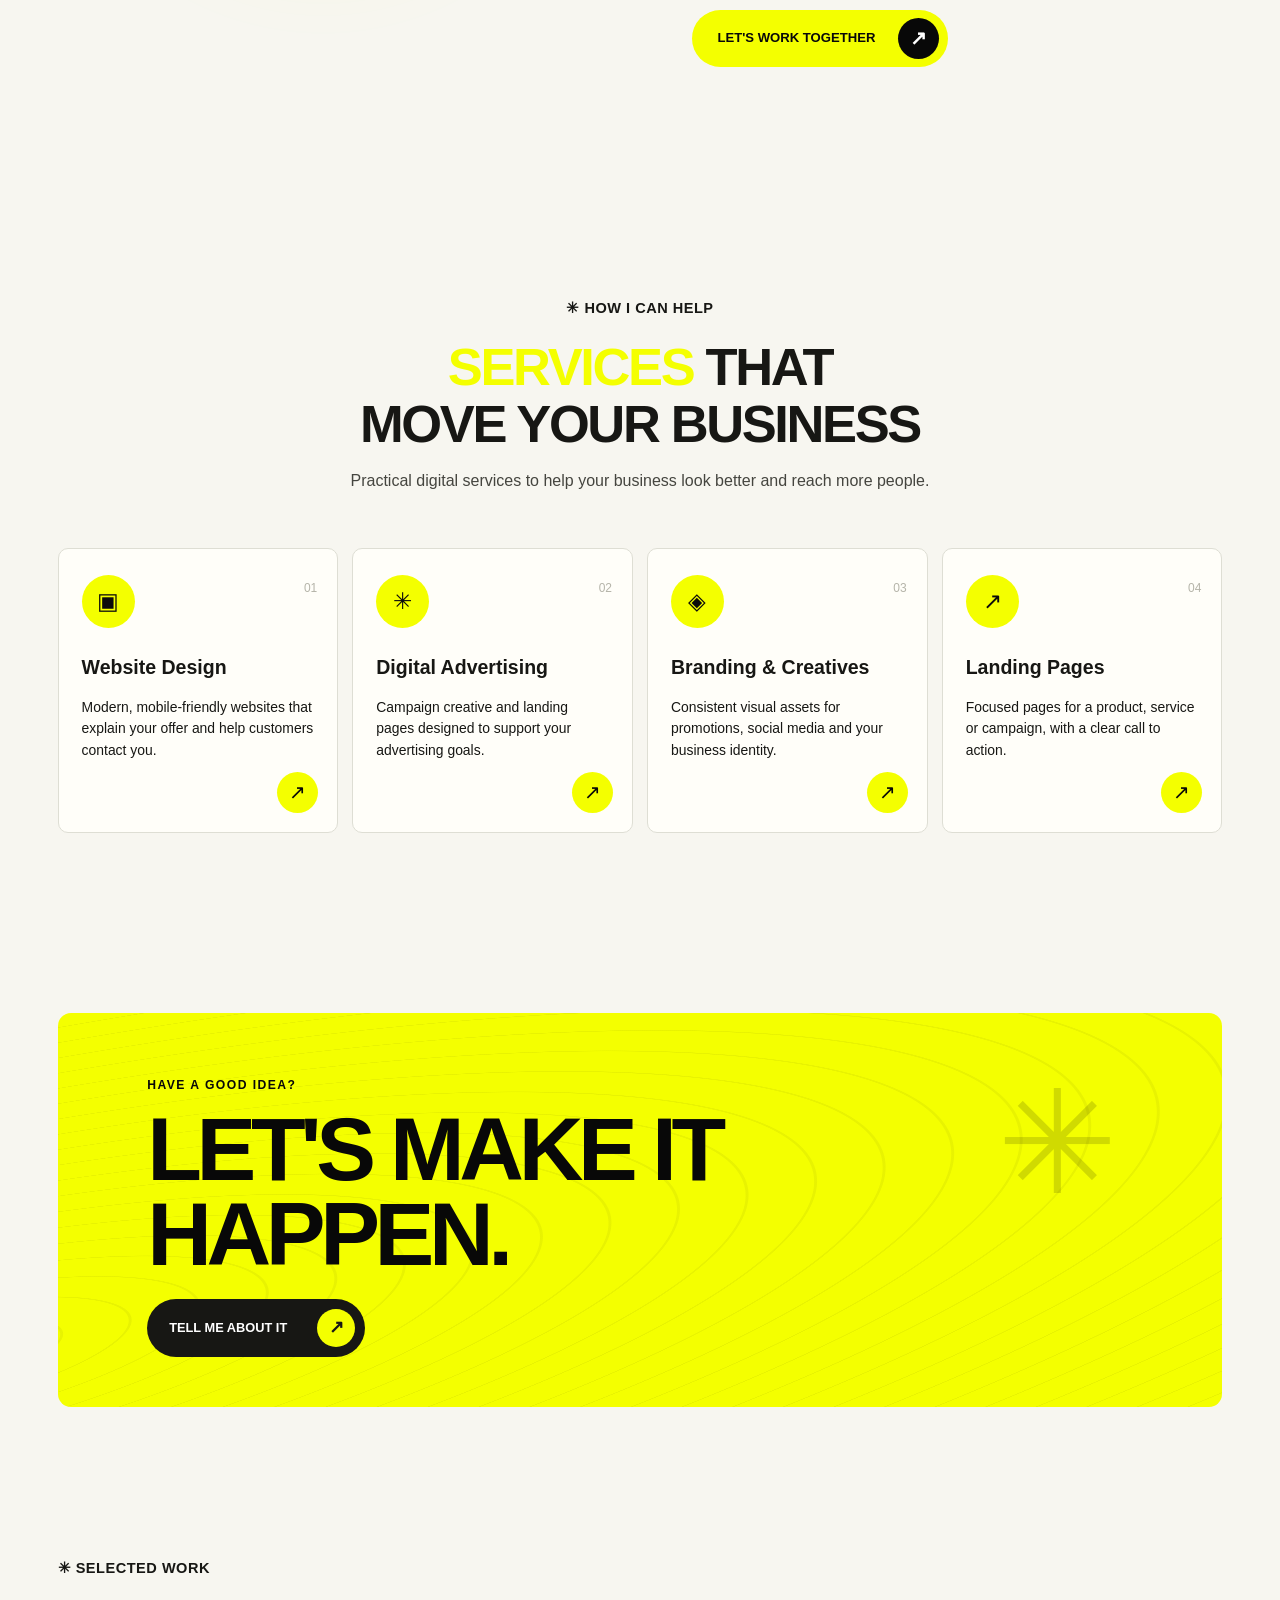
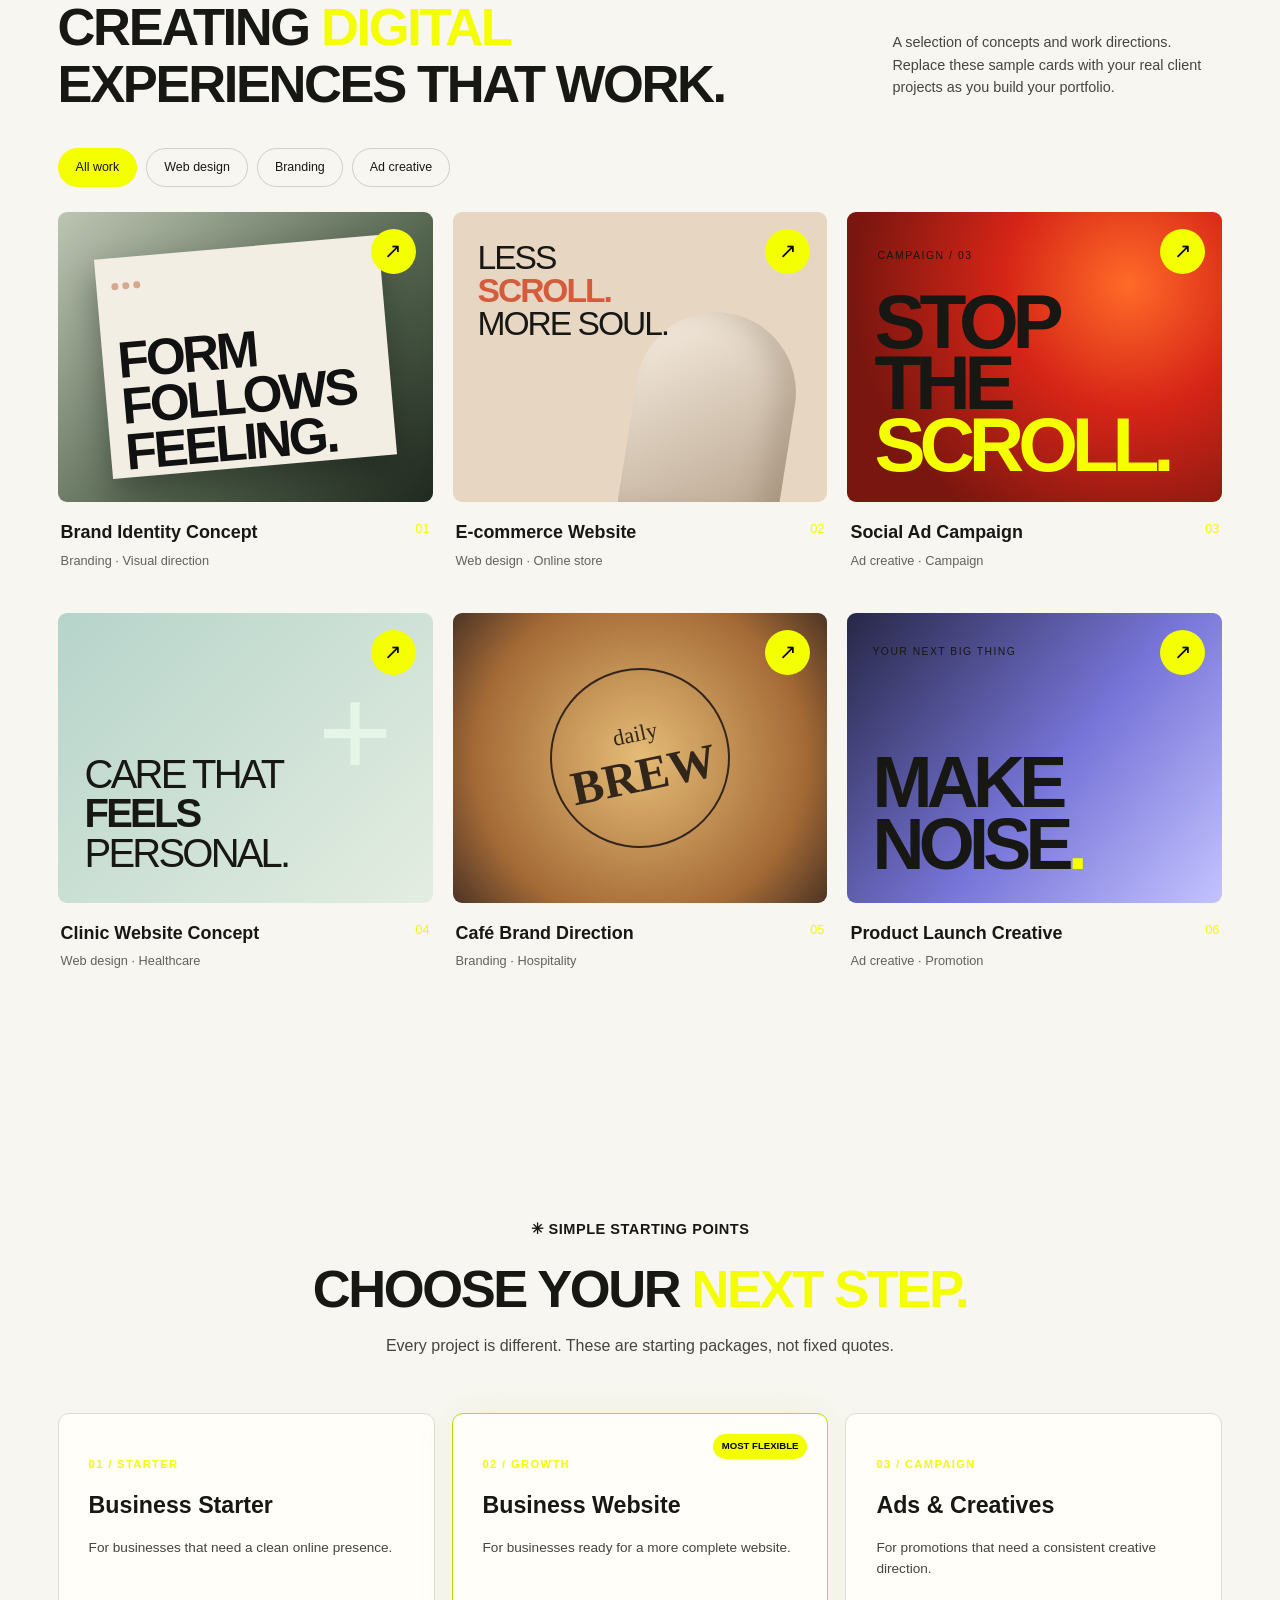
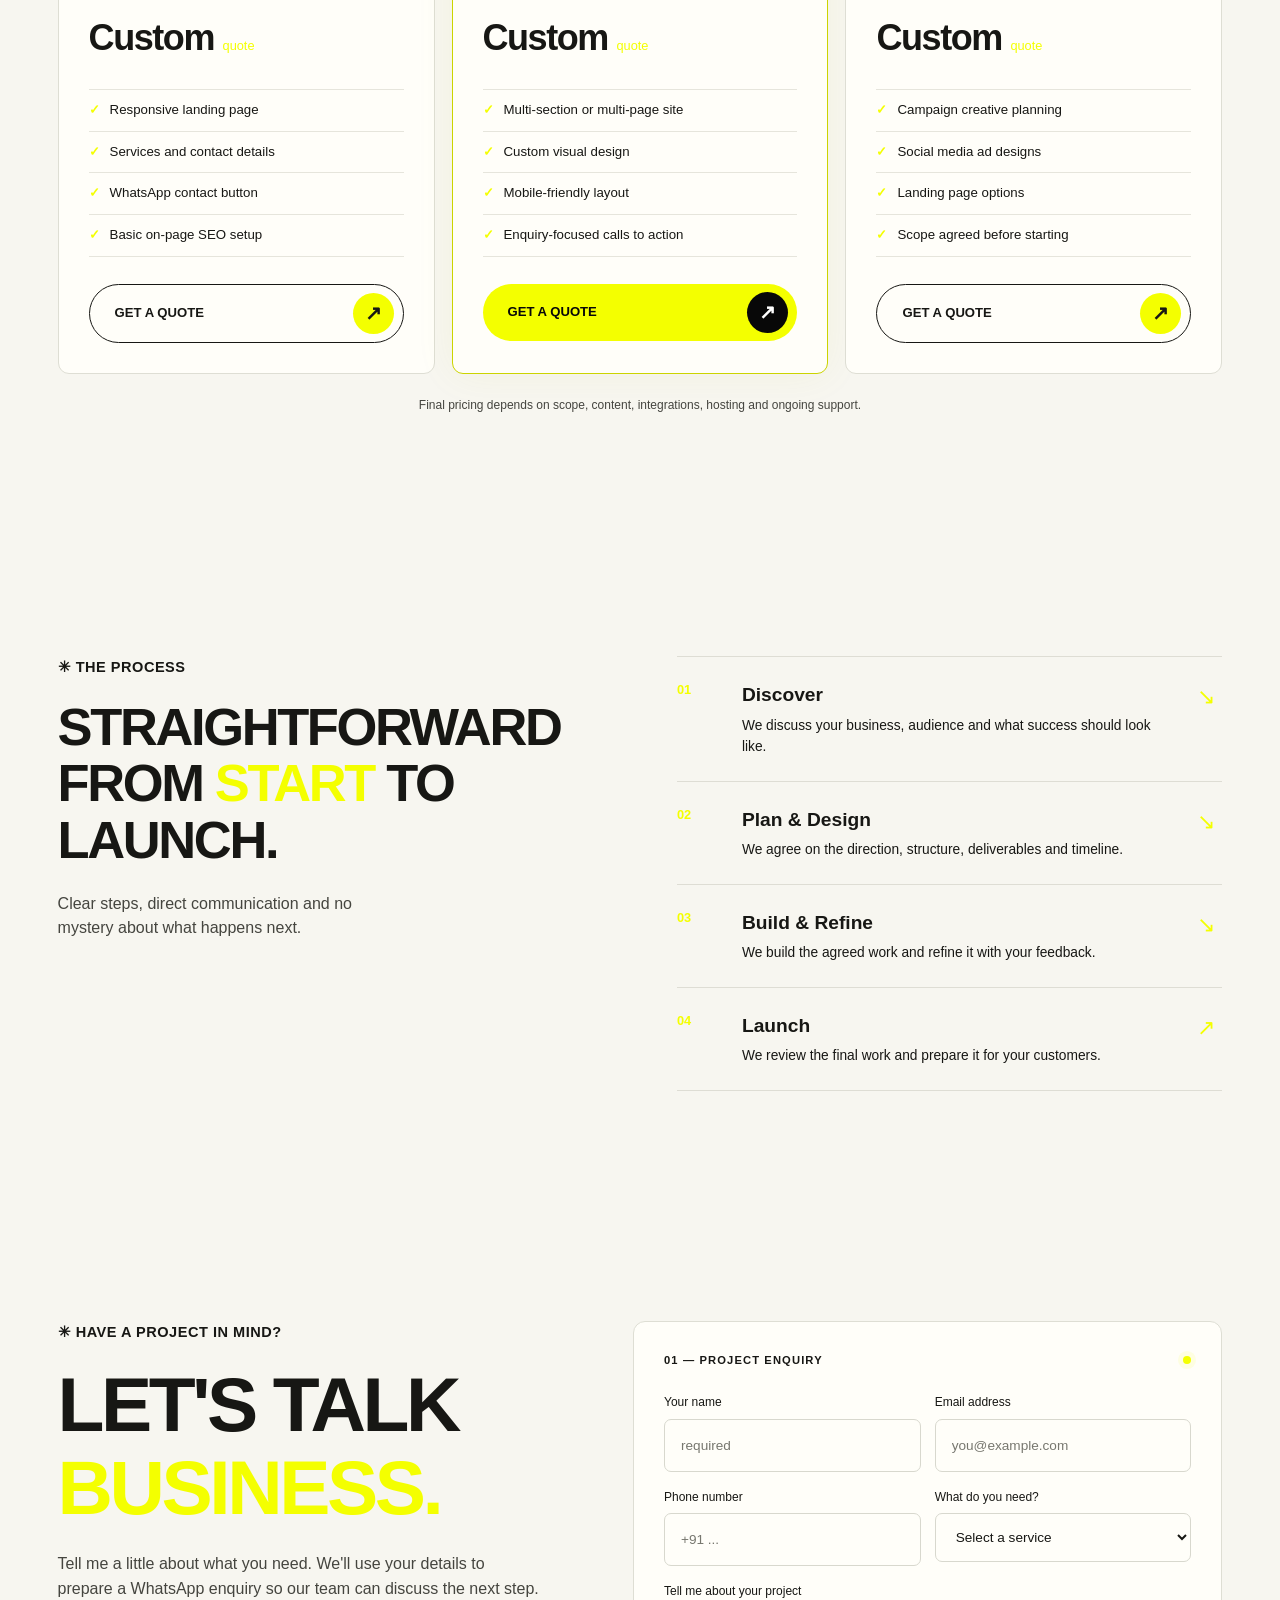
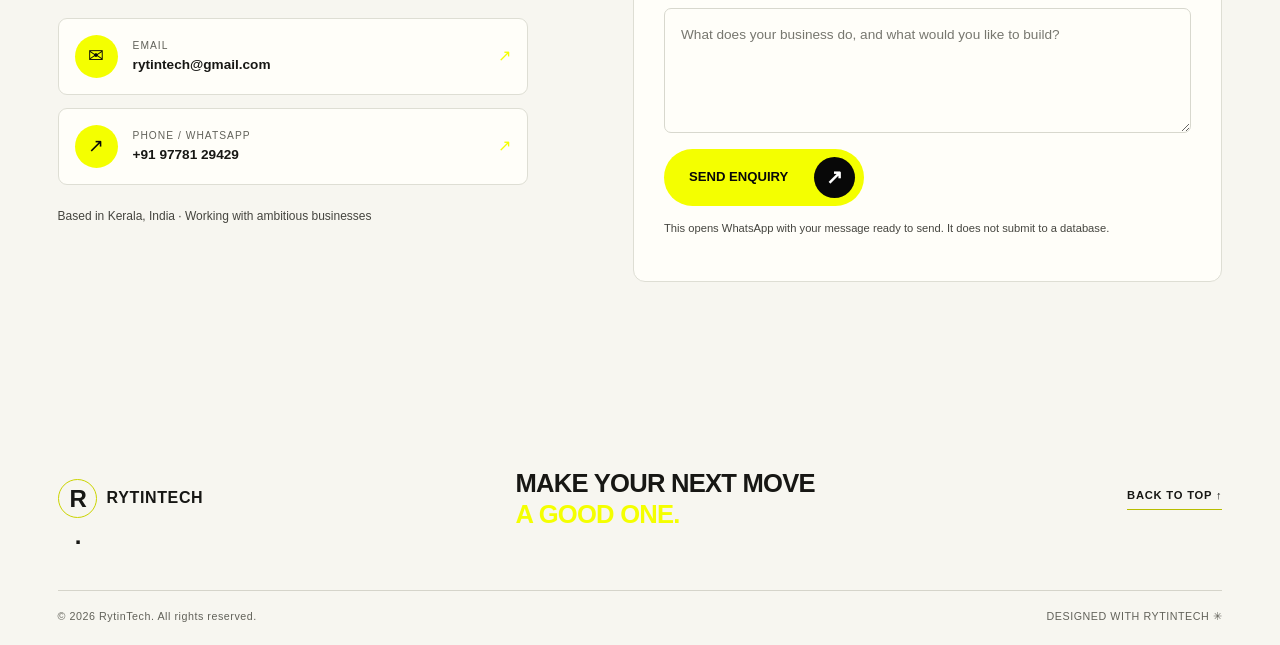
==== commit 45ea8b38: "Update index.html" ====
--- a/index.html
+++ b/index.html
@@ -58,6 +58,11 @@
   <link rel="stylesheet" href="style.css">
 </head>
 <body>
+
+<div class="intro-loader" aria-label="Loading RytinTech website">
+  <div class="loader-word">RYTINTECH</div>
+  <div class="loader-line"><span></span></div>
+</div>
   <div class="topline" aria-hidden="true"><div class="ticker-track">
     <span>WEB DESIGN ✦ DIGITAL ADS ✦ BRANDING ✦ LANDING PAGES ✦ SOCIAL MEDIA ✦</span>
     <span>WEB DESIGN ✦ DIGITAL ADS ✦ BRANDING ✦ LANDING PAGES ✦ SOCIAL MEDIA ✦</span>
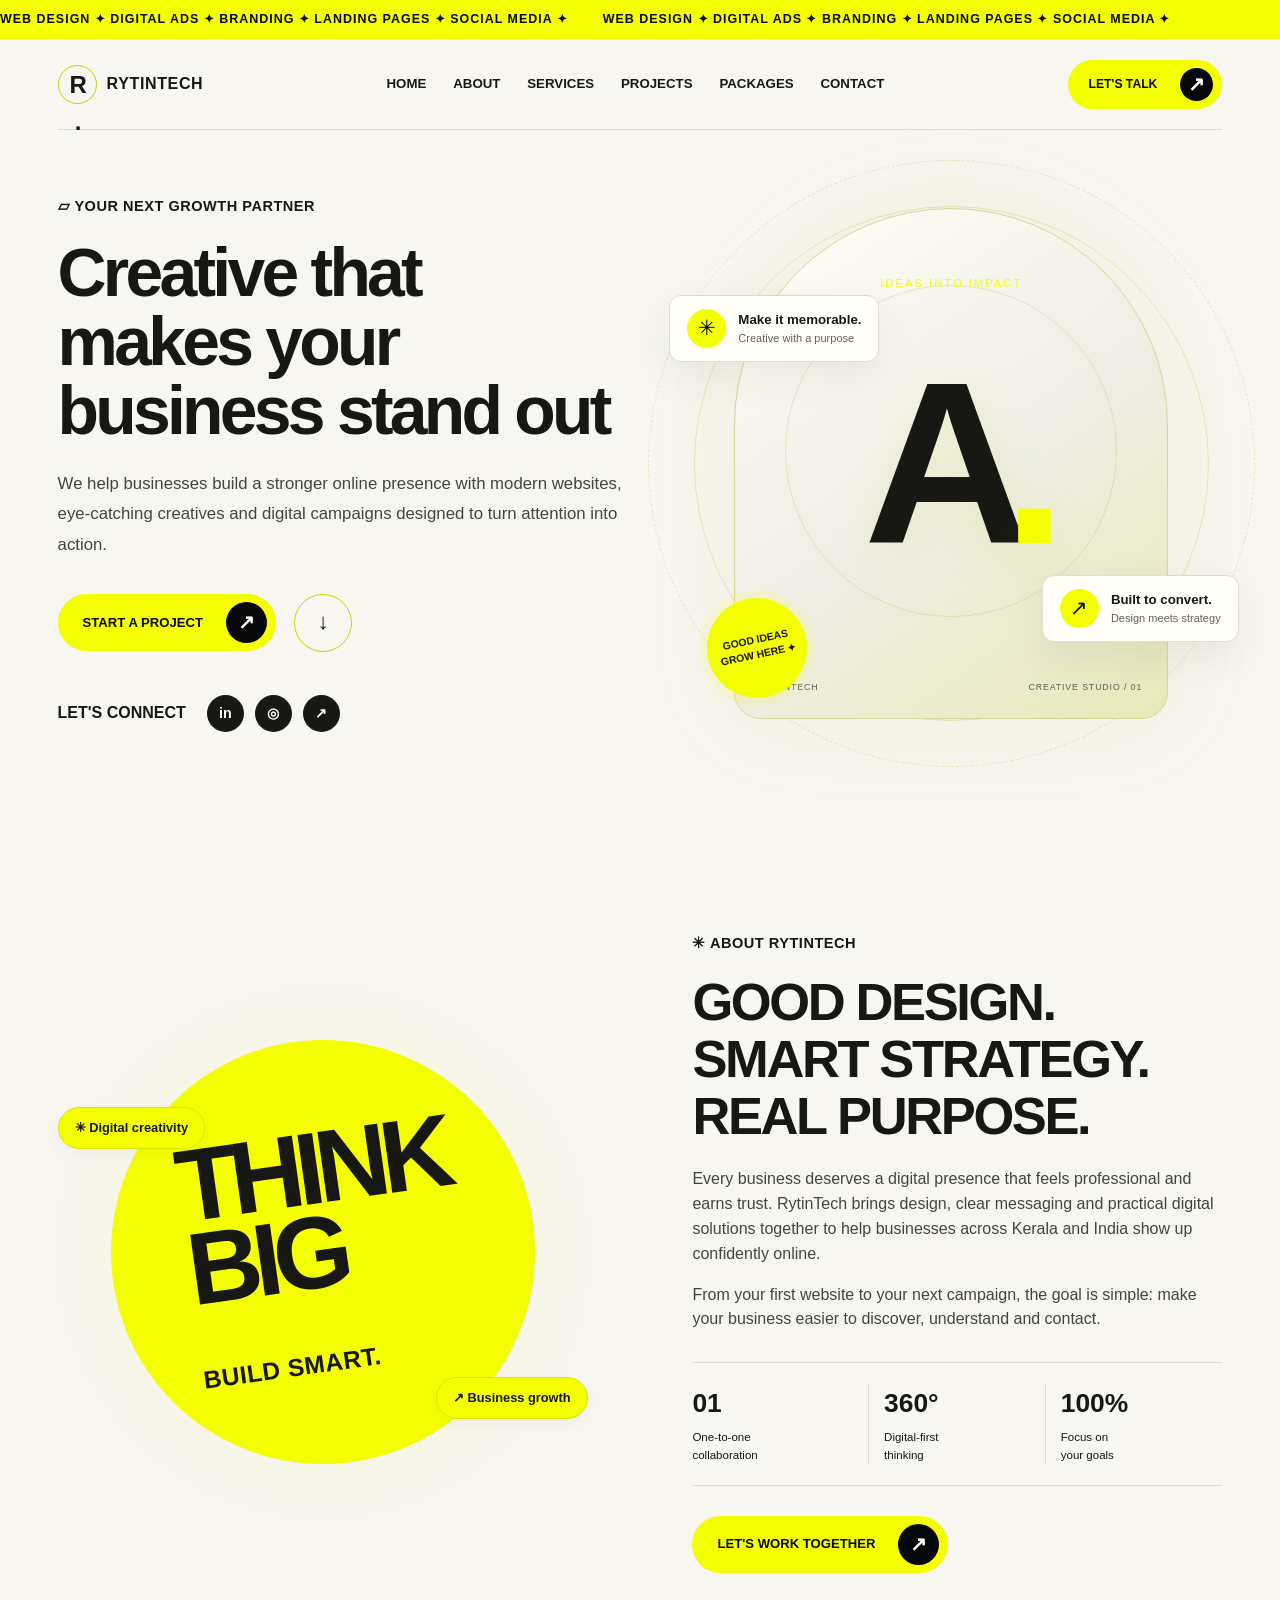
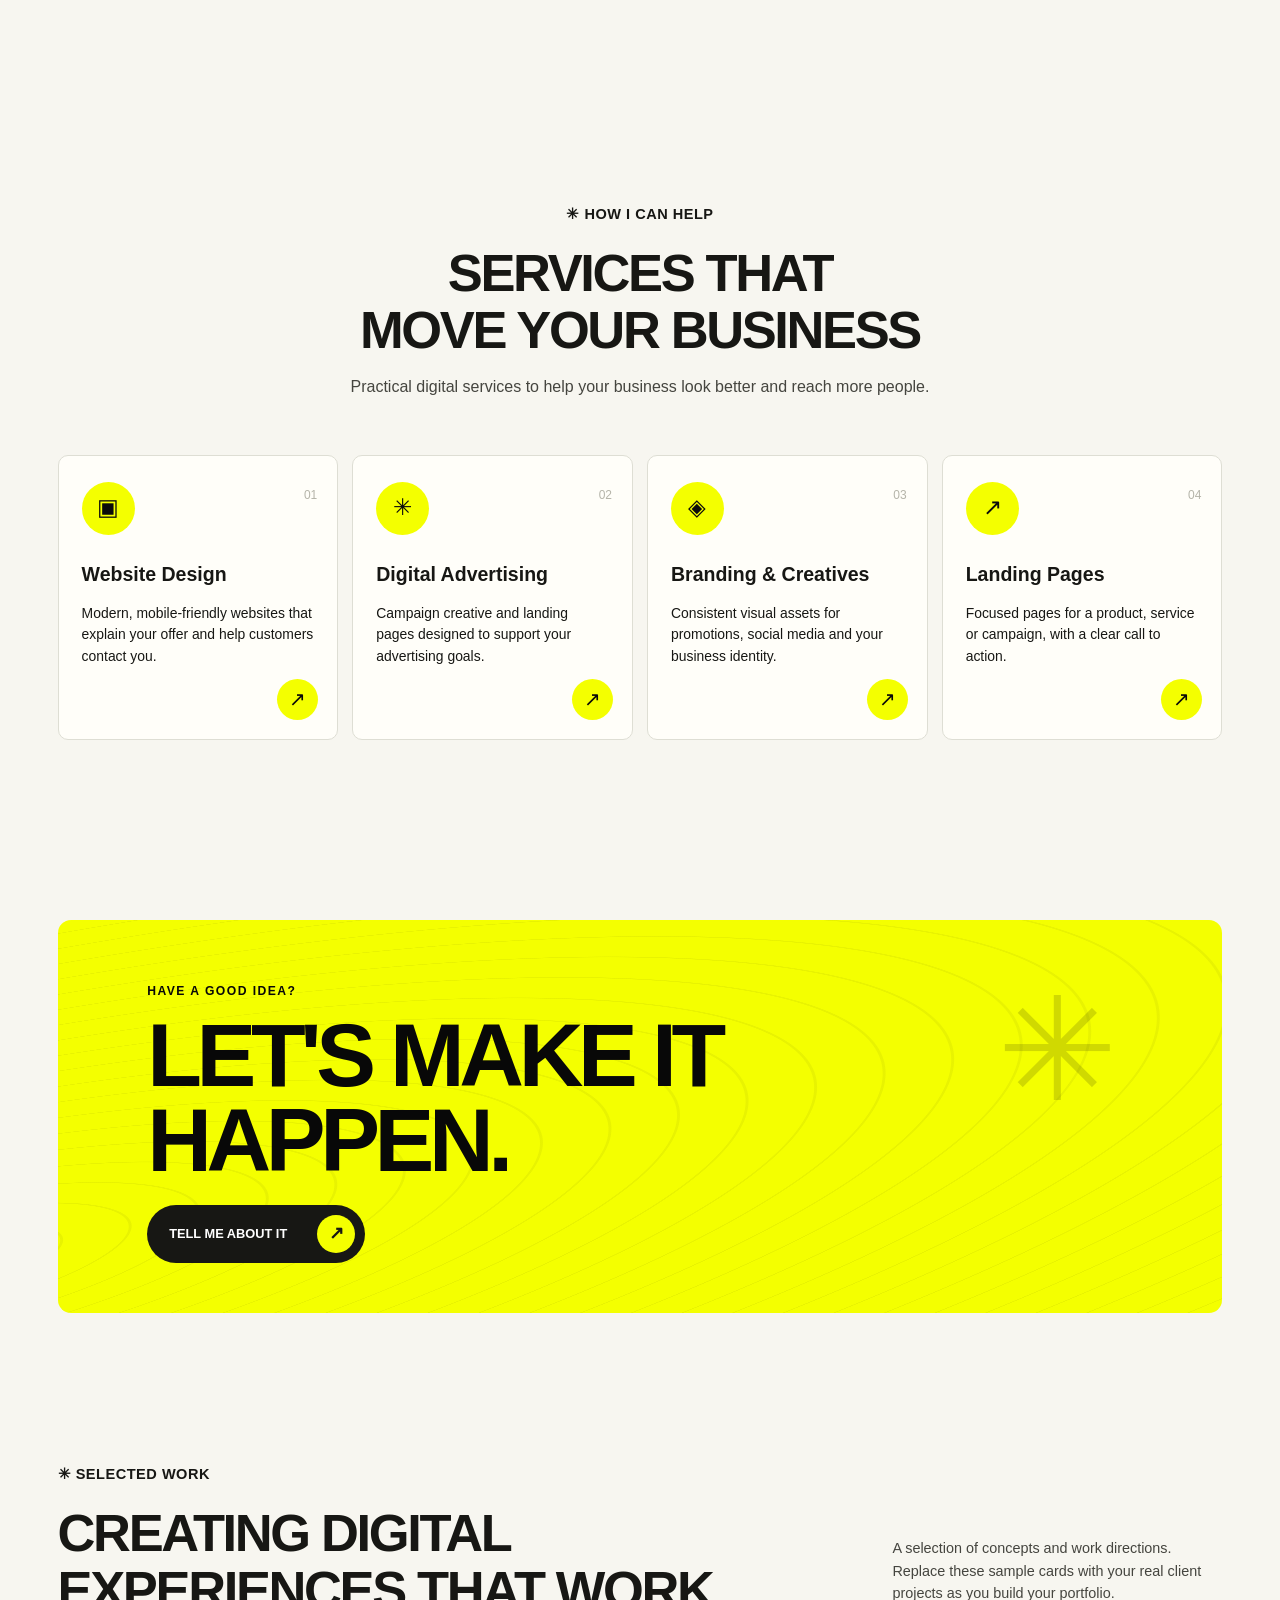
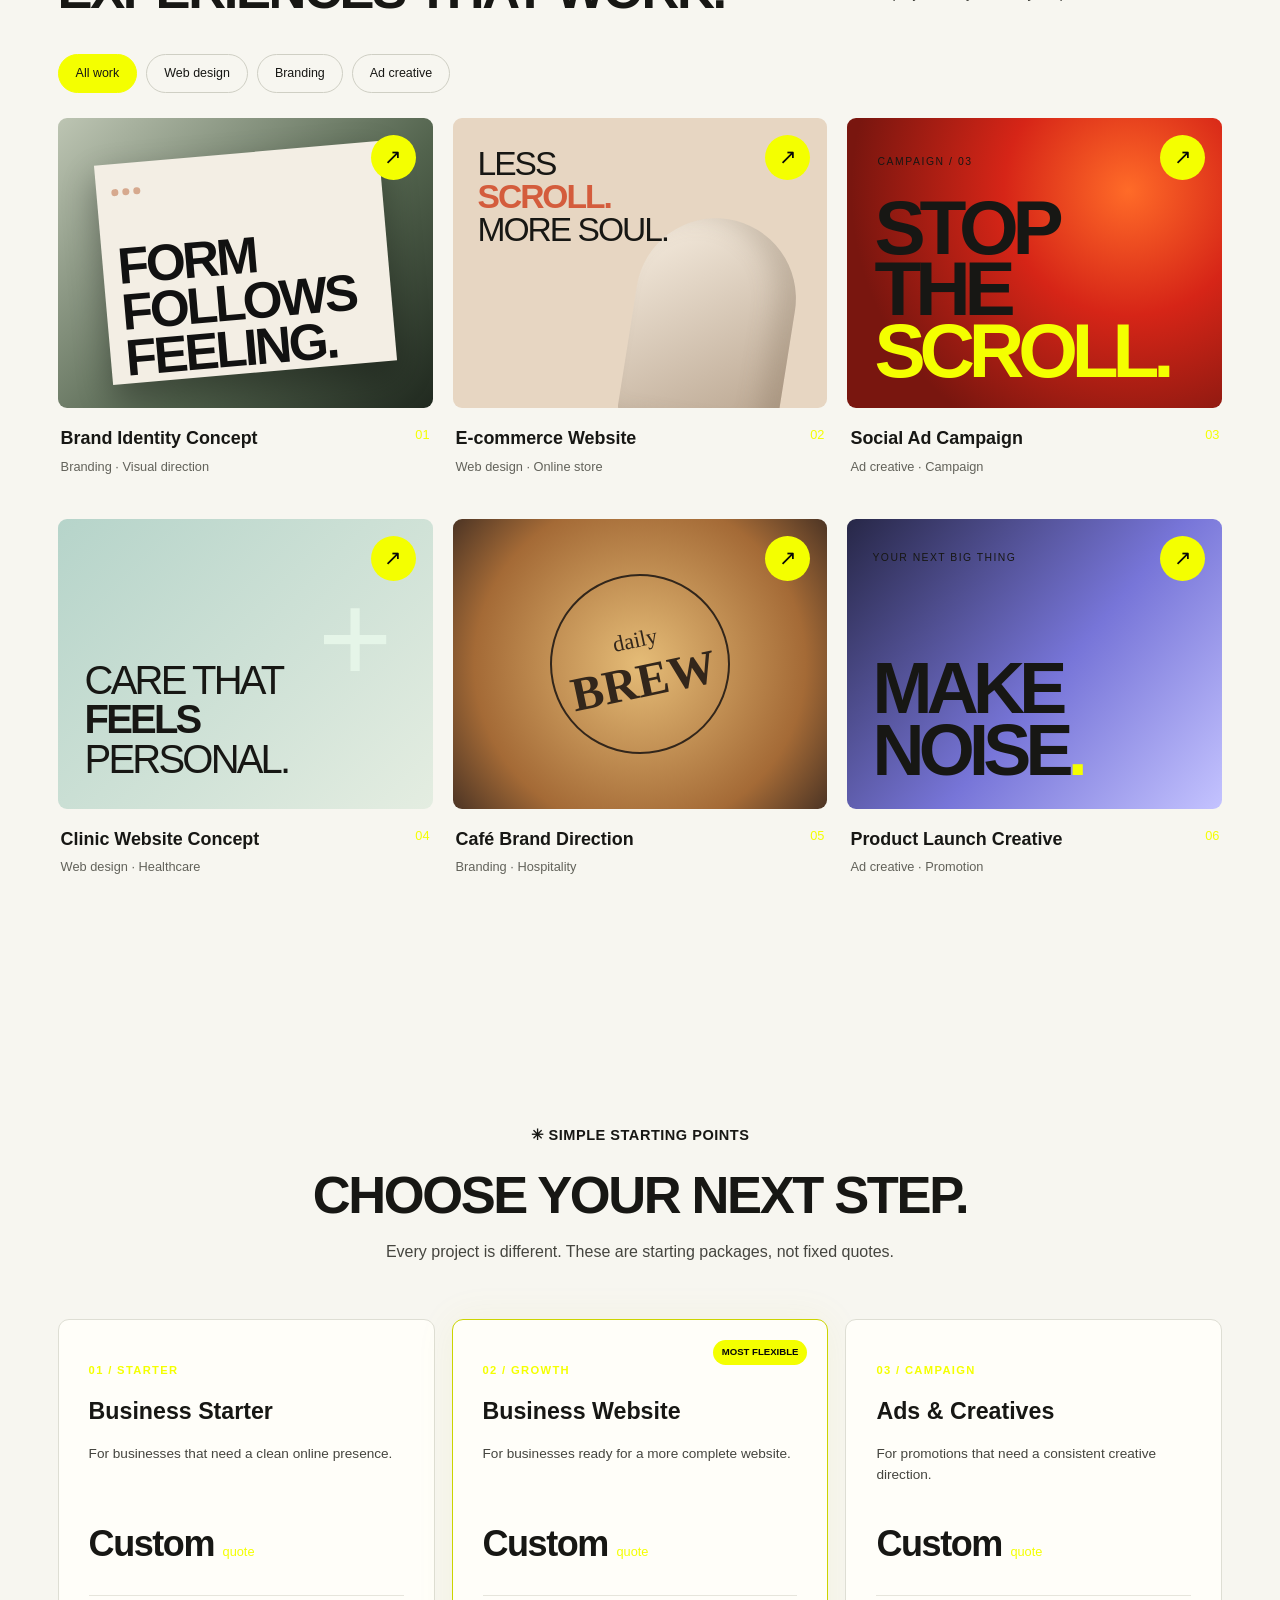
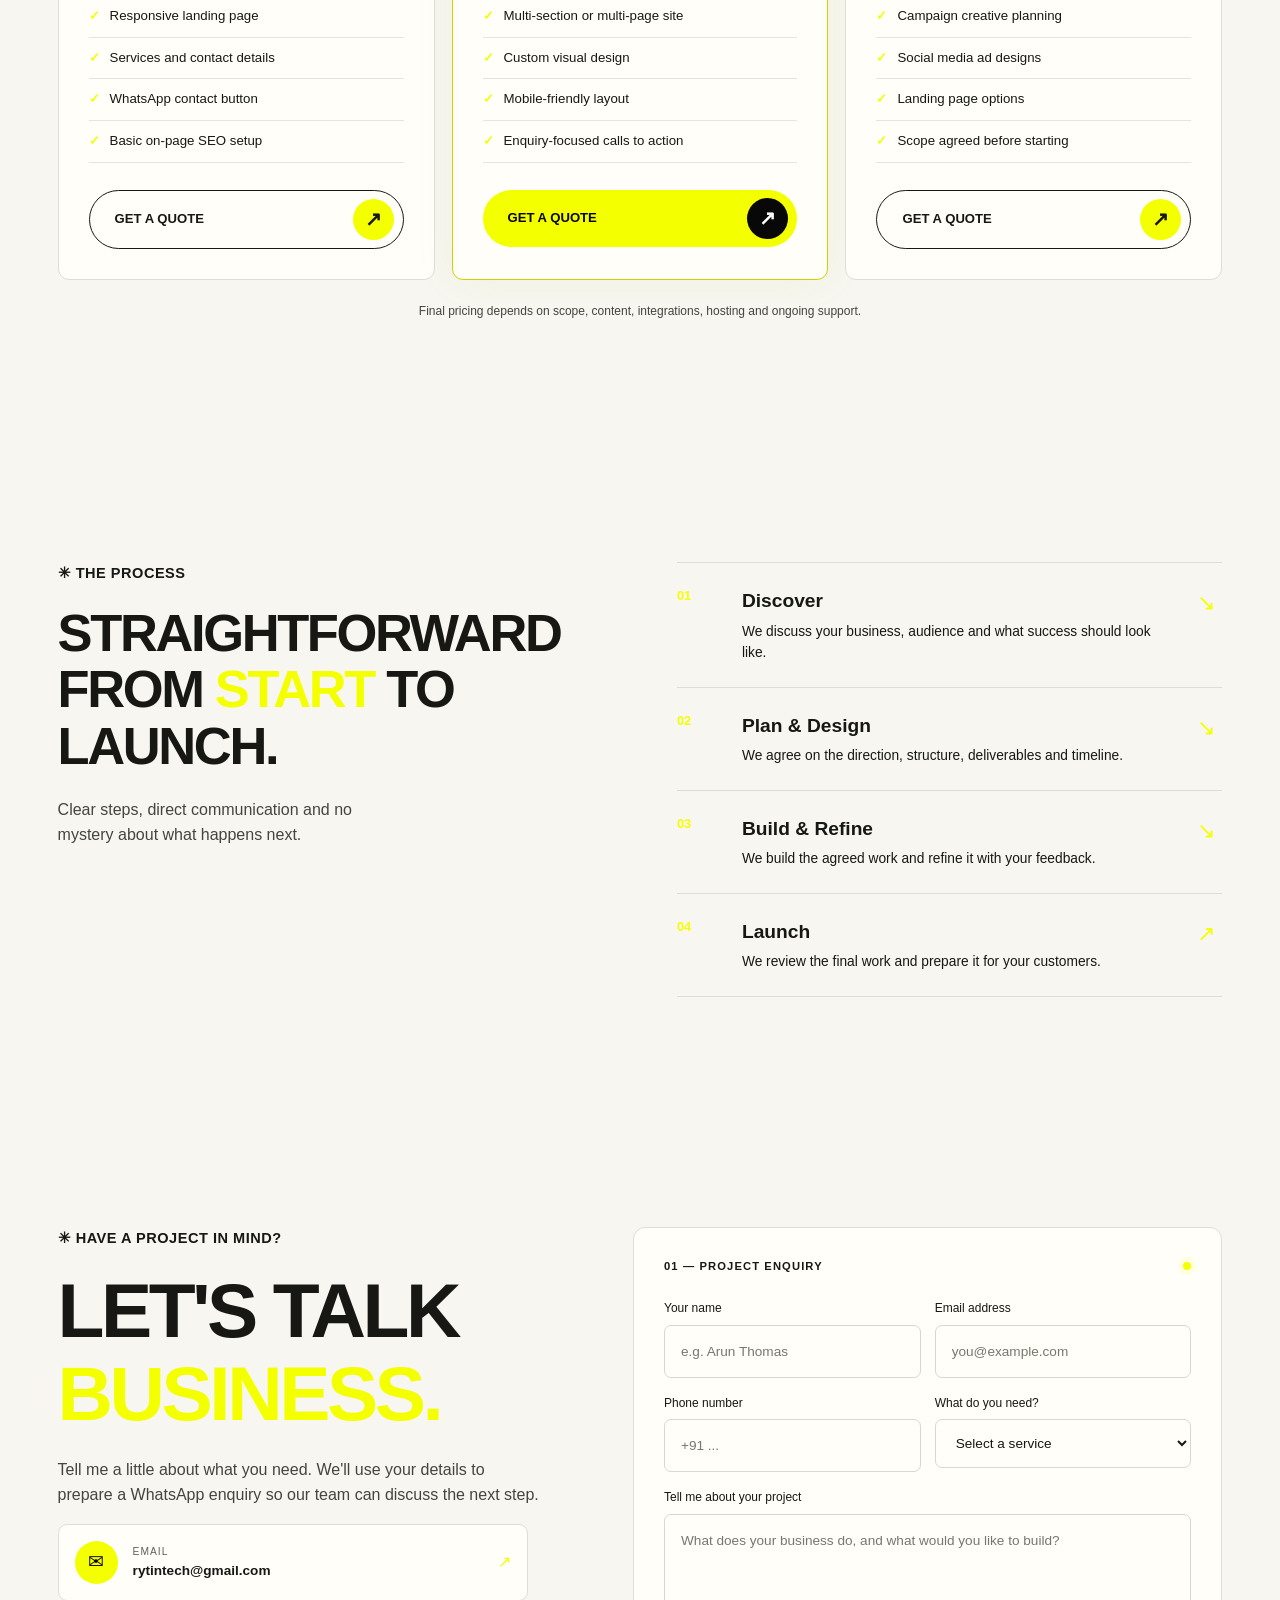
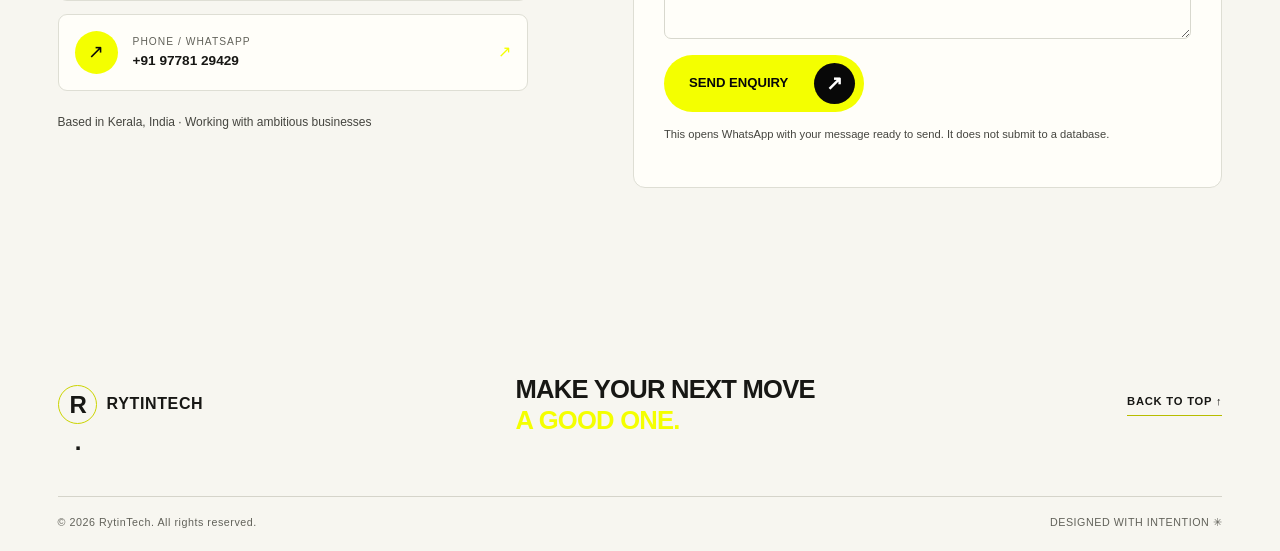
==== commit 0cef1a45: "Update index.html" ====
--- a/index.html
+++ b/index.html
@@ -82,7 +82,7 @@
     <section class="hero section-wrap" id="home">
       <div class="hero-copy reveal">
         <p class="eyebrow"><span class="stack-icon">▱</span> YOUR NEXT GROWTH PARTNER</p>
-        <h1>Creative that<br>makes your business <span class="accent">stand out.</span></h1>
+        <h1>Creative that<br>makes your business stand out  </h1>
         <p class="hero-description">We help businesses build a stronger online presence with modern websites, eye-catching creatives and digital campaigns designed to turn attention into action.</p>
         <div class="hero-actions"><a class="pill-button" href="#contact">START A PROJECT <span class="arrow">↗</span></a><a class="round-play" href="#projects" aria-label="Explore projects">↓</a></div>
         <div class="social-row"><span>LET'S CONNECT</span><a href="#contact" aria-label="Contact">in</a><a href="#contact" aria-label="Instagram">◎</a><a href="#contact" aria-label="WhatsApp">↗</a></div>
@@ -101,8 +101,8 @@
     </section>
 
     <section class="about section-wrap section-pad" id="about">
-      <div class="about-art reveal"><div class="yellow-disc"></div><div class="about-type">THINK<br>BIG<span>.</span><br><small>BUILD SMART.</small></div><div class="service-chip chip-a">✳ Digital creativity</div><div class="service-chip chip-b">↗ Business growth</div></div>
-      <div class="about-copy reveal"><p class="eyebrow">✳ ABOUT RYTINTECH</p><h2>GOOD DESIGN.<br><span class="accent">SMART STRATEGY.</span><br>REAL PURPOSE.</h2>
+      <div class="about-art reveal"><div class="yellow-disc"></div><div class="about-type">THINK<br>BIG<br><small>BUILD SMART.</small></div><div class="service-chip chip-a">✳ Digital creativity</div><div class="service-chip chip-b">↗ Business growth</div></div>
+      <div class="about-copy reveal"><p class="eyebrow">✳ ABOUT RYTINTECH</p><h2>GOOD DESIGN.<br> SMART STRATEGY.<br>REAL PURPOSE.</h2>
         <p>Every business deserves a digital presence that feels professional and earns trust. RytinTech brings design, clear messaging and practical digital solutions together to help businesses across Kerala and India show up confidently online.</p>
         <p class="muted">From your first website to your next campaign, the goal is simple: make your business easier to discover, understand and contact.</p>
         <div class="stats-row"><div><strong>01</strong><span>One-to-one<br>collaboration</span></div><div><strong>360°</strong><span>Digital-first<br>thinking</span></div><div><strong>100%</strong><span>Focus on<br>your goals</span></div></div>
@@ -112,7 +112,7 @@
 
     <section class="services section-pad" id="services">
       <div class="section-wrap">
-        <div class="section-heading centered reveal"><p class="eyebrow">✳ HOW I CAN HELP</p><h2><span class="accent">SERVICES</span> THAT<br>MOVE YOUR BUSINESS</h2><p class="muted">Practical digital services to help your business look better and reach more people.</p></div>
+        <div class="section-heading centered reveal"><p class="eyebrow">✳ HOW I CAN HELP</p><h2> SERVICES THAT<br>MOVE YOUR BUSINESS</h2><p class="muted">Practical digital services to help your business look better and reach more people.</p></div>
         <div class="service-grid">
           <article class="service-card reveal"><div class="service-icon">▣</div><h3>Website Design</h3><p>Modern, mobile-friendly websites that explain your offer and help customers contact you.</p><a class="circle-arrow" href="#contact" aria-label="Enquire about website design">↗</a><div class="service-number">01</div></article>
           <article class="service-card reveal"><div class="service-icon">✳</div><h3>Digital Advertising</h3><p>Campaign creative and landing pages designed to support your advertising goals.</p><a class="circle-arrow" href="#contact" aria-label="Enquire about digital advertising">↗</a><div class="service-number">02</div></article>
@@ -125,7 +125,7 @@
     <section class="cta-banner section-wrap reveal"><p>HAVE A GOOD IDEA?</p><h2>LET'S MAKE IT<br><span>HAPPEN.</span></h2><a class="dark-button" href="#contact">TELL ME ABOUT IT <span>↗</span></a><div class="banner-star">✳</div></section>
 
     <section class="projects section-wrap section-pad" id="projects">
-      <div class="projects-heading reveal"><div><p class="eyebrow">✳ SELECTED WORK</p><h2>CREATING <span class="accent">DIGITAL</span><br>EXPERIENCES THAT WORK.</h2></div><p class="muted heading-side">A selection of concepts and work directions. Replace these sample cards with your real client projects as you build your portfolio.</p></div>
+      <div class="projects-heading reveal"><div><p class="eyebrow">✳ SELECTED WORK</p><h2>CREATING DIGITAL <br>EXPERIENCES THAT WORK.</h2></div><p class="muted heading-side">A selection of concepts and work directions. Replace these sample cards with your real client projects as you build your portfolio.</p></div>
       <div class="filter-row" aria-label="Filter projects"><button class="filter-btn active" data-filter="all">All work</button><button class="filter-btn" data-filter="web">Web design</button><button class="filter-btn" data-filter="brand">Branding</button><button class="filter-btn" data-filter="ads">Ad creative</button></div>
       <div class="project-grid">
         <article class="project-card reveal" data-category="brand"><a class="project-image art-brand" href="#contact" aria-label="Enquire about brand identity concept"><span class="mock-window"><i></i><i></i><i></i><b>FORM<br>FOLLOWS<br>FEELING.</b></span><span class="image-arrow">↗</span></a><div class="project-info"><div><h3>Brand Identity Concept</h3><p>Branding · Visual direction</p></div><span>01</span></div></article>
@@ -137,7 +137,7 @@
       </div>
     </section>
 
-    <section class="pricing section-pad" id="pricing"><div class="section-wrap"><div class="section-heading centered reveal"><p class="eyebrow">✳ SIMPLE STARTING POINTS</p><h2>CHOOSE YOUR <span class="accent">NEXT STEP.</span></h2><p class="muted">Every project is different. These are starting packages, not fixed quotes.</p></div>
+    <section class="pricing section-pad" id="pricing"><div class="section-wrap"><div class="section-heading centered reveal"><p class="eyebrow">✳ SIMPLE STARTING POINTS</p><h2>CHOOSE YOUR NEXT STEP.</h2><p class="muted">Every project is different. These are starting packages, not fixed quotes.</p></div>
       <div class="pricing-grid">
         <article class="price-card reveal"><p class="price-label">01 / STARTER</p><h3>Business Starter</h3><p class="price-desc">For businesses that need a clean online presence.</p><div class="price">Custom <small>quote</small></div><ul><li>Responsive landing page</li><li>Services and contact details</li><li>WhatsApp contact button</li><li>Basic on-page SEO setup</li></ul><a class="pill-button outline-button" href="#contact" data-package="Business Starter">GET A QUOTE <span class="arrow">↗</span></a></article>
         <article class="price-card featured reveal"><span class="popular">MOST FLEXIBLE</span><p class="price-label">02 / GROWTH</p><h3>Business Website</h3><p class="price-desc">For businesses ready for a more complete website.</p><div class="price">Custom <small>quote</small></div><ul><li>Multi-section or multi-page site</li><li>Custom visual design</li><li>Mobile-friendly layout</li><li>Enquiry-focused calls to action</li></ul><a class="pill-button" href="#contact" data-package="Business Website">GET A QUOTE <span class="arrow">↗</span></a></article>
@@ -157,14 +157,14 @@
       <a class="contact-detail" href="tel:+919778129429"><span>↗</span><div><small>PHONE / WHATSAPP</small><b>+91 97781 29429</b></div><i>↗</i></a>
       <p class="contact-location">Based in Kerala, India · Working with ambitious businesses</p></div>
       <form class="contact-form reveal" id="contactForm"><div class="form-heading"><span>01 — PROJECT ENQUIRY</span><span class="live-dot"></span></div>
-        <div class="form-row"><label>Your name<input type="text" id="name" name="name" placeholder= required></label><label>Email address<input type="email" id="email" name="email" placeholder="you@example.com" required></label></div>
+        <div class="form-row"><label>Your name<input type="text" id="name" name="name" placeholder="e.g. Arun Thomas" required></label><label>Email address<input type="email" id="email" name="email" placeholder="you@example.com" required></label></div>
         <div class="form-row"><label>Phone number<input type="tel" id="phone" name="phone" placeholder="+91 ..." ></label><label>What do you need?<select id="service" name="service" required><option value="">Select a service</option><option>Website Design</option><option>Digital Advertising</option><option>Branding & Creatives</option><option>Landing Page</option><option>Something else</option></select></label></div>
         <label>Tell me about your project<textarea id="message" name="message" rows="4" placeholder="What does your business do, and what would you like to build?" required></textarea></label>
         <button class="pill-button submit-button" type="submit">SEND ENQUIRY <span class="arrow">↗</span></button><p class="form-note">This opens WhatsApp with your message ready to send. It does not submit to a database.</p><p class="form-status" id="formStatus" aria-live="polite"></p>
       </form></div></section>
   </main>
 
-  <footer class="footer"><div class="section-wrap footer-main"><a class="brand" href="#home"><span class="brand-mark">R<span>.</span></span><span>RYTIN<b>TECH</b></span></a><p>MAKE YOUR NEXT MOVE<br><span class="accent">A GOOD ONE.</span></p><a class="back-top" href="#home">BACK TO TOP ↑</a></div><div class="section-wrap footer-bottom"><span>© <span id="year"></span> RytinTech. All rights reserved.</span><span>DESIGNED WITH RYTINTECH ✳</span></div></footer>
+  <footer class="footer"><div class="section-wrap footer-main"><a class="brand" href="#home"><span class="brand-mark">R<span>.</span></span><span>RYTIN<b>TECH</b></span></a><p>MAKE YOUR NEXT MOVE<br><span class="accent">A GOOD ONE.</span></p><a class="back-top" href="#home">BACK TO TOP ↑</a></div><div class="section-wrap footer-bottom"><span>© <span id="year"></span> RytinTech. All rights reserved.</span><span>DESIGNED WITH INTENTION ✳</span></div></footer>
   <script src="script.js"></script>
 </body>
 </html>
--- a/style.css
+++ b/style.css
@@ -138,3 +138,37 @@
 .outline-button { color: #171714; border-color: #171714; }
 .footer-bottom { color: #62625a; }
 .back-top { color: #171714; }
+
+
+/* ===== RYTINTECH INTRO LOADER ===== */
+.intro-loader{
+  position:fixed;
+  inset:0;
+  z-index:9999;
+  background:#111;
+  color:#fff;
+  display:flex;
+  flex-direction:column;
+  align-items:center;
+  justify-content:center;
+  transition:opacity .8s ease, visibility .8s ease;
+}
+.intro-loader.done{opacity:0;visibility:hidden;pointer-events:none}
+.loader-word{
+  font-family:Manrope, sans-serif;
+  font-size:clamp(38px,7vw,80px);
+  font-weight:800;
+  letter-spacing:-.06em;
+  clip-path:inset(0 100% 0 0);
+  animation:loaderText 1.5s cubic-bezier(.77,0,.18,1) .15s forwards;
+}
+.loader-word::after{content:".";color:#8585ff}
+.loader-line{width:150px;height:1px;background:#333;margin-top:22px;overflow:hidden}
+.loader-line span{display:block;width:100%;height:100%;background:#fff;transform:translateX(-100%);animation:loaderLine 1.4s ease .2s forwards}
+@keyframes loaderText{to{clip-path:inset(0 0 0 0)}}
+@keyframes loaderLine{to{transform:translateX(0)}}
+@media(prefers-reduced-motion:reduce){
+  .loader-word{clip-path:none;animation:none}
+  .loader-line span{transform:none;animation:none}
+  .intro-loader{transition:none}
+}
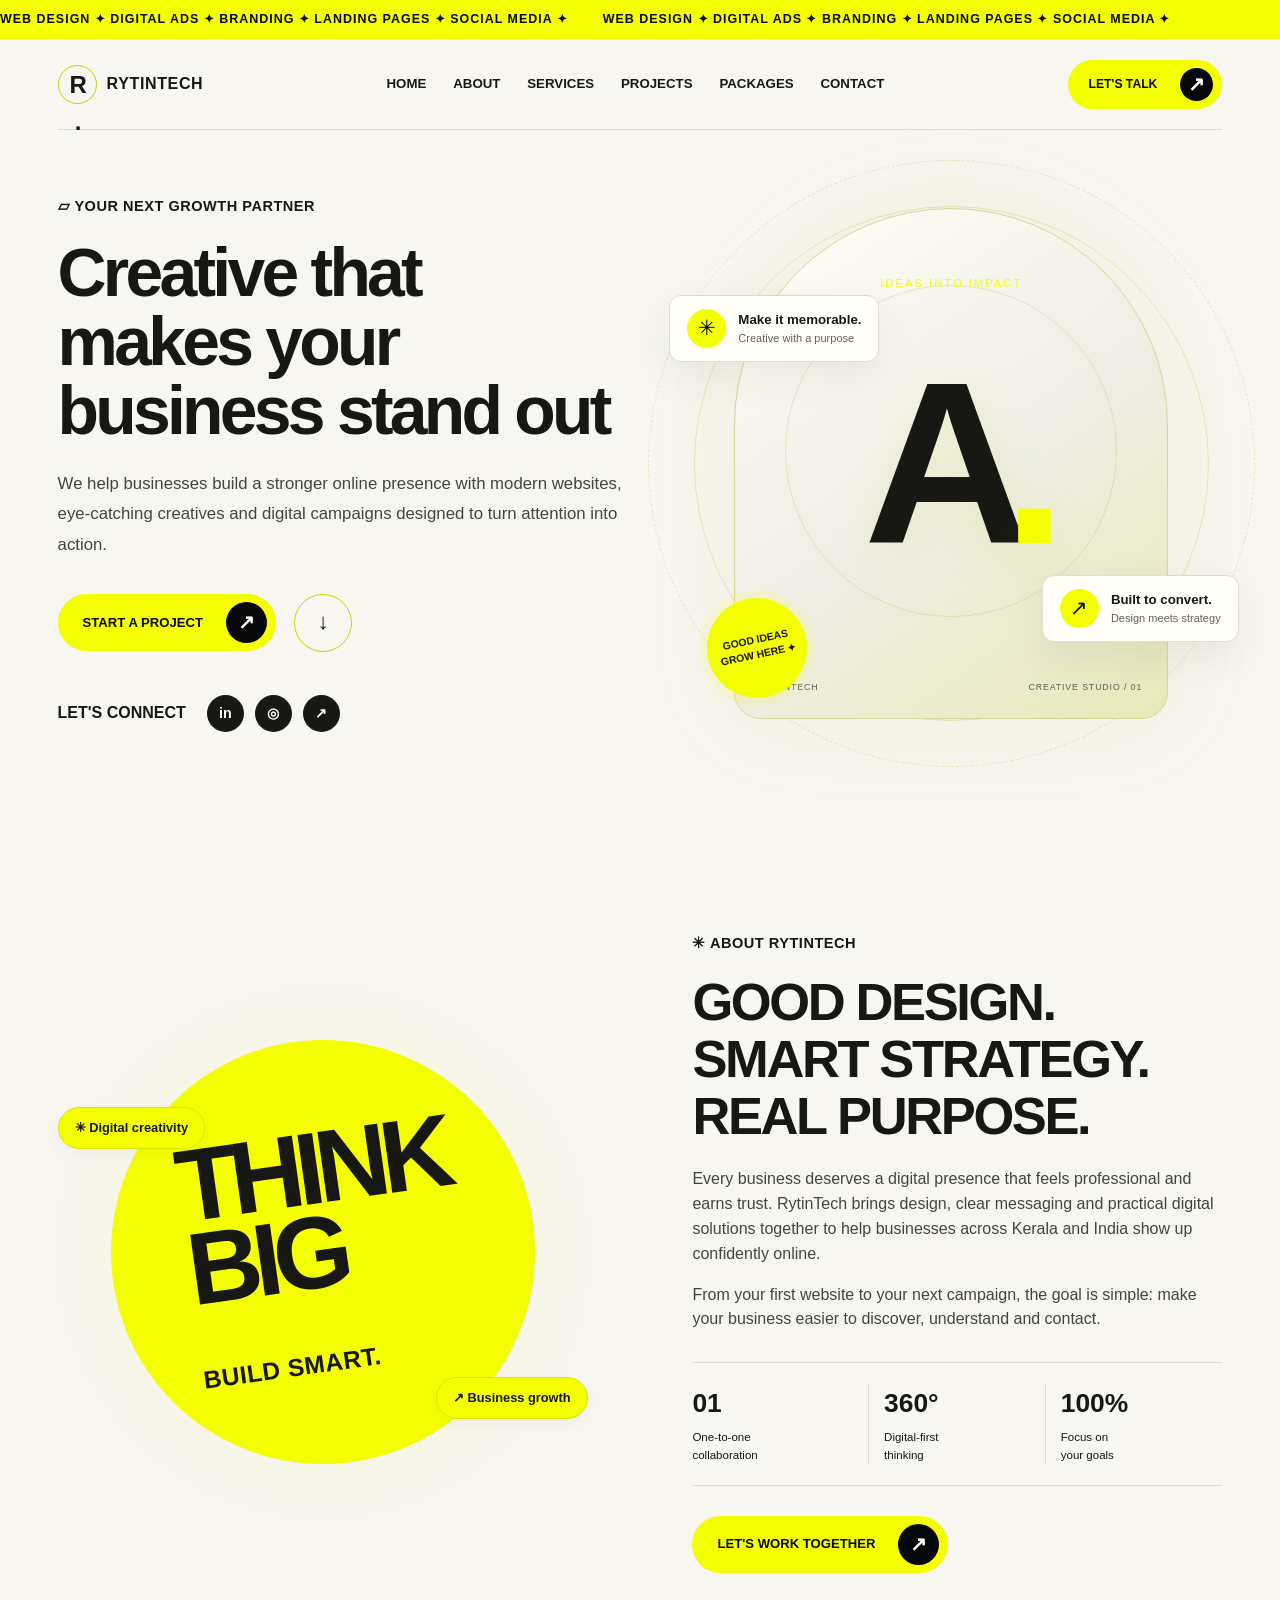
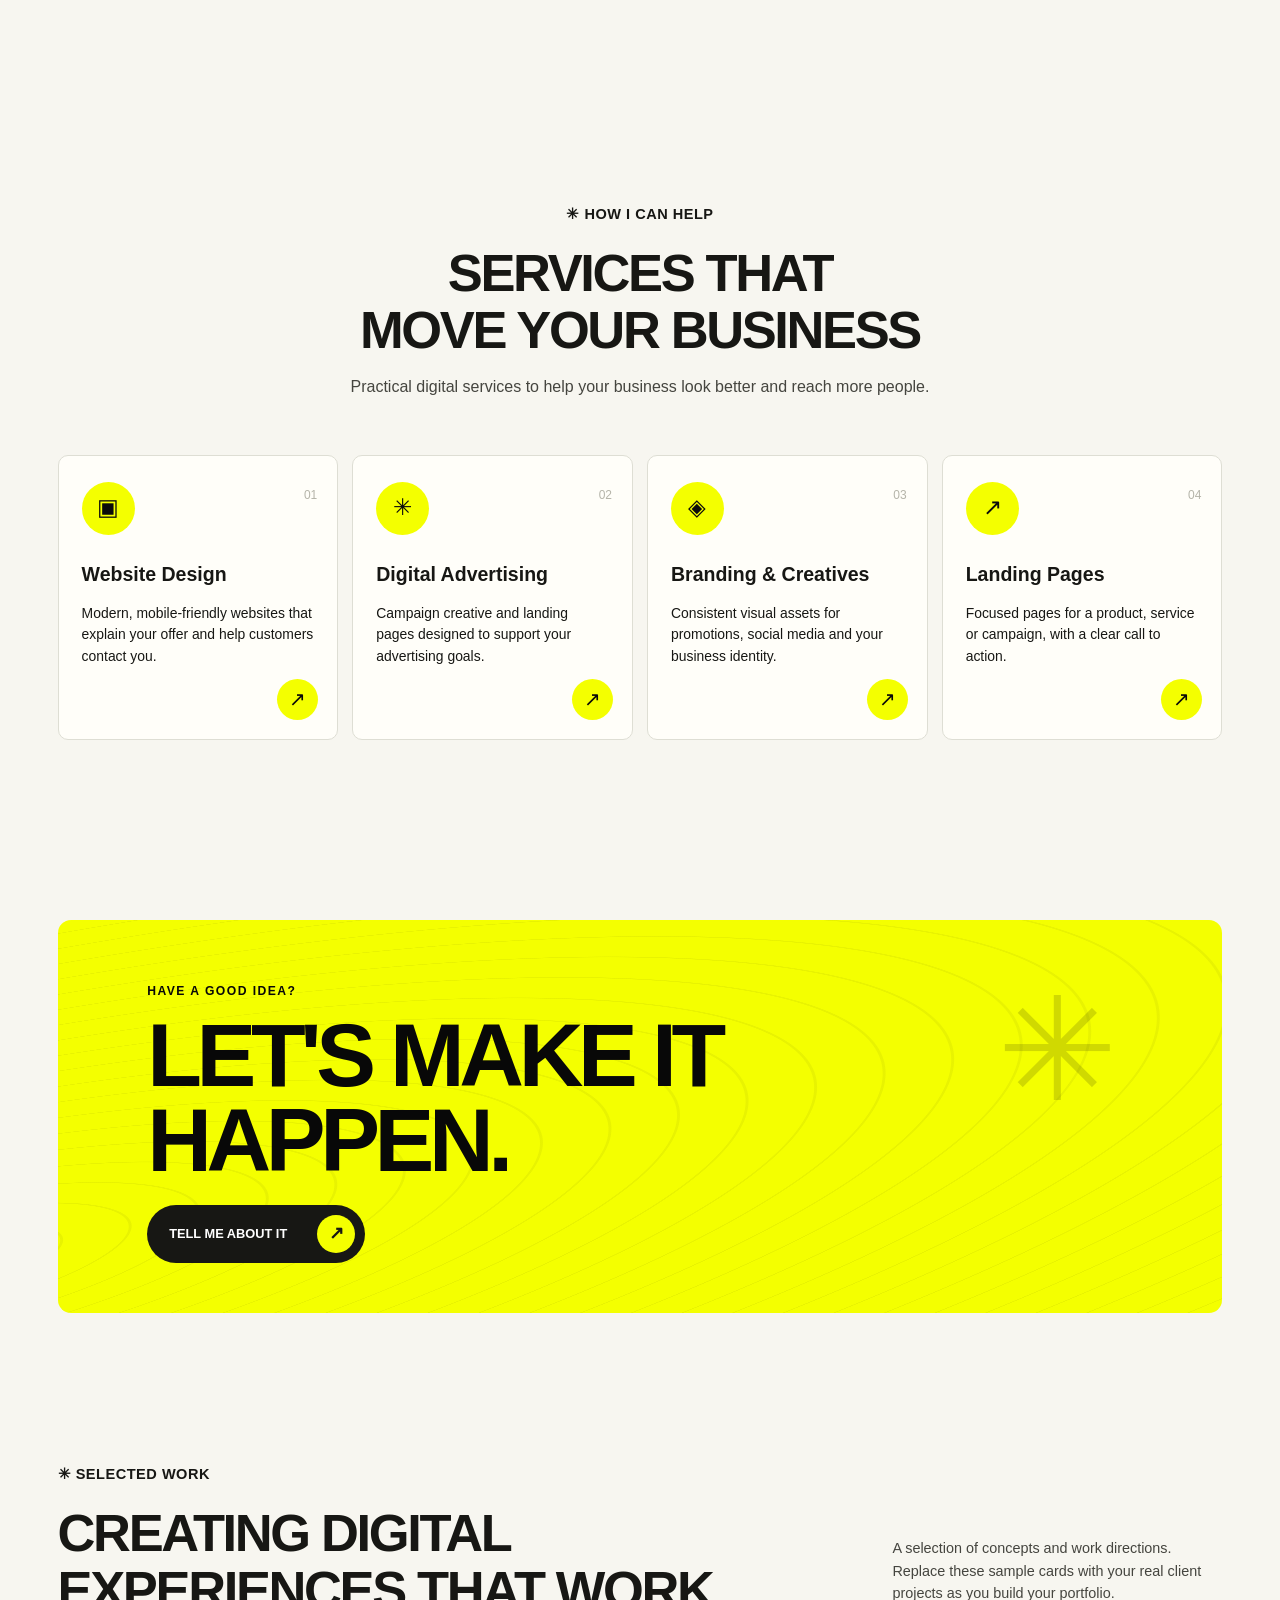
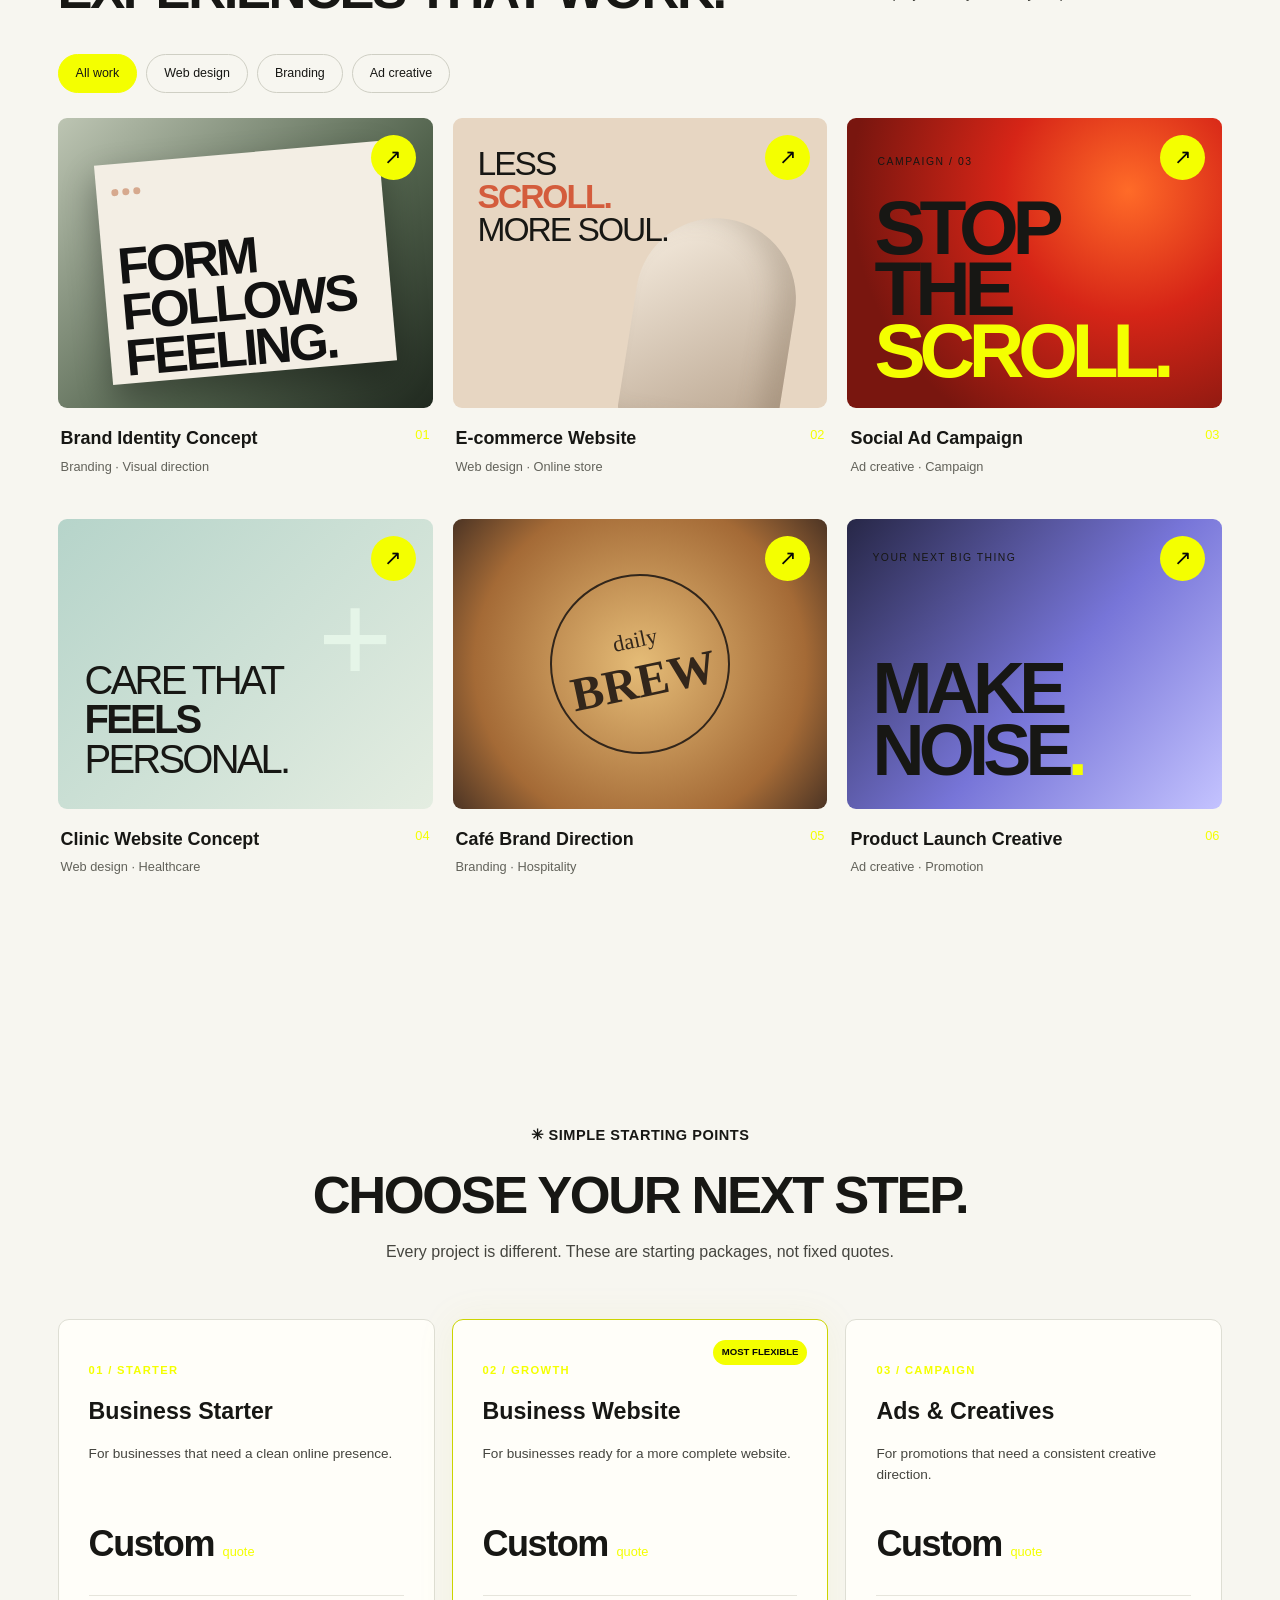
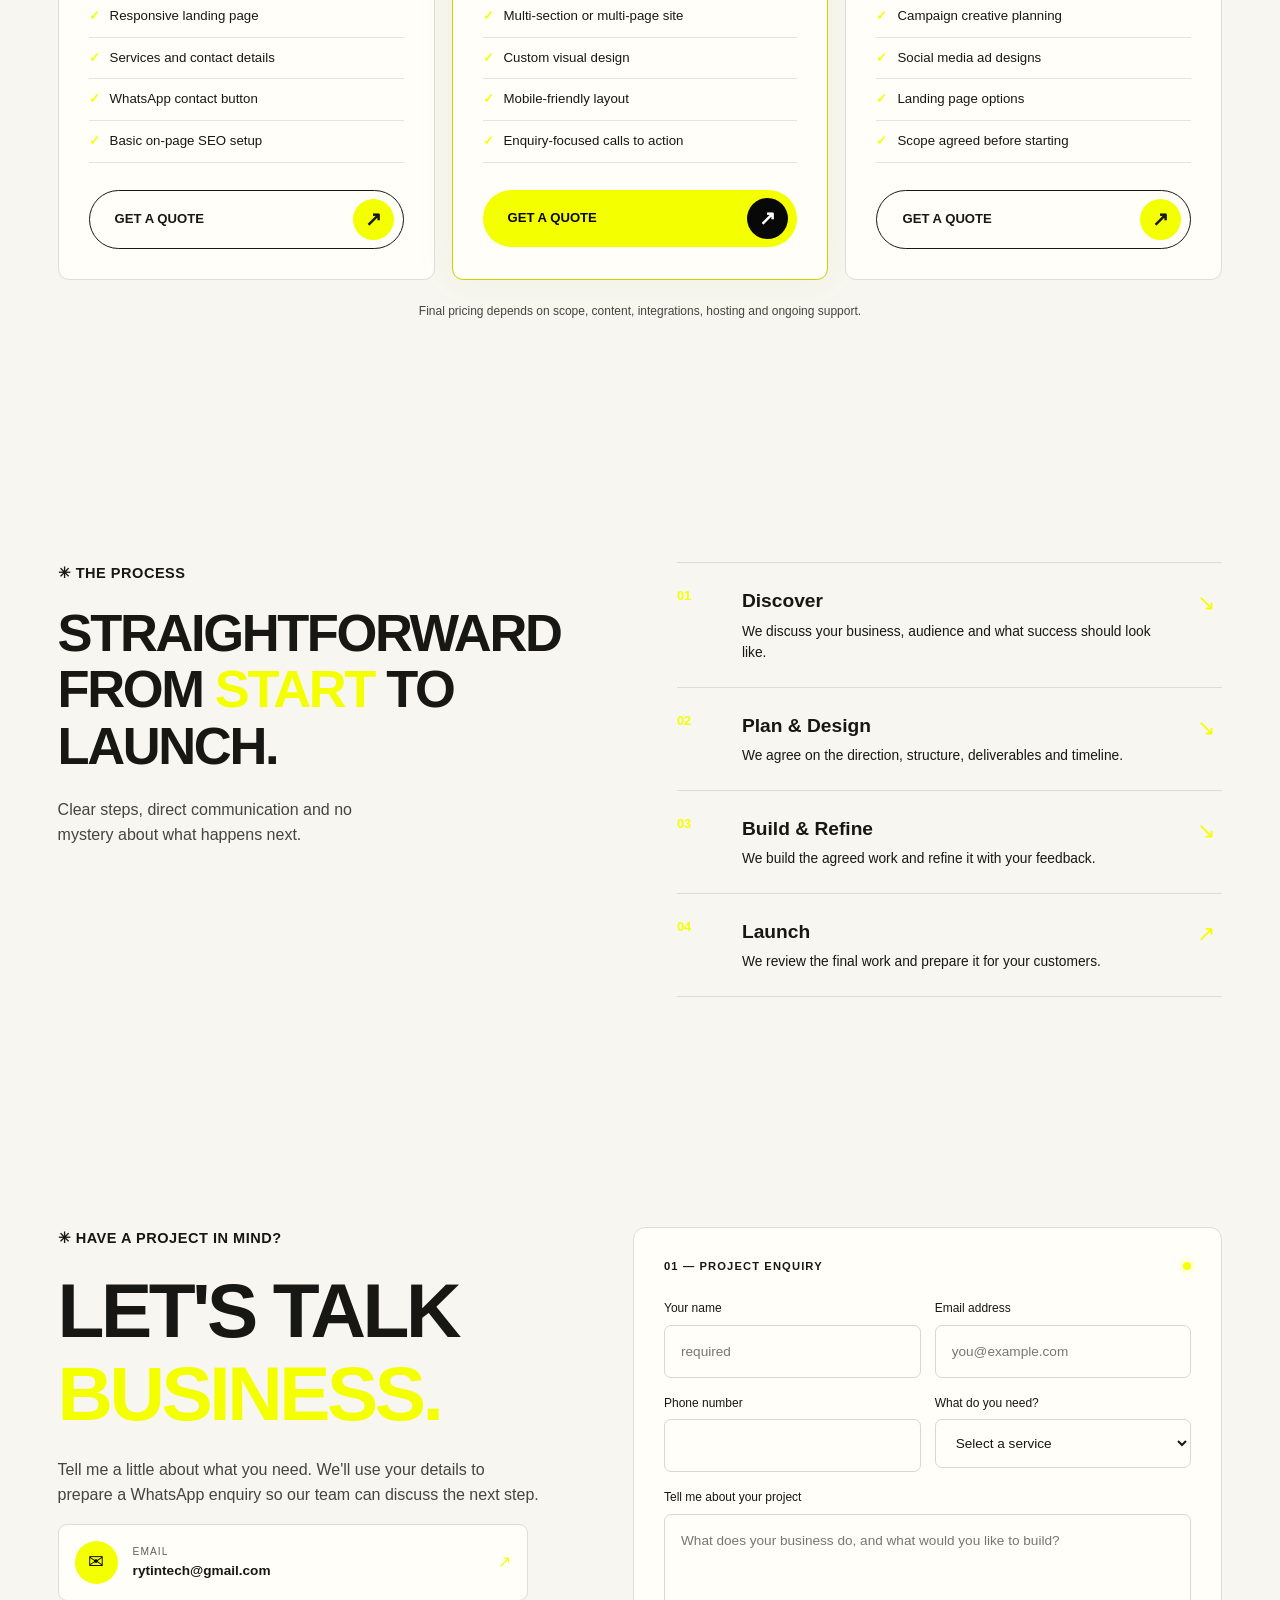
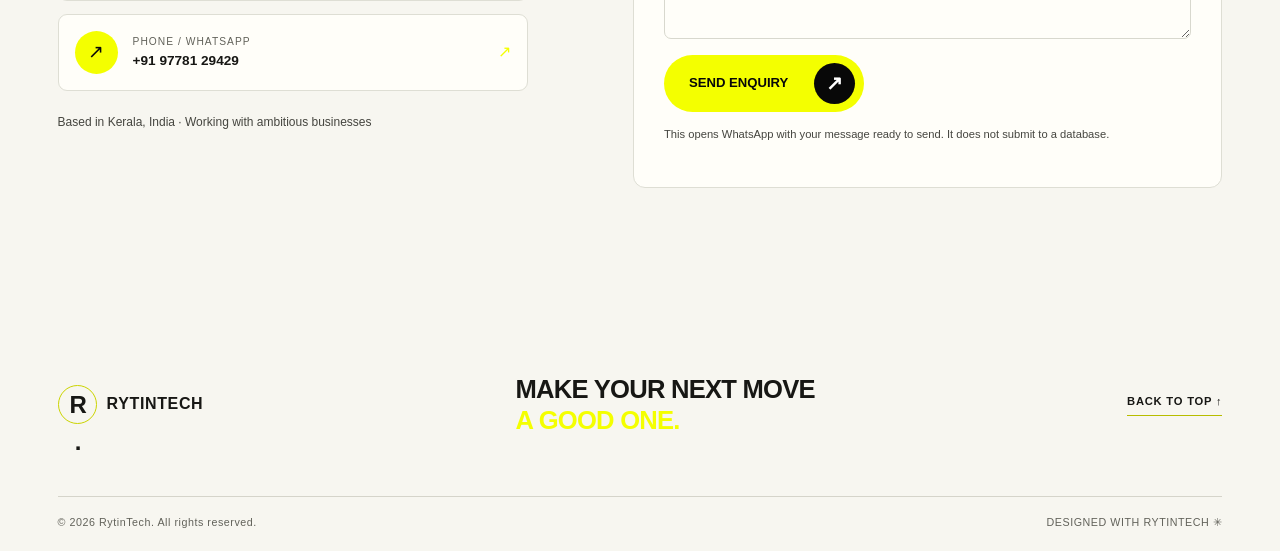
==== commit 91732974: "Refactor contact form fields in index.html Updated contact form fields for better clarity and remove" ====
--- a/index.html
+++ b/index.html
@@ -157,14 +157,14 @@
       <a class="contact-detail" href="tel:+919778129429"><span>↗</span><div><small>PHONE / WHATSAPP</small><b>+91 97781 29429</b></div><i>↗</i></a>
       <p class="contact-location">Based in Kerala, India · Working with ambitious businesses</p></div>
       <form class="contact-form reveal" id="contactForm"><div class="form-heading"><span>01 — PROJECT ENQUIRY</span><span class="live-dot"></span></div>
-        <div class="form-row"><label>Your name<input type="text" id="name" name="name" placeholder="e.g. Arun Thomas" required></label><label>Email address<input type="email" id="email" name="email" placeholder="you@example.com" required></label></div>
-        <div class="form-row"><label>Phone number<input type="tel" id="phone" name="phone" placeholder="+91 ..." ></label><label>What do you need?<select id="service" name="service" required><option value="">Select a service</option><option>Website Design</option><option>Digital Advertising</option><option>Branding & Creatives</option><option>Landing Page</option><option>Something else</option></select></label></div>
+        <div class="form-row"><label>Your name<input type="text" id="name" name="name" placeholder= required></label><label>Email address<input type="email" id="email" name="email" placeholder="you@example.com" required></label></div>
+        <div class="form-row"><label>Phone number<input type="tel" id="phone" name="phone" placeholder= ></label><label>What do you need?<select id="service" name="service" required><option value="">Select a service</option><option>Website Design</option><option>Digital Advertising</option><option>Branding & Creatives</option><option>Landing Page</option><option>Something else</option></select></label></div>
         <label>Tell me about your project<textarea id="message" name="message" rows="4" placeholder="What does your business do, and what would you like to build?" required></textarea></label>
         <button class="pill-button submit-button" type="submit">SEND ENQUIRY <span class="arrow">↗</span></button><p class="form-note">This opens WhatsApp with your message ready to send. It does not submit to a database.</p><p class="form-status" id="formStatus" aria-live="polite"></p>
       </form></div></section>
   </main>
 
-  <footer class="footer"><div class="section-wrap footer-main"><a class="brand" href="#home"><span class="brand-mark">R<span>.</span></span><span>RYTIN<b>TECH</b></span></a><p>MAKE YOUR NEXT MOVE<br><span class="accent">A GOOD ONE.</span></p><a class="back-top" href="#home">BACK TO TOP ↑</a></div><div class="section-wrap footer-bottom"><span>© <span id="year"></span> RytinTech. All rights reserved.</span><span>DESIGNED WITH INTENTION ✳</span></div></footer>
+  <footer class="footer"><div class="section-wrap footer-main"><a class="brand" href="#home"><span class="brand-mark">R<span>.</span></span><span>RYTIN<b>TECH</b></span></a><p>MAKE YOUR NEXT MOVE<br><span class="accent">A GOOD ONE.</span></p><a class="back-top" href="#home">BACK TO TOP ↑</a></div><div class="section-wrap footer-bottom"><span>© <span id="year"></span> RytinTech. All rights reserved.</span><span>DESIGNED WITH RYTINTECH ✳</span></div></footer>
   <script src="script.js"></script>
 </body>
 </html>
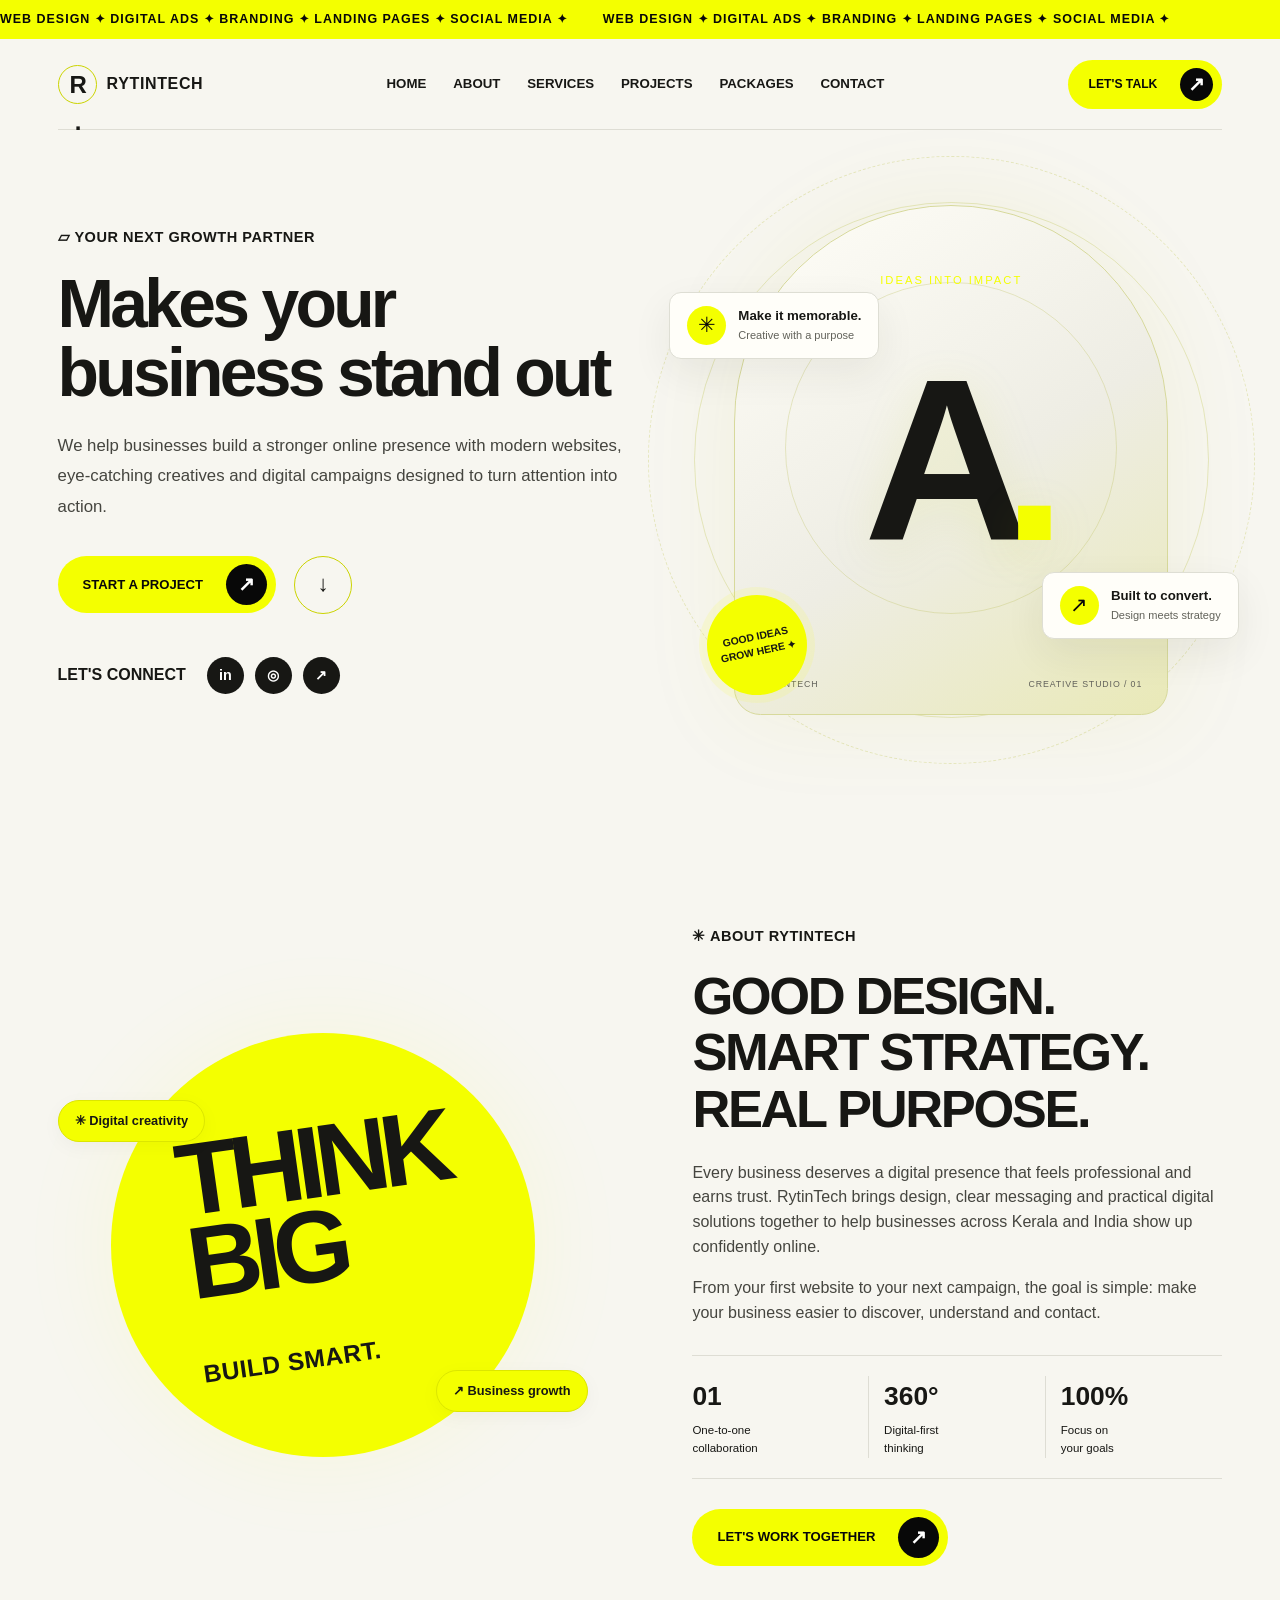
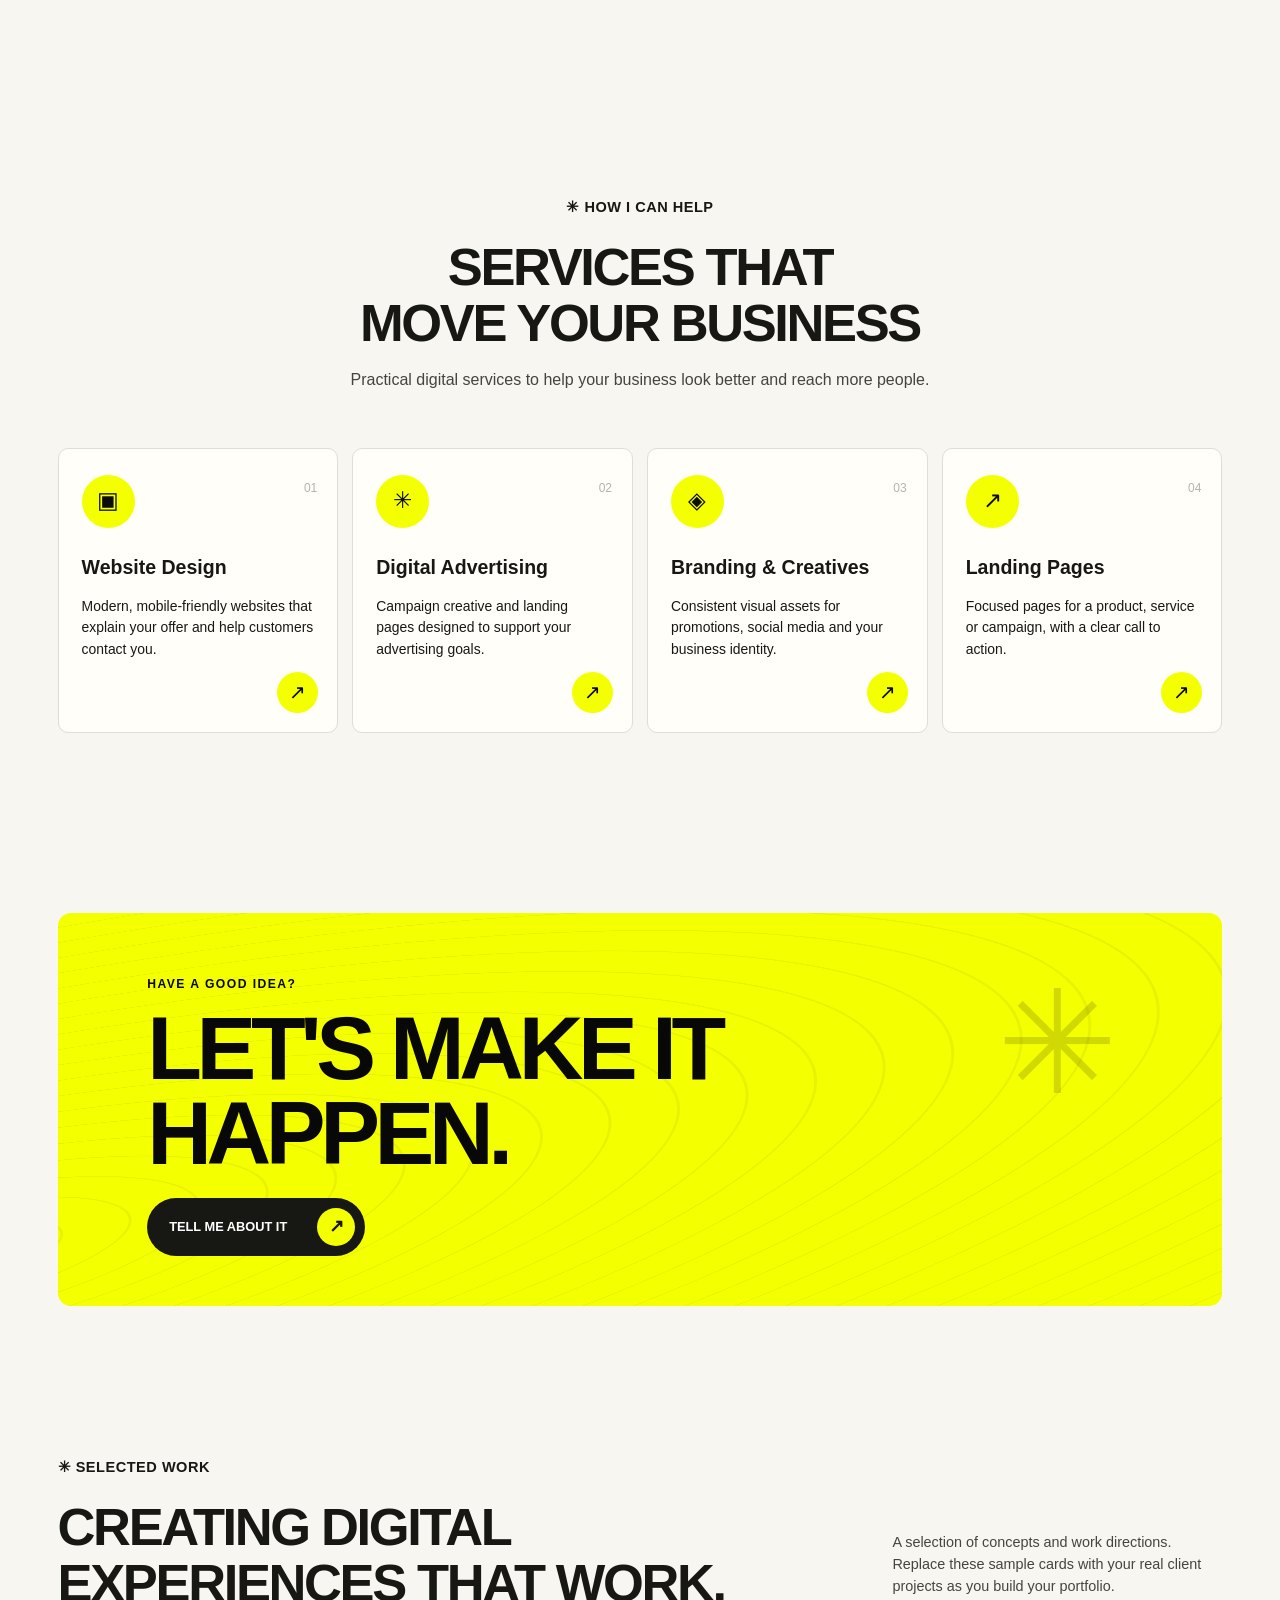
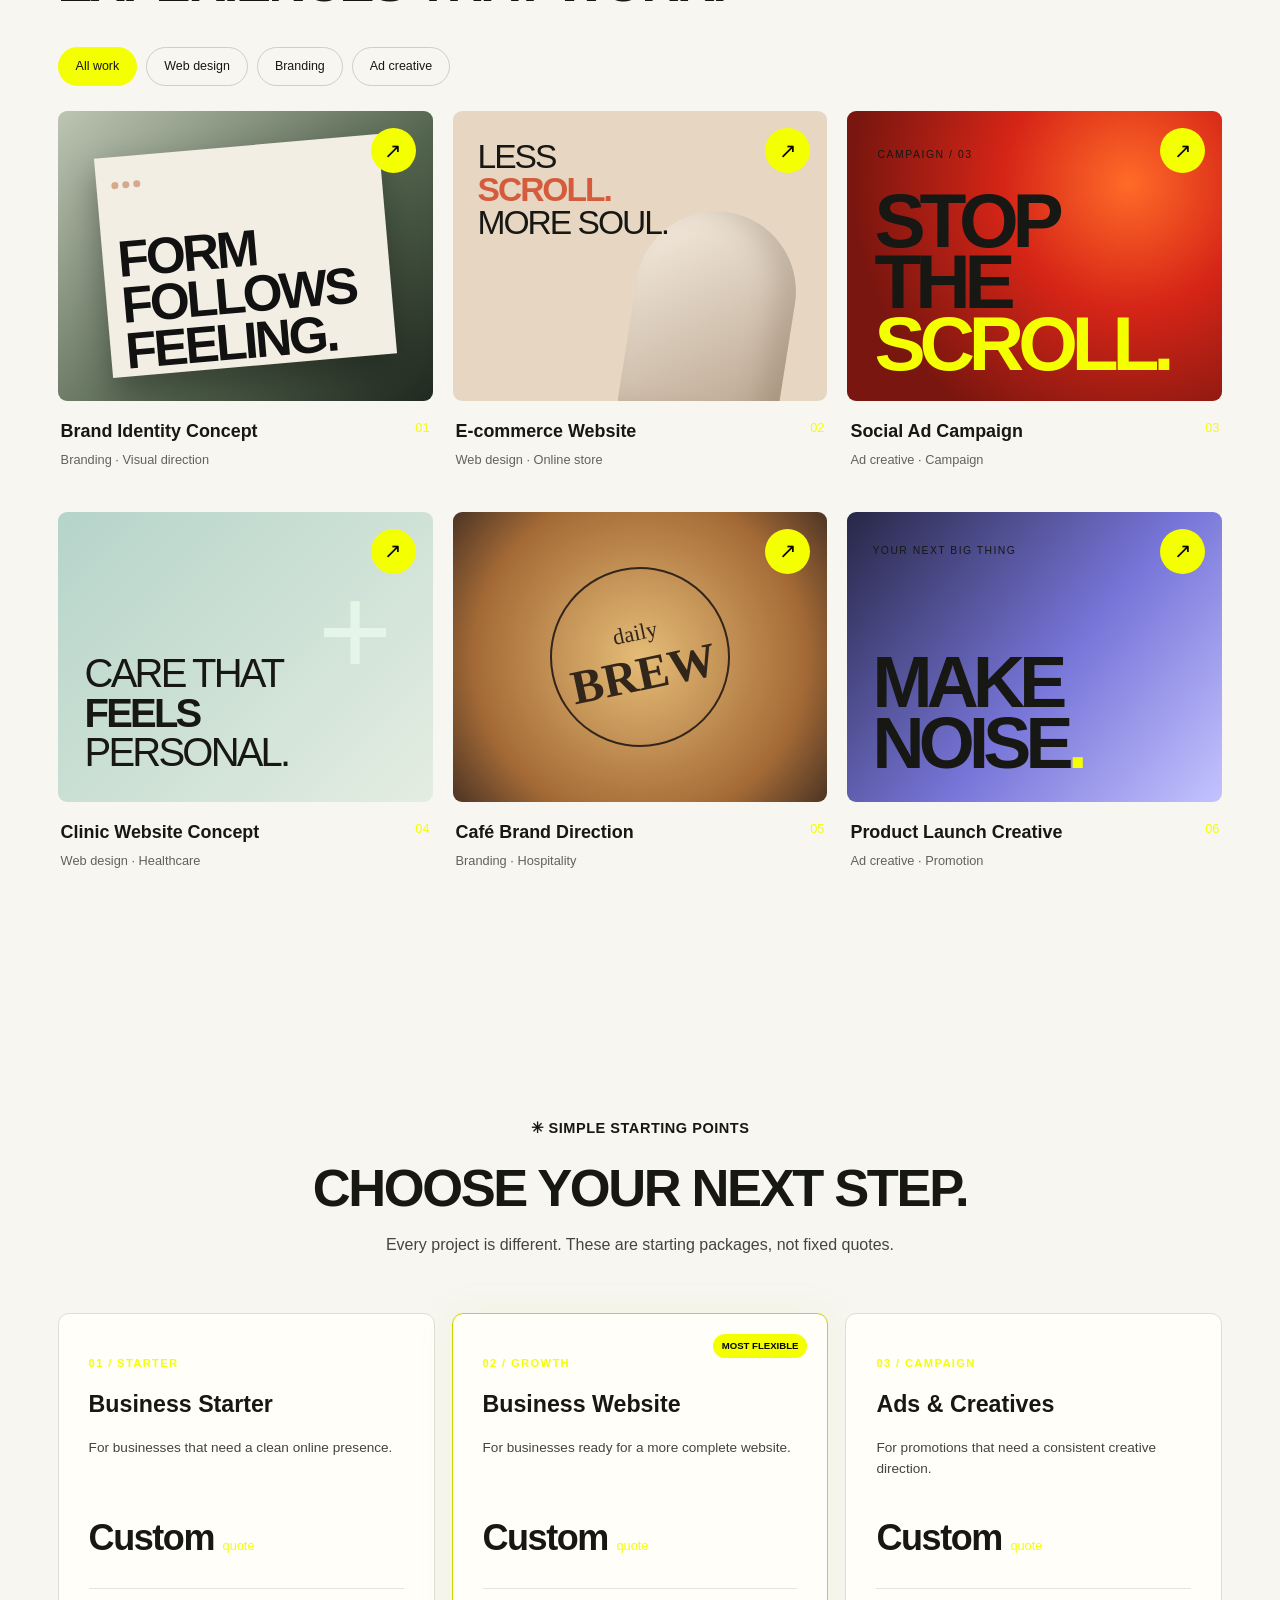
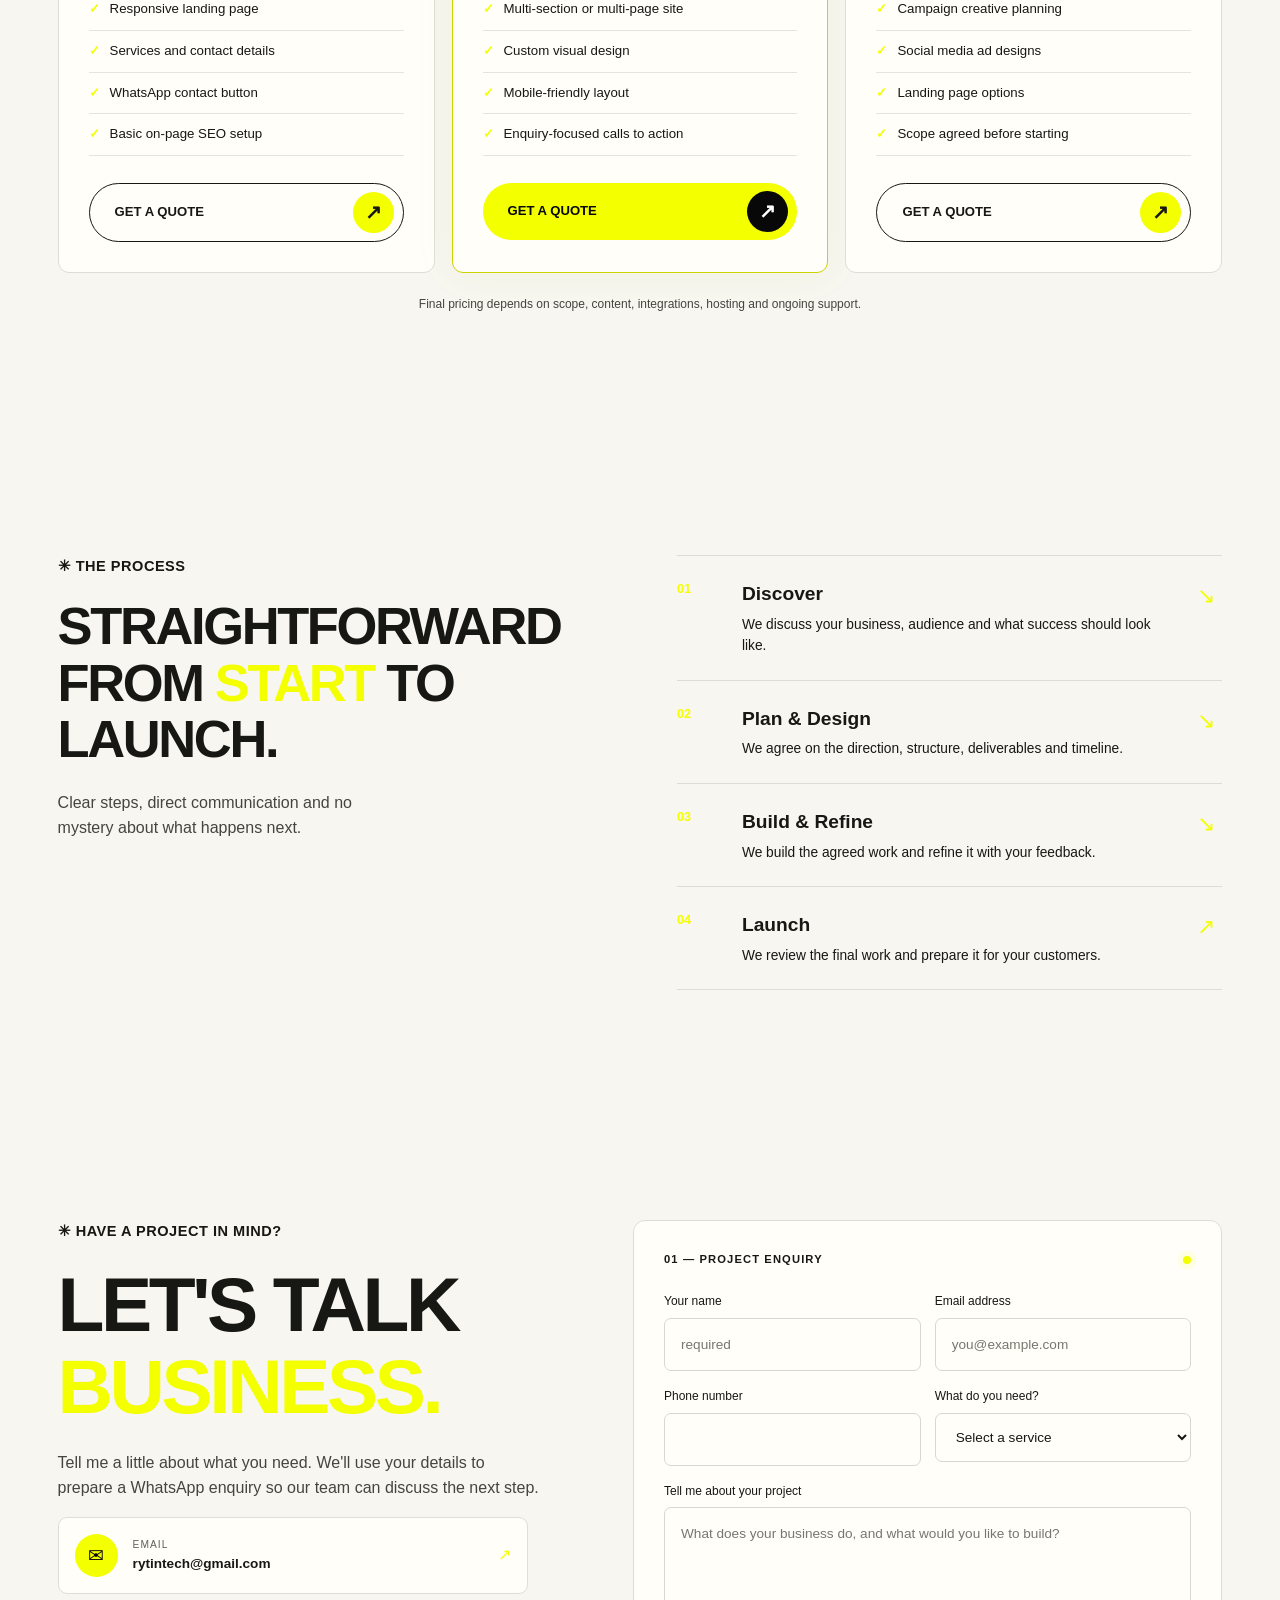
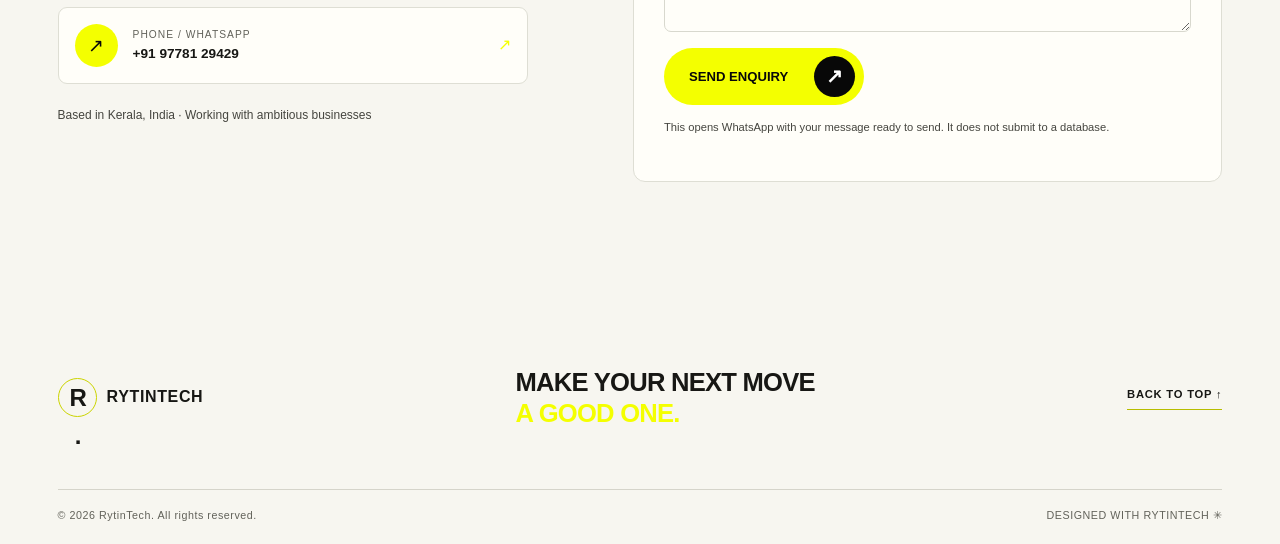
==== commit 77cd85d6: "Remove 'Creative that' from hero heading" ====
--- a/index.html
+++ b/index.html
@@ -82,7 +82,7 @@
     <section class="hero section-wrap" id="home">
       <div class="hero-copy reveal">
         <p class="eyebrow"><span class="stack-icon">▱</span> YOUR NEXT GROWTH PARTNER</p>
-        <h1>Creative that<br>makes your business stand out  </h1>
+        <h1> Makes your business stand out  </h1>
         <p class="hero-description">We help businesses build a stronger online presence with modern websites, eye-catching creatives and digital campaigns designed to turn attention into action.</p>
         <div class="hero-actions"><a class="pill-button" href="#contact">START A PROJECT <span class="arrow">↗</span></a><a class="round-play" href="#projects" aria-label="Explore projects">↓</a></div>
         <div class="social-row"><span>LET'S CONNECT</span><a href="#contact" aria-label="Contact">in</a><a href="#contact" aria-label="Instagram">◎</a><a href="#contact" aria-label="WhatsApp">↗</a></div>
